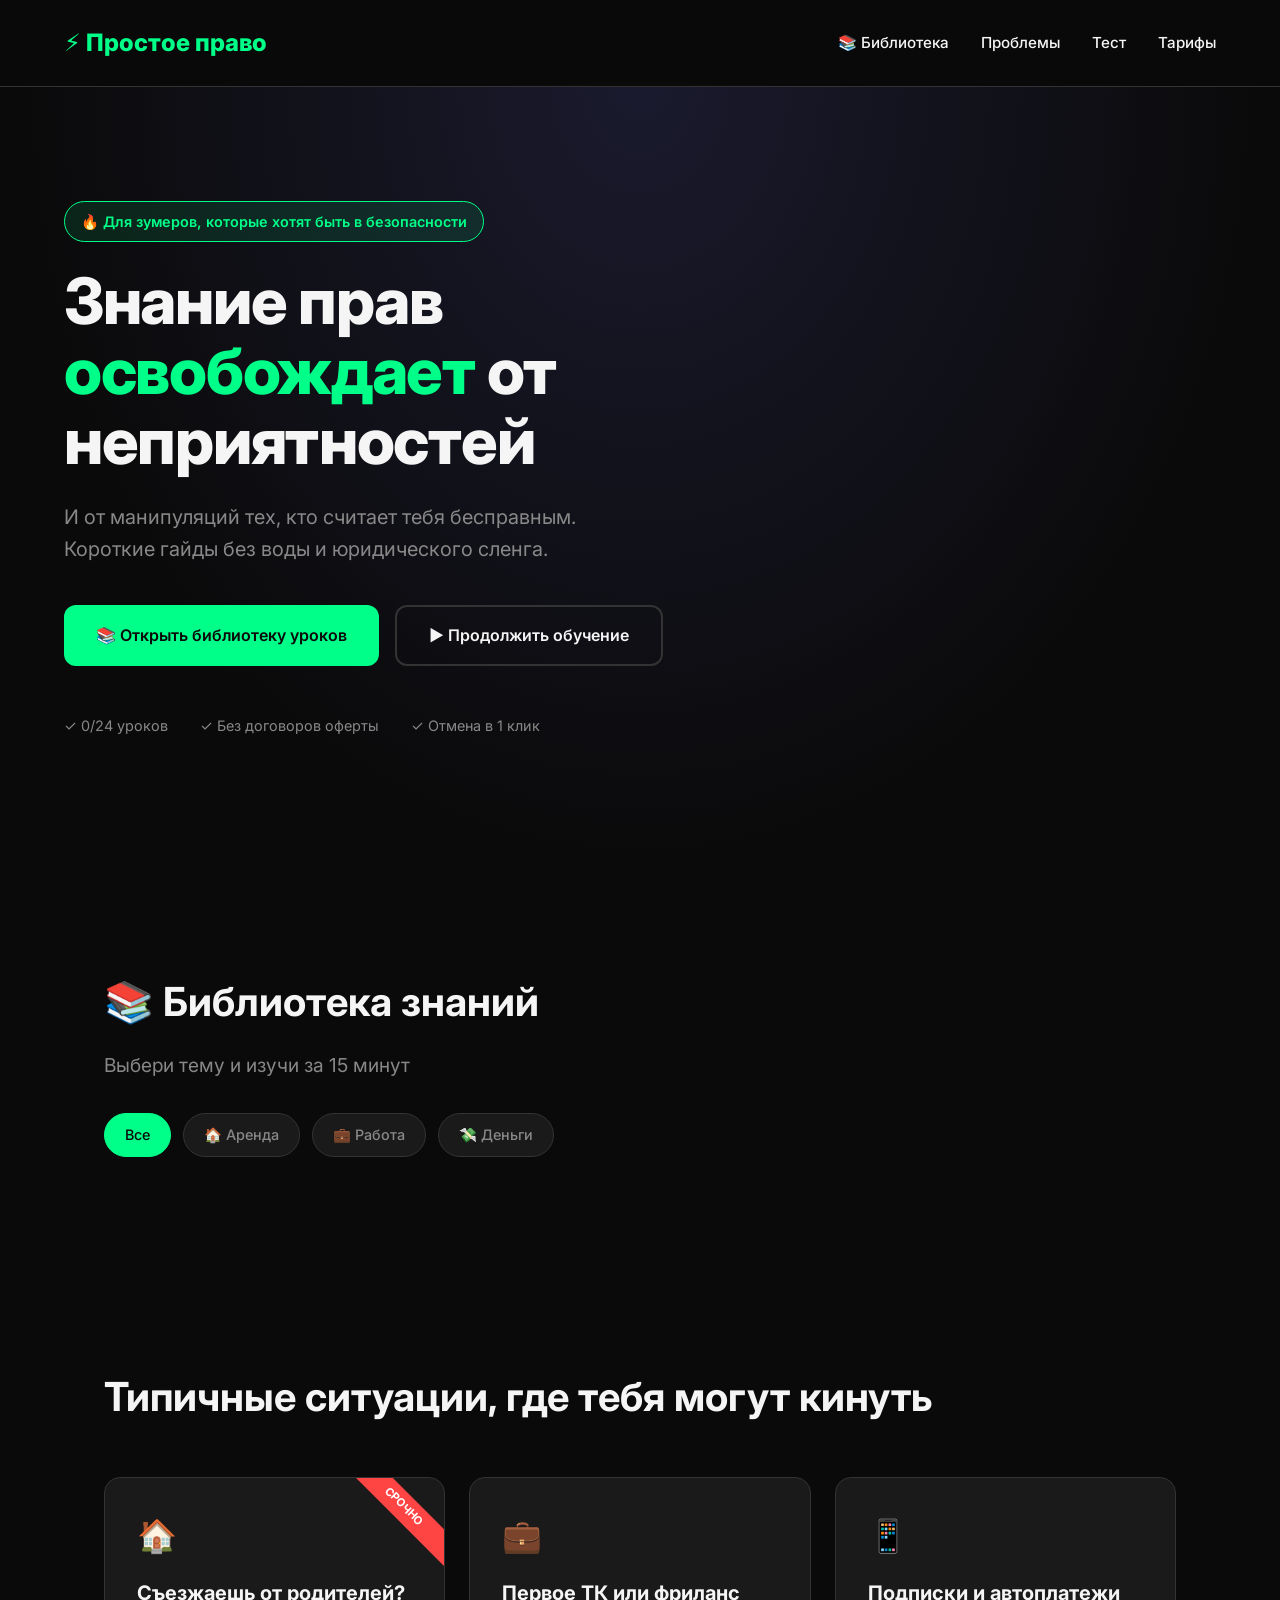
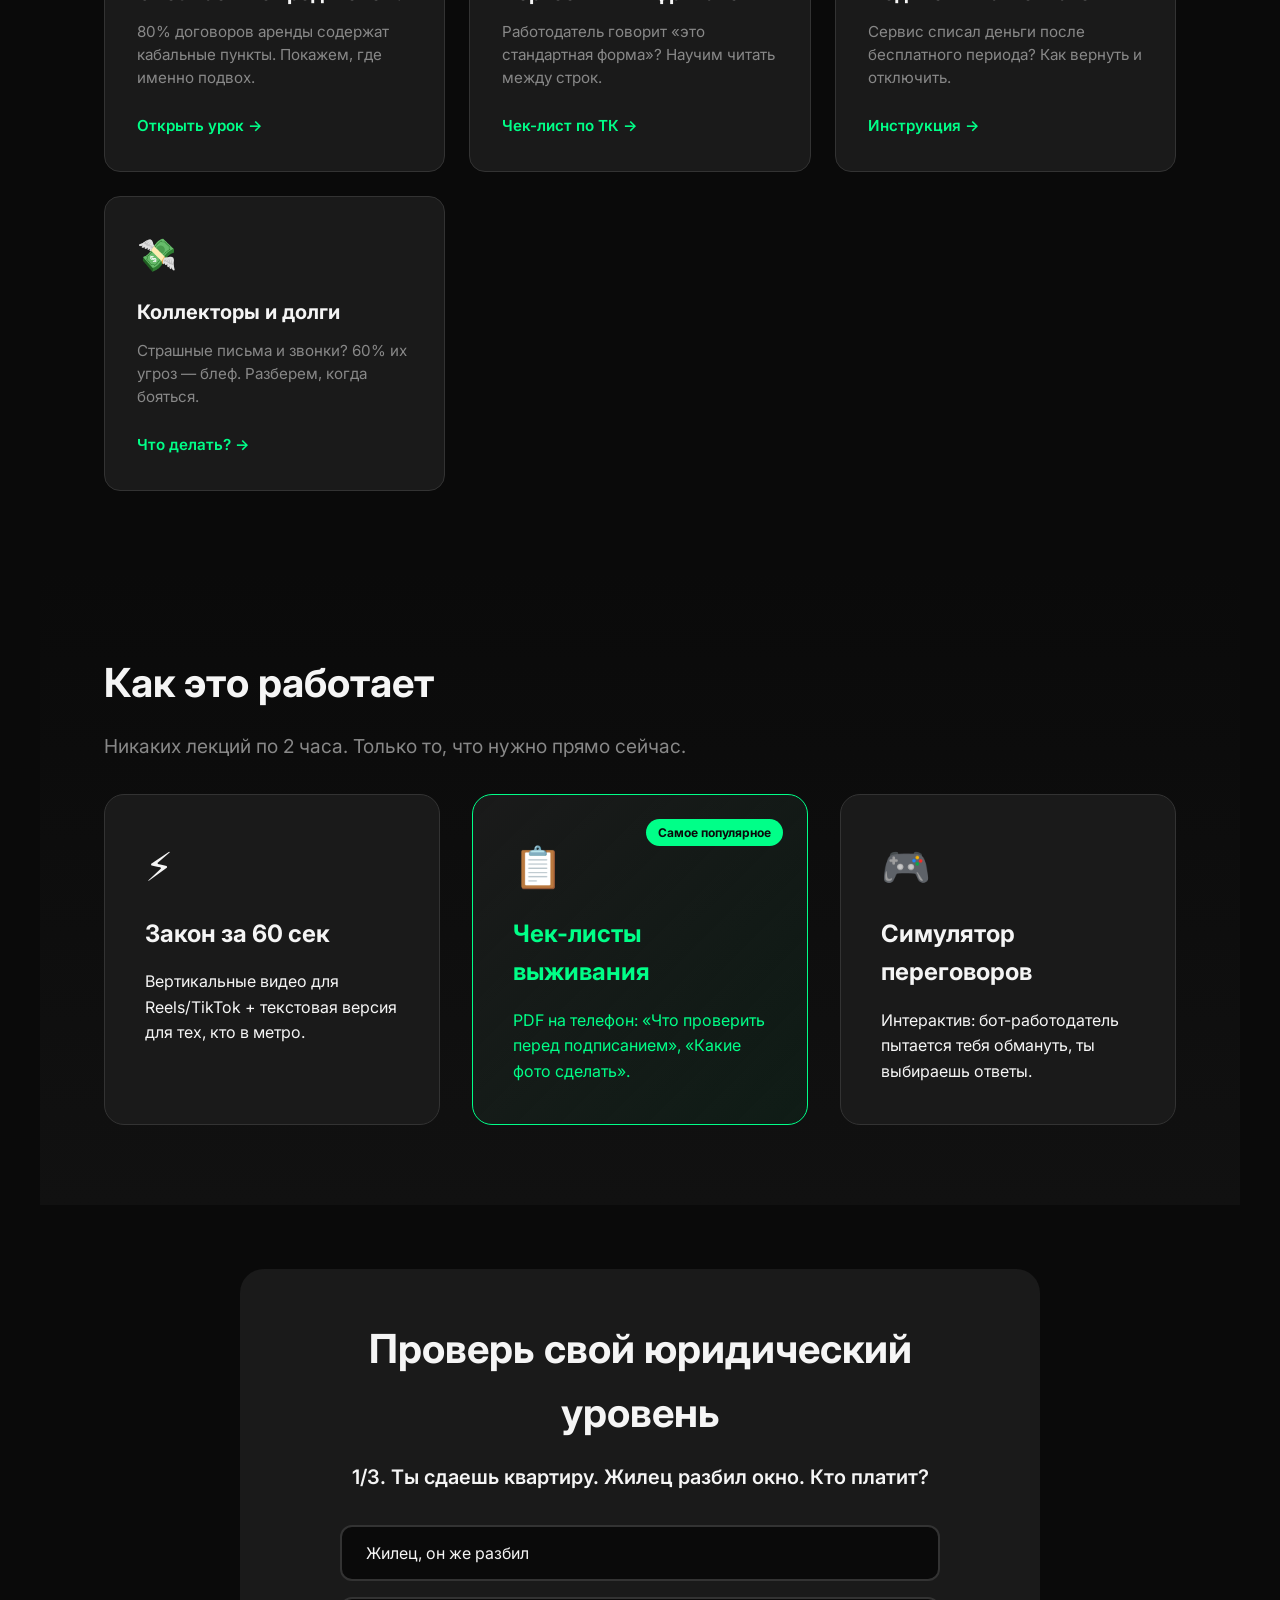
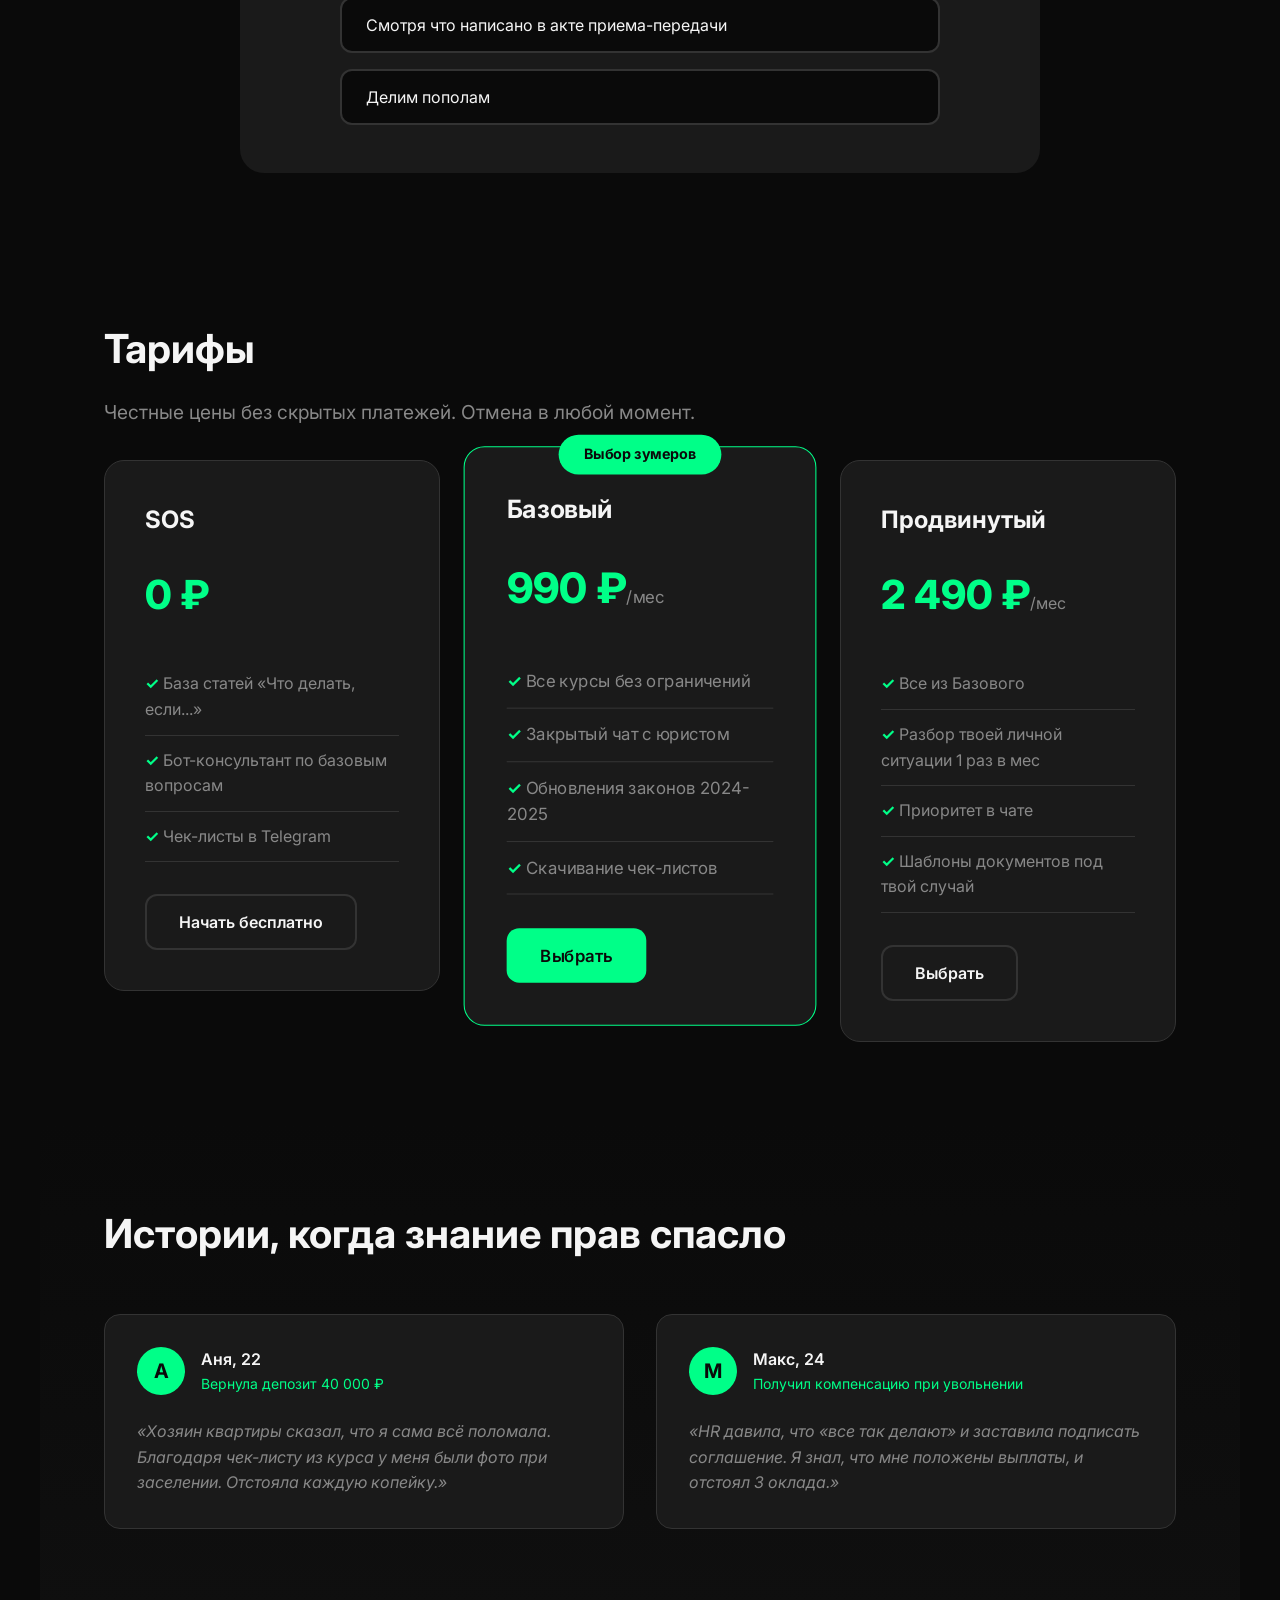
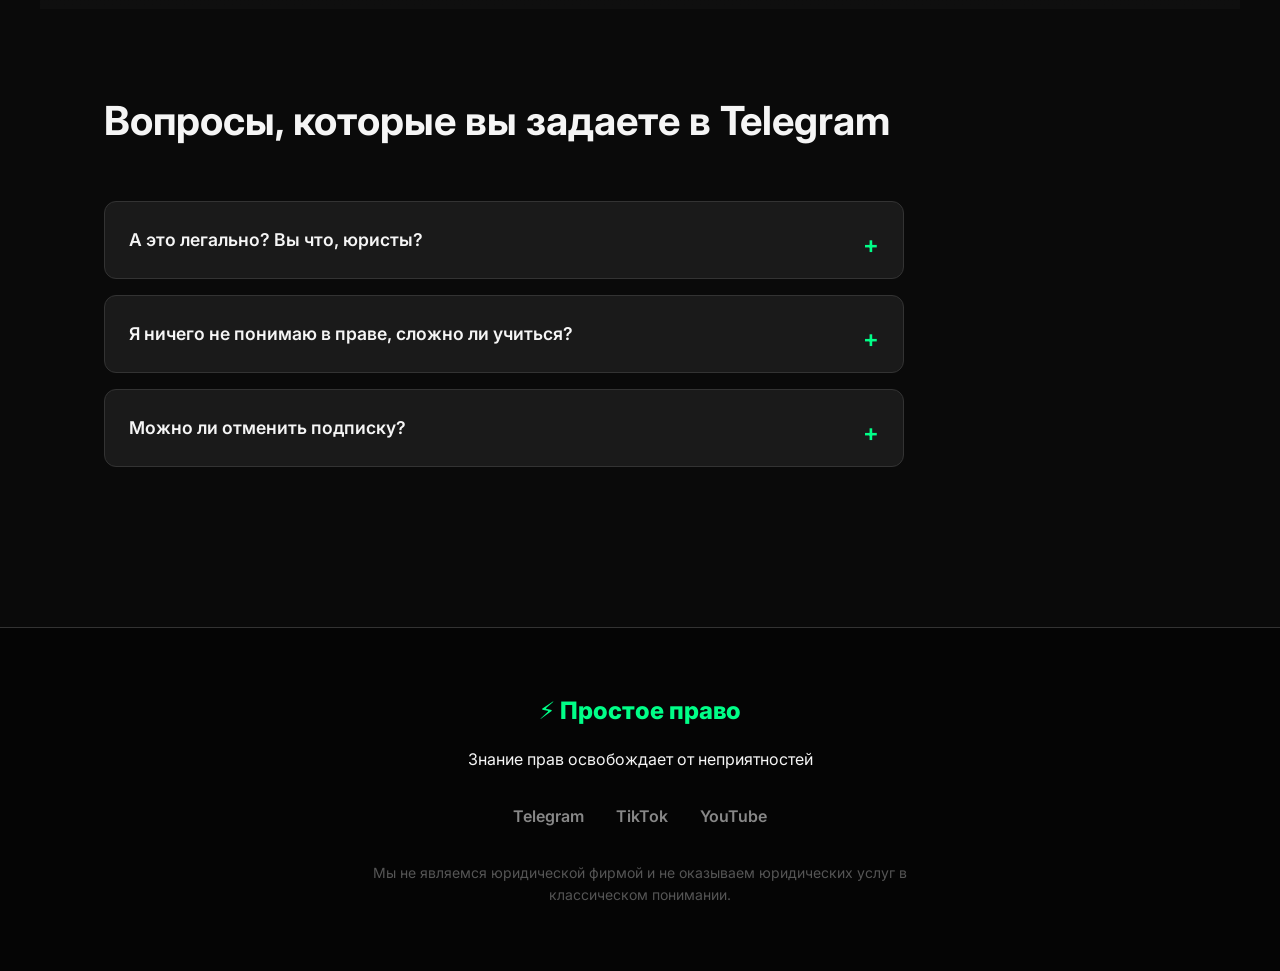
==== index.html @ 7058bc6f "first commit" ====
<!DOCTYPE html>
<html lang="ru">
<head>
    <meta charset="utf-8">
    <meta name="viewport" content="width=device-width, initial-scale=1.0, maximum-scale=1.0, user-scalable=no">
    <title>Простое право — Знание прав освобождает от неприятностей</title>
    <link rel="preconnect" href="https://fonts.googleapis.com">
    <link rel="preconnect" href="https://fonts.gstatic.com" crossorigin>
    <link href="https://fonts.googleapis.com/css2?family=Inter:wght@400;500;600;700;800&display=swap" rel="stylesheet">
    <link rel="stylesheet" href="style.css">
    <script src="https://telegram.org/js/telegram-web-app.js"></script>
    <script>
        // Инициализация TWA
        const tg = window.Telegram.WebApp;
        tg.ready();
        tg.expand();
        tg.setHeaderColor('#0a0a0a');
        tg.setBackgroundColor('#0a0a0a');
    </script>
</head>

<body>
    <!-- Навигация -->
    <nav class="navbar">
        <div class="logo" onclick="showPage('home')">⚡️ Простое право</div>
        <ul class="nav-links">
            <li><a href="#library" onclick="showPage('library'); return false;">📚 Библиотека</a></li>
            <li><a href="#problems">Проблемы</a></li>
            <li><a href="#test">Тест</a></li>
            <li><a href="#pricing">Тарифы</a></li>
        </ul>
        <button class="mobile-menu-btn" onclick="toggleMobileMenu()">☰</button>
    </nav>

    <!-- ГЛАВНАЯ СТРАНИЦА -->
    <div id="page-home">
        <!-- Hero Section -->
        <header class="hero">
            <div class="hero-content">
                <div class="badge">🔥 Для зумеров, которые хотят быть в безопасности</div>
                <h1>Знание прав <span class="highlight">освобождает</span> от неприятностей</h1>
                <p class="subtitle">И от манипуляций тех, кто считает тебя бесправным. Короткие гайды без воды и юридического сленга.</p>
                
                <div class="hero-buttons">
                    <a href="#library" class="btn btn-primary" onclick="showPage('library'); return false;">📚 Открыть библиотеку уроков</a>
                    <a href="#continue" class="btn btn-secondary" onclick="continueLearning(); return false;">▶️ Продолжить обучение</a>
                </div>

                <div class="trust-badges">
                    <span>✓ <span id="completed-counter">0</span>/24 уроков</span>
                    <span>✓ Без договоров оферты</span>
                    <span>✓ Отмена в 1 клик</span>
                </div>
            </div>
        </header>

        <!-- Библиотека (новая секция в стиле проблем) -->
        <section id="library" class="problems">
            <h2>📚 Библиотека знаний</h2>
            <p class="section-subtitle">Выбери тему и изучи за 15 минут</p>
            
            <div class="category-chips">
                <button class="chip active" onclick="filterLibrary('all')">Все</button>
                <button class="chip" onclick="filterLibrary('rent')">🏠 Аренда</button>
                <button class="chip" onclick="filterLibrary('work')">💼 Работа</button>
                <button class="chip" onclick="filterLibrary('money')">💸 Деньги</button>
            </div>

            <div class="problem-grid" id="library-grid">
                <!-- JS заполнит -->
            </div>
        </section>

        <!-- Блок боли (Проблемы) -->
        <section id="problems" class="problems">
            <h2>Типичные ситуации, где тебя могут кинуть</h2>
            <div class="problem-grid">
                <div class="problem-card urgent" onclick="openLesson(1)">
                    <span class="icon">🏠</span>
                    <h3>Съезжаешь от родителей?</h3>
                    <p>80% договоров аренды содержат кабальные пункты. Покажем, где именно подвох.</p>
                    <span class="link-arrow">Открыть урок →</span>
                </div>
                
                <div class="problem-card" onclick="openLesson(2)">
                    <span class="icon">💼</span>
                    <h3>Первое ТК или фриланс</h3>
                    <p>Работодатель говорит «это стандартная форма»? Научим читать между строк.</p>
                    <span class="link-arrow">Чек-лист по ТК →</span>
                </div>
                
                <div class="problem-card" onclick="openLesson(3)">
                    <span class="icon">📱</span>
                    <h3>Подписки и автоплатежи</h3>
                    <p>Сервис списал деньги после бесплатного периода? Как вернуть и отключить.</p>
                    <span class="link-arrow">Инструкция →</span>
                </div>
                
                <div class="problem-card" onclick="openLesson(4)">
                    <span class="icon">💸</span>
                    <h3>Коллекторы и долги</h3>
                    <p>Страшные письма и звонки? 60% их угроз — блеф. Разберем, когда бояться.</p>
                    <span class="link-arrow">Что делать? →</span>
                </div>
            </div>
        </section>

        <!-- Форматы обучения -->
        <section id="formats" class="formats">
            <h2>Как это работает</h2>
            <p class="section-subtitle">Никаких лекций по 2 часа. Только то, что нужно прямо сейчас.</p>
            
            <div class="format-grid">
                <div class="format-card">
                    <div class="format-icon">⚡️</div>
                    <h3>Закон за 60 сек</h3>
                    <p>Вертикальные видео для Reels/TikTok + текстовая версия для тех, кто в метро.</p>
                </div>
                
                <div class="format-card highlight">
                    <div class="format-icon">📋</div>
                    <h3>Чек-листы выживания</h3>
                    <p>PDF на телефон: «Что проверить перед подписанием», «Какие фото сделать».</p>
                    <span class="tag">Самое популярное</span>
                </div>
                
                <div class="format-card">
                    <div class="format-icon">🎮</div>
                    <h3>Симулятор переговоров</h3>
                    <p>Интерактив: бот-работодатель пытается тебя обмануть, ты выбираешь ответы.</p>
                </div>
            </div>
        </section>

        <!-- Интерактивный тест -->
        <section id="test" class="quiz-section">
            <div class="quiz-container">
                <h2>Проверь свой юридический уровень</h2>
                <div id="quiz">
                    <div class="quiz-question active" data-question="1">
                        <p class="question-text">1/3. Ты сдаешь квартиру. Жилец разбил окно. Кто платит?</p>
                        <div class="quiz-options">
                            <button class="quiz-btn" onclick="answer(1, false)">Жилец, он же разбил</button>
                            <button class="quiz-btn" onclick="answer(1, true)">Смотря что написано в акте приема-передачи</button>
                            <button class="quiz-btn" onclick="answer(1, false)">Делим пополам</button>
                        </div>
                    </div>
                    
                    <div class="quiz-question" data-question="2">
                        <p class="question-text">2/3. Тебя уволили «по соглашению сторон» без выплат. Твои действия?</p>
                        <div class="quiz-options">
                            <button class="quiz-btn" onclick="answer(2, false)">Подписать, чтобы не конфликтовать</button>
                            <button class="quiz-btn" onclick="answer(2, true)">Требовать компенсацию или отказаться</button>
                            <button class="quiz-btn" onclick="answer(2, false)">Написать гневный пост в Twitter</button>
                        </div>
                    </div>
                    
                    <div class="quiz-question" data-question="3">
                        <p class="question-text">3/3. Пришло письмо от коллекторов по чужому долгу. Что делать?</p>
                        <div class="quiz-options">
                            <button class="quiz-btn" onclick="answer(3, false)">Игнорировать — раз не мой долг</button>
                            <button class="quiz-btn" onclick="answer(3, false)">Заплатить, чтобы отстали</button>
                            <button class="quiz-btn" onclick="answer(3, true)">Направить заявление о прекращении обработки данных</button>
                        </div>
                    </div>
                    
                    <div class="quiz-result" id="quiz-result">
                        <h3 id="result-title"></h3>
                        <p id="result-text"></p>
                        <a href="#library" class="btn btn-primary" onclick="showPage('library')">Начать учиться</a>
                    </div>
                </div>
            </div>
        </section>

        <!-- Тарифы -->
        <section id="pricing" class="pricing">
            <h2>Тарифы</h2>
            <p class="section-subtitle">Честные цены без скрытых платежей. Отмена в любой момент.</p>
            
            <div class="pricing-grid">
                <div class="pricing-card">
                    <h3>SOS</h3>
                    <div class="price">0 ₽</div>
                    <ul>
                        <li>База статей «Что делать, если...»</li>
                        <li>Бот-консультант по базовым вопросам</li>
                        <li>Чек-листы в Telegram</li>
                    </ul>
                    <button class="btn btn-outline" onclick="showPage('library')">Начать бесплатно</button>
                </div>
                
                <div class="pricing-card popular">
                    <div class="badge-popular">Выбор зумеров</div>
                    <h3>Базовый</h3>
                    <div class="price">990 ₽<span>/мес</span></div>
                    <ul>
                        <li>Все курсы без ограничений</li>
                        <li>Закрытый чат с юристом</li>
                        <li>Обновления законов 2024-2025</li>
                        <li>Скачивание чек-листов</li>
                    </ul>
                    <button class="btn btn-primary" onclick="tg.MainButton.show(); tg.MainButton.setText('Оплатить 990₽');">Выбрать</button>
                </div>
                
                <div class="pricing-card">
                    <h3>Продвинутый</h3>
                    <div class="price">2 490 ₽<span>/мес</span></div>
                    <ul>
                        <li>Все из Базового</li>
                        <li>Разбор твоей личной ситуации 1 раз в мес</li>
                        <li>Приоритет в чате</li>
                        <li>Шаблоны документов под твой случай</li>
                    </ul>
                    <button class="btn btn-outline">Выбрать</button>
                </div>
            </div>
        </section>

        <!-- Отзывы -->
        <section class="testimonials">
            <h2>Истории, когда знание прав спасло</h2>
            <div class="testimonial-grid">
                <div class="testimonial">
                    <div class="testimonial-header">
                        <div class="avatar">А</div>
                        <div>
                            <div class="name">Аня, 22</div>
                            <div class="meta">Вернула депозит 40 000 ₽</div>
                        </div>
                    </div>
                    <p>«Хозяин квартиры сказал, что я сама всё поломала. Благодаря чек-листу из курса у меня были фото при заселении. Отстояла каждую копейку.»</p>
                </div>
                
                <div class="testimonial">
                    <div class="testimonial-header">
                        <div class="avatar">М</div>
                        <div>
                            <div class="name">Макс, 24</div>
                            <div class="meta">Получил компенсацию при увольнении</div>
                        </div>
                    </div>
                    <p>«HR давила, что «все так делают» и заставила подписать соглашение. Я знал, что мне положены выплаты, и отстоял 3 оклада.»</p>
                </div>
            </div>
        </section>

        <!-- FAQ -->
        <section class="faq">
            <h2>Вопросы, которые вы задаете в Telegram</h2>
            <div class="faq-list">
                <details>
                    <summary>А это легально? Вы что, юристы?</summary>
                    <p>Мы не заменяем адвокатов в суде, но научим не платить за то, что не должен. Наша цель — дать тебе базовую правовую грамотность.</p>
                </details>
                <details>
                    <summary>Я ничего не понимаю в праве, сложно ли учиться?</summary>
                    <p>Именно для этого мы и есть. Мы объясняем на «человечьем» языке с мемами и примерами из TikTok.</p>
                </details>
                <details>
                    <summary>Можно ли отменить подписку?</summary>
                    <p>Да, в один клик в личном кабинете. Никаких звонков менеджерам.</p>
                </details>
            </div>
        </section>
    </div>

    <!-- СТРАНИЦА УРОКА (открывается поверх) -->
    <div id="page-lesson" class="page-overlay">
        <div class="lesson-container">
            <button class="back-btn" onclick="closeLesson()">← Назад к библиотеке</button>
            
            <div class="lesson-header">
                <span class="lesson-category" id="lesson-cat">🏠 Аренда</span>
                <button class="favorite-btn" id="fav-btn" onclick="toggleFavorite()">☆</button>
            </div>
            
            <h1 id="lesson-title">Название урока</h1>
            
            <div class="lesson-meta-bar">
                <span id="lesson-type">📄 Статья</span>
                <span id="lesson-time">⏱ 5 мин</span>
                <span class="completed-badge" id="lesson-completed" style="display: none;">✓ Пройдено</span>
            </div>

            <div class="lesson-content-box" id="lesson-content">
                <!-- Контент -->
            </div>

            <div class="lesson-actions">
                <button class="btn btn-outline" onclick="prevLesson()">← Предыдущий</button>
                <button class="btn btn-primary" id="mark-complete-btn" onclick="markComplete()">
                    ✓ Я всё понял
                </button>
                <button class="btn btn-outline" onclick="nextLesson()">Следующий →</button>
            </div>
        </div>
    </div>

    <!-- Футер -->
    <footer>
        <div class="footer-content">
            <div class="footer-logo">⚡️ Простое право</div>
            <p>Знание прав освобождает от неприятностей</p>
            <div class="social-links">
                <a href="#" onclick="tg.openTelegramLink('https://t.me/prostoepravo')">Telegram</a>
                <a href="#">TikTok</a>
                <a href="#">YouTube</a>
            </div>
            <p class="disclaimer">Мы не являемся юридической фирмой и не оказываем юридических услуг в классическом понимании.</p>
        </div>
    </footer>

    <script src="script.js"></script>
</body>
</html>
---- style.css ----
/* style.css — Оригинальный стиль + дополнения для учебника */

:root {
    --bg: #0a0a0a;
    --text: #f5f5f5;
    --accent: #00ff88;
    --accent-hover: #00cc6a;
    --card-bg: #1a1a1a;
    --card-hover: #252525;
    --gray: #888;
    --border: #333;
}

* {
    margin: 0;
    padding: 0;
    box-sizing: border-box;
}

html {
    scroll-behavior: smooth;
}

body {
    font-family: "Inter", system-ui, -apple-system, sans-serif;
    background: var(--bg);
    color: var(--text);
    line-height: 1.6;
    overflow-x: hidden;
}

/* Навигация */
.navbar {
    display: flex;
    justify-content: space-between;
    align-items: center;
    padding: 1.5rem 5%;
    position: fixed;
    width: 100%;
    top: 0;
    z-index: 1000;
    background: rgba(10, 10, 10, 0.95);
    backdrop-filter: blur(10px);
    border-bottom: 1px solid var(--border);
}

.logo {
    font-weight: 800;
    font-size: 1.5rem;
    color: var(--accent);
    cursor: pointer;
}

.nav-links {
    display: flex;
    list-style: none;
    gap: 2rem;
}

.nav-links a {
    color: var(--text);
    text-decoration: none;
    font-weight: 500;
    transition: color 0.3s;
    font-size: 0.95rem;
}

.nav-links a:hover {
    color: var(--accent);
}

.mobile-menu-btn {
    display: none;
    background: none;
    border: none;
    color: var(--text);
    font-size: 1.5rem;
    cursor: pointer;
}

/* Hero Section */
.hero {
    margin-top: 80px;
    padding: 4rem 5% 6rem;
    min-height: 90vh;
    display: flex;
    align-items: center;
    background: radial-gradient(ellipse at top, #1a1a2e 0%, var(--bg) 70%);
}

.hero-content {
    max-width: 800px;
}

.badge {
    display: inline-block;
    padding: 0.5rem 1rem;
    background: rgba(0, 255, 136, 0.1);
    border: 1px solid var(--accent);
    color: var(--accent);
    border-radius: 50px;
    font-size: 0.9rem;
    margin-bottom: 1.5rem;
    font-weight: 600;
}

.hero h1 {
    font-size: clamp(2.5rem, 5vw, 4.5rem);
    margin-bottom: 1.5rem;
    line-height: 1.1;
    font-weight: 800;
    letter-spacing: -0.02em;
}

.highlight {
    color: var(--accent);
    position: relative;
    display: inline-block;
}

.highlight::after {
    content: '';
    position: absolute;
    bottom: 0;
    left: 0;
    width: 100%;
    height: 30%;
    background: rgba(0, 255, 136, 0.2);
    z-index: -1;
    transform: skewX(-10deg);
}

.subtitle {
    color: var(--gray);
    font-size: 1.25rem;
    margin-bottom: 2.5rem;
    max-width: 600px;
    line-height: 1.6;
}

.hero-buttons {
    display: flex;
    gap: 1rem;
    flex-wrap: wrap;
    margin-bottom: 3rem;
}

/* Кнопки */
.btn {
    padding: 1rem 2rem;
    border-radius: 12px;
    font-weight: 600;
    text-decoration: none;
    display: inline-flex;
    align-items: center;
    gap: 0.5rem;
    transition: all 0.3s;
    border: none;
    cursor: pointer;
    font-size: 1rem;
    font-family: inherit;
}

.btn-primary {
    background: var(--accent);
    color: var(--bg);
}

.btn-primary:hover {
    background: var(--accent-hover);
    transform: translateY(-2px);
    box-shadow: 0 10px 30px rgba(0, 255, 136, 0.3);
}

.btn-secondary {
    background: transparent;
    color: var(--text);
    border: 2px solid var(--border);
}

.btn-secondary:hover {
    border-color: var(--accent);
    color: var(--accent);
}

.btn-outline {
    background: transparent;
    border: 2px solid var(--border);
    color: var(--text);
}

.btn-outline:hover {
    border-color: var(--accent);
    color: var(--accent);
}

.trust-badges {
    display: flex;
    gap: 2rem;
    color: var(--gray);
    font-size: 0.9rem;
    flex-wrap: wrap;
}

/* Секции */
section {
    padding: 5rem 5%;
    max-width: 1200px;
    margin: 0 auto;
}

h2 {
    font-size: 2.5rem;
    margin-bottom: 1rem;
    font-weight: 700;
}

.section-subtitle {
    color: var(--gray);
    font-size: 1.2rem;
    margin-bottom: 2rem;
}

/* Чипсы категорий */
.category-chips {
    display: flex;
    gap: 0.75rem;
    margin-bottom: 2rem;
    flex-wrap: wrap;
}

.chip {
    padding: 0.75rem 1.25rem;
    background: var(--card-bg);
    border: 1px solid var(--border);
    color: var(--gray);
    border-radius: 24px;
    cursor: pointer;
    font-weight: 500;
    transition: all 0.3s;
    font-family: inherit;
    font-size: 0.9rem;
}

.chip.active, .chip:hover {
    background: var(--accent);
    color: var(--bg);
    border-color: var(--accent);
}

/* Блок проблем и библиотеки */
.problem-grid {
    display: grid;
    grid-template-columns: repeat(auto-fit, minmax(280px, 1fr));
    gap: 1.5rem;
    margin-top: 3rem;
}

.problem-card {
    background: var(--card-bg);
    padding: 2rem;
    border-radius: 16px;
    border: 1px solid var(--border);
    transition: all 0.3s;
    position: relative;
    overflow: hidden;
    cursor: pointer;
}

.problem-card:hover {
    transform: translateY(-5px);
    border-color: var(--accent);
    background: var(--card-hover);
}

.problem-card.urgent::before {
    content: 'СРОЧНО';
    position: absolute;
    top: 1rem;
    right: -2rem;
    background: #ff4444;
    color: white;
    padding: 0.25rem 3rem;
    font-size: 0.7rem;
    font-weight: 700;
    transform: rotate(45deg);
}

.problem-card.completed {
    border-color: var(--accent);
    opacity: 0.9;
}

.problem-card.completed::after {
    content: '✓';
    position: absolute;
    top: 1rem;
    right: 1rem;
    background: var(--accent);
    color: var(--bg);
    width: 28px;
    height: 28px;
    border-radius: 50%;
    display: flex;
    align-items: center;
    justify-content: center;
    font-weight: bold;
    font-size: 1rem;
}

.problem-card .icon {
    font-size: 2rem;
    margin-bottom: 1rem;
    display: block;
}

.problem-card h3 {
    font-size: 1.25rem;
    margin-bottom: 0.75rem;
    color: var(--text);
}

.problem-card p {
    color: var(--gray);
    font-size: 0.95rem;
    margin-bottom: 1.5rem;
    line-height: 1.5;
}

.link-arrow {
    color: var(--accent);
    font-weight: 600;
    font-size: 0.95rem;
}

/* Форматы */
.formats {
    background: linear-gradient(to bottom, var(--bg), #111);
}

.format-grid {
    display: grid;
    grid-template-columns: repeat(auto-fit, minmax(300px, 1fr));
    gap: 2rem;
}

.format-card {
    background: var(--card-bg);
    padding: 2.5rem;
    border-radius: 20px;
    border: 1px solid var(--border);
    position: relative;
    transition: all 0.3s;
}

.format-card:hover {
    transform: translateY(-5px);
    border-color: var(--accent);
}

.format-card.highlight {
    border-color: var(--accent);
    background: linear-gradient(135deg, var(--card-bg), rgba(0, 255, 136, 0.05));
}

.format-icon {
    font-size: 2.5rem;
    margin-bottom: 1rem;
}

.format-card h3 {
    font-size: 1.5rem;
    margin-bottom: 1rem;
}

.tag {
    position: absolute;
    top: 1.5rem;
    right: 1.5rem;
    background: var(--accent);
    color: var(--bg);
    padding: 0.25rem 0.75rem;
    border-radius: 20px;
    font-size: 0.75rem;
    font-weight: 700;
}

/* Квиз */
.quiz-section {
    background: var(--card-bg);
    margin: 4rem auto;
    border-radius: 24px;
    padding: 3rem;
    max-width: 800px;
}

.quiz-container {
    max-width: 600px;
    margin: 0 auto;
    text-align: center;
}

.quiz-question {
    display: none;
    animation: fadeIn 0.5s;
}

.quiz-question.active {
    display: block;
}

.question-text {
    font-size: 1.25rem;
    margin-bottom: 2rem;
    font-weight: 600;
}

.quiz-options {
    display: flex;
    flex-direction: column;
    gap: 1rem;
}

.quiz-btn {
    padding: 1rem 1.5rem;
    background: var(--bg);
    border: 2px solid var(--border);
    color: var(--text);
    border-radius: 12px;
    cursor: pointer;
    font-size: 1rem;
    transition: all 0.3s;
    text-align: left;
    font-family: inherit;
}

.quiz-btn:hover {
    border-color: var(--accent);
    background: rgba(0, 255, 136, 0.1);
}

.quiz-result {
    display: none;
    padding: 2rem;
    background: var(--bg);
    border-radius: 16px;
    border: 1px solid var(--accent);
}

.quiz-result.show {
    display: block;
    animation: fadeIn 0.5s;
}

/* Тарифы */
.pricing-grid {
    display: grid;
    grid-template-columns: repeat(auto-fit, minmax(300px, 1fr));
    gap: 2rem;
    align-items: start;
}

.pricing-card {
    background: var(--card-bg);
    padding: 2.5rem;
    border-radius: 20px;
    border: 1px solid var(--border);
    position: relative;
    transition: transform 0.3s;
}

.pricing-card:hover {
    transform: translateY(-5px);
}

.pricing-card.popular {
    border-color: var(--accent);
    transform: scale(1.05);
}

.pricing-card.popular:hover {
    transform: scale(1.05) translateY(-5px);
}

.badge-popular {
    position: absolute;
    top: -12px;
    left: 50%;
    transform: translateX(-50%);
    background: var(--accent);
    color: var(--bg);
    padding: 0.5rem 1.5rem;
    border-radius: 20px;
    font-weight: 700;
    font-size: 0.85rem;
}

.pricing-card h3 {
    font-size: 1.5rem;
    margin-bottom: 0.5rem;
}

.price {
    font-size: 2.5rem;
    font-weight: 800;
    color: var(--accent);
    margin: 1.5rem 0;
}

.price span {
    font-size: 1rem;
    color: var(--gray);
    font-weight: 400;
}

.pricing-card ul {
    list-style: none;
    margin: 2rem 0;
    text-align: left;
}

.pricing-card li {
    padding: 0.75rem 0;
    border-bottom: 1px solid var(--border);
    color: var(--gray);
}

.pricing-card li:before {
    content: '✓ ';
    color: var(--accent);
    font-weight: bold;
}

/* Отзывы */
.testimonials {
    background: linear-gradient(to bottom, var(--bg), #0f0f0f);
}

.testimonial-grid {
    display: grid;
    grid-template-columns: repeat(auto-fit, minmax(300px, 1fr));
    gap: 2rem;
    margin-top: 3rem;
}

.testimonial {
    background: var(--card-bg);
    padding: 2rem;
    border-radius: 16px;
    border: 1px solid var(--border);
}

.testimonial-header {
    display: flex;
    align-items: center;
    gap: 1rem;
    margin-bottom: 1.5rem;
}

.avatar {
    width: 48px;
    height: 48px;
    background: var(--accent);
    color: var(--bg);
    border-radius: 50%;
    display: flex;
    align-items: center;
    justify-content: center;
    font-weight: 700;
    font-size: 1.25rem;
}

.name {
    font-weight: 600;
    color: var(--text);
}

.meta {
    font-size: 0.875rem;
    color: var(--accent);
}

.testimonial p {
    color: var(--gray);
    font-style: italic;
    line-height: 1.6;
}

/* FAQ */
.faq-list {
    max-width: 800px;
    margin-top: 3rem;
}

details {
    background: var(--card-bg);
    padding: 1.5rem;
    margin-bottom: 1rem;
    border-radius: 12px;
    border: 1px solid var(--border);
    cursor: pointer;
}

summary {
    font-weight: 600;
    font-size: 1.1rem;
    list-style: none;
    position: relative;
    padding-right: 2rem;
}

summary::after {
    content: '+';
    position: absolute;
    right: 0;
    color: var(--accent);
    font-size: 1.5rem;
    transition: transform 0.3s;
}

details[open] summary::after {
    transform: rotate(45deg);
}

details p {
    margin-top: 1rem;
    color: var(--gray);
    padding-top: 1rem;
    border-top: 1px solid var(--border);
}

/* Футер */
footer {
    background: #050505;
    padding: 4rem 5%;
    text-align: center;
    border-top: 1px solid var(--border);
    margin-top: 4rem;
}

.footer-logo {
    font-size: 1.5rem;
    font-weight: 800;
    color: var(--accent);
    margin-bottom: 1rem;
}

.social-links {
    display: flex;
    justify-content: center;
    gap: 2rem;
    margin: 2rem 0;
}

.social-links a {
    color: var(--gray);
    text-decoration: none;
    font-weight: 600;
    transition: color 0.3s;
}

.social-links a:hover {
    color: var(--accent);
}

.disclaimer {
    font-size: 0.875rem;
    color: #555;
    max-width: 600px;
    margin: 2rem auto 0;
}

/* СТРАНИЦА УРОКА (Оверлей) */
.page-overlay {
    display: none;
    position: fixed;
    top: 0;
    left: 0;
    right: 0;
    bottom: 0;
    background: var(--bg);
    z-index: 2000;
    overflow-y: auto;
    animation: slideUp 0.3s;
}

.page-overlay.active {
    display: block;
}

@keyframes slideUp {
    from { transform: translateY(100%); }
    to { transform: translateY(0); }
}

.lesson-container {
    max-width: 800px;
    margin: 0 auto;
    padding: 6rem 5% 4rem;
}

.back-btn {
    background: none;
    border: none;
    color: var(--accent);
    font-size: 1rem;
    cursor: pointer;
    margin-bottom: 2rem;
    display: flex;
    align-items: center;
    gap: 0.5rem;
    font-family: inherit;
}

.lesson-header {
    display: flex;
    justify-content: space-between;
    align-items: center;
    margin-bottom: 1rem;
}

.lesson-category {
    color: var(--accent);
    font-weight: 600;
    font-size: 0.9rem;
    text-transform: uppercase;
    letter-spacing: 0.05em;
}

.favorite-btn {
    background: none;
    border: none;
    color: var(--gray);
    font-size: 1.5rem;
    cursor: pointer;
    transition: color 0.3s;
}

.favorite-btn.active {
    color: #ff4444;
}

.lesson-container h1 {
    font-size: 2.5rem;
    margin-bottom: 1.5rem;
    line-height: 1.2;
}

.lesson-meta-bar {
    display: flex;
    gap: 2rem;
    color: var(--gray);
    margin-bottom: 3rem;
    padding-bottom: 2rem;
    border-bottom: 1px solid var(--border);
}

.completed-badge {
    color: var(--accent);
    font-weight: 600;
}

.lesson-content-box {
    background: var(--card-bg);
    padding: 2.5rem;
    border-radius: 20px;
    border: 1px solid var(--border);
    margin-bottom: 3rem;
    line-height: 1.8;
    color: var(--gray);
}

.lesson-content-box h2 {
    color: var(--text);
    font-size: 1.5rem;
    margin: 2rem 0 1rem;
}

.lesson-content-box h2:first-child {
    margin-top: 0;
}

.lesson-content-box ul {
    margin: 1rem 0;
    padding-left: 1.5rem;
}

.lesson-content-box li {
    margin-bottom: 0.5rem;
}

.lesson-actions {
    display: flex;
    justify-content: space-between;
    gap: 1rem;
    flex-wrap: wrap;
}

/* Анимации */
@keyframes fadeIn {
    from { opacity: 0; transform: translateY(10px); }
    to { opacity: 1; transform: translateY(0); }
}

/* Мобильная адаптация */
@media (max-width: 768px) {
    .nav-links {
        display: none;
    }
    
    .mobile-menu-btn {
        display: block;
    }
    
    .hero {
        padding-top: 6rem;
    }
    
    .hero h1 {
        font-size: 2rem;
    }
    
    .pricing-card.popular {
        transform: none;
    }
    
    .pricing-card.popular:hover {
        transform: translateY(-5px);
    }
    
    .quiz-section {
        padding: 2rem 1.5rem;
        margin: 2rem 1rem;
    }
    
    .lesson-container h1 {
        font-size: 1.75rem;
    }
    
    .lesson-content-box {
        padding: 1.5rem;
    }
    
    .lesson-actions {
        flex-direction: column;
    }
    
    .lesson-actions .btn {
        width: 100%;
        justify-content: center;
    }
}
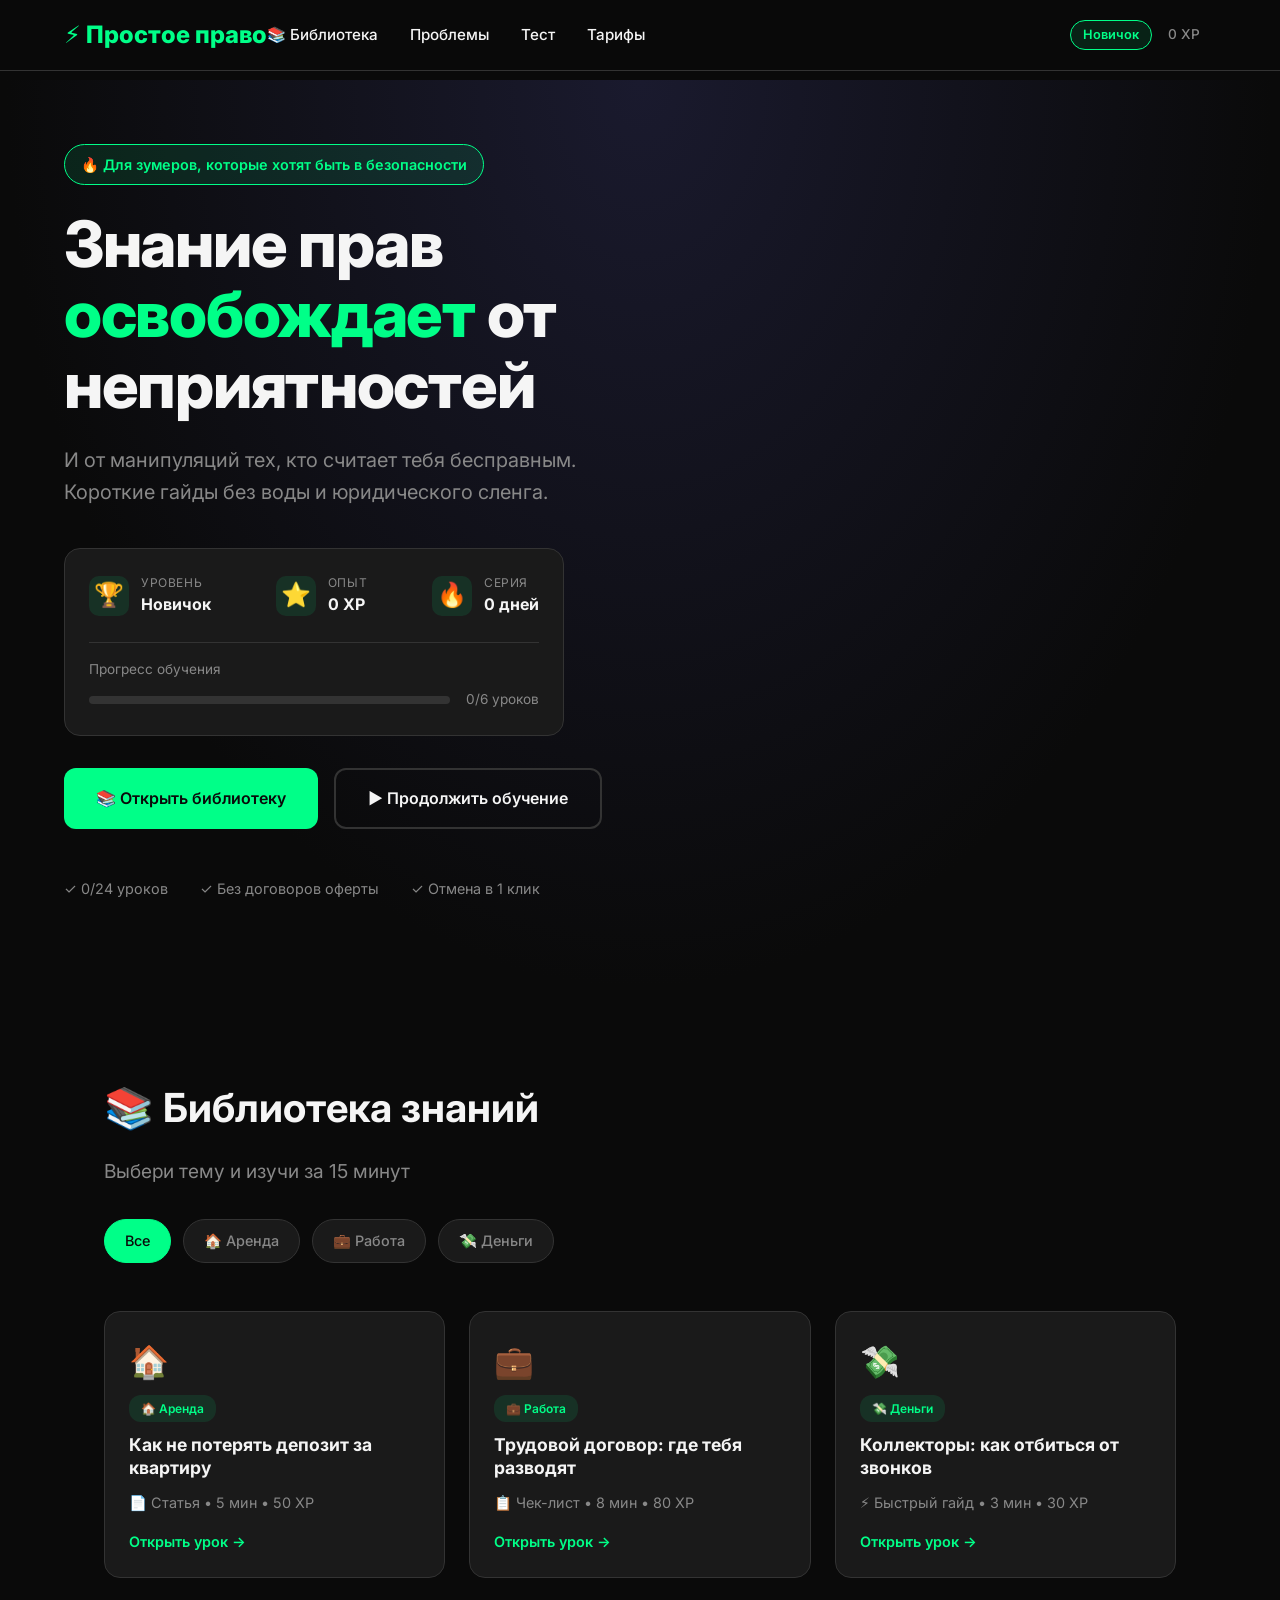
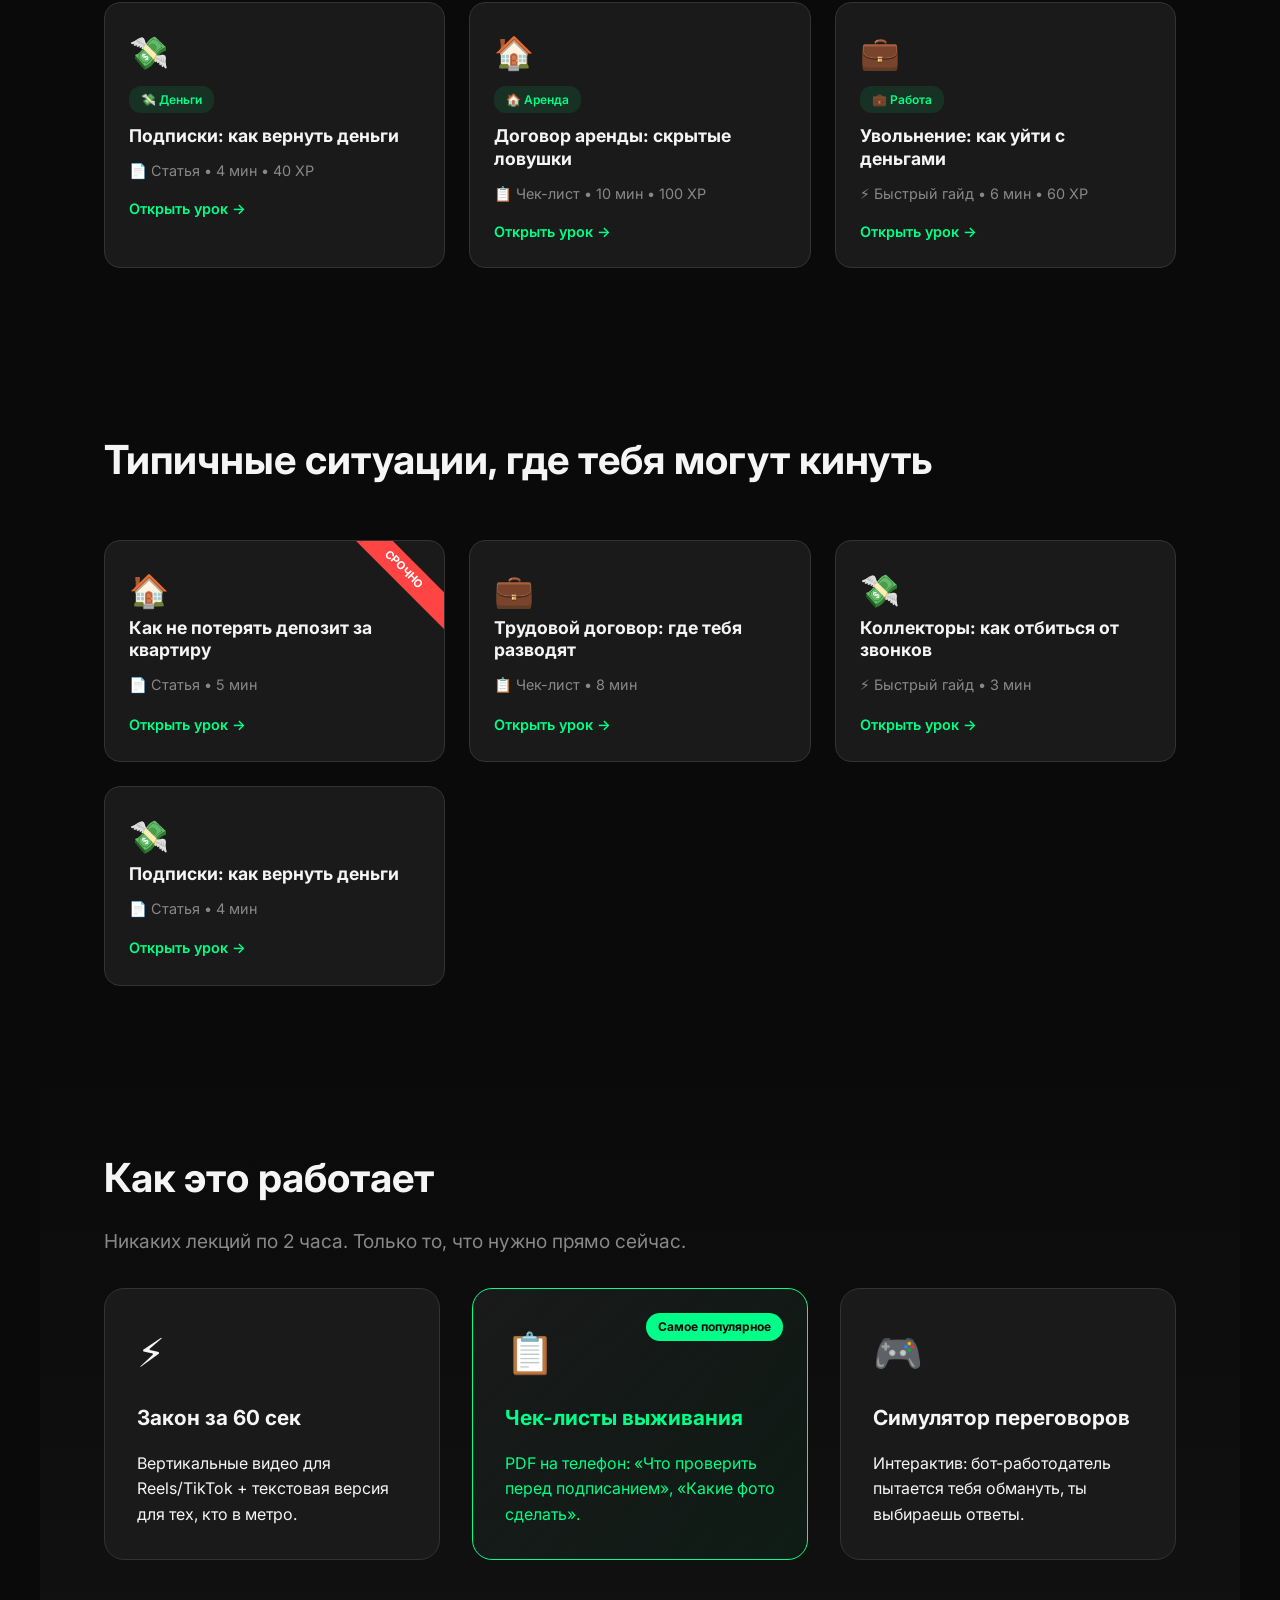
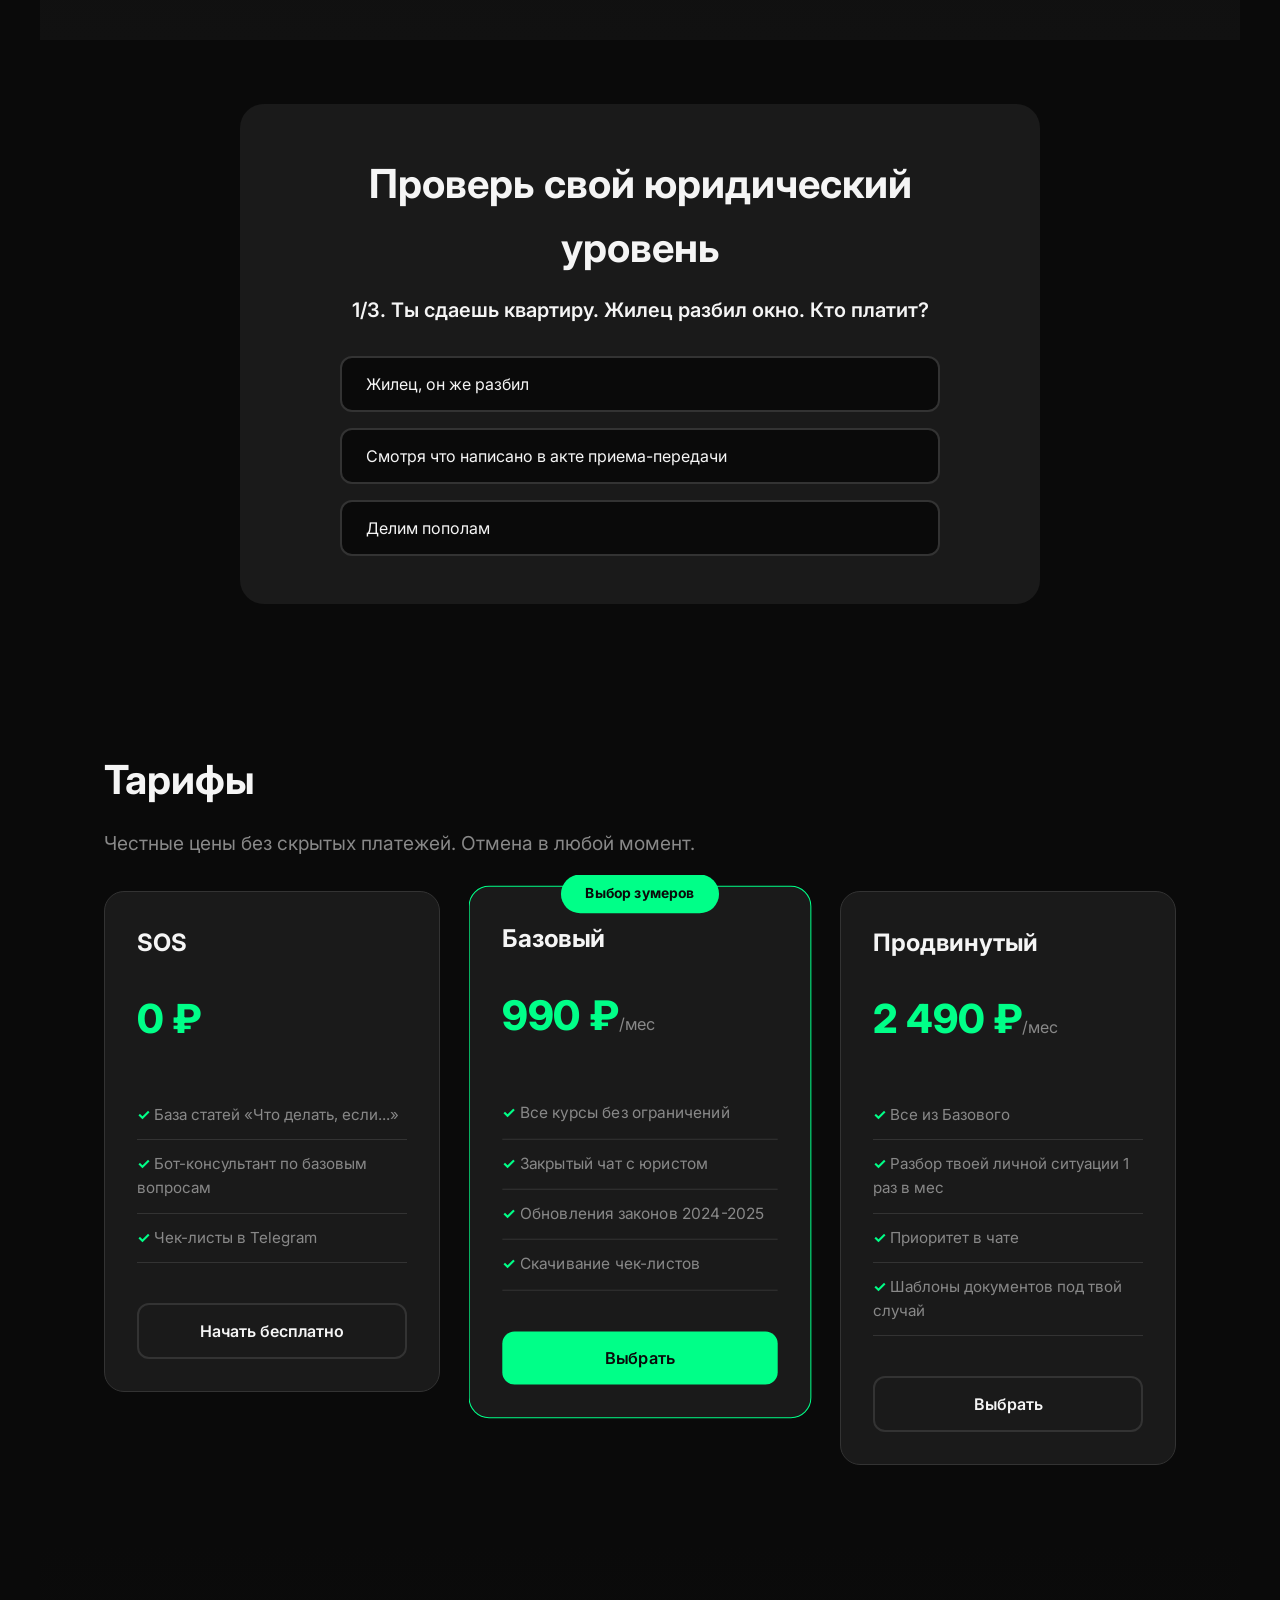
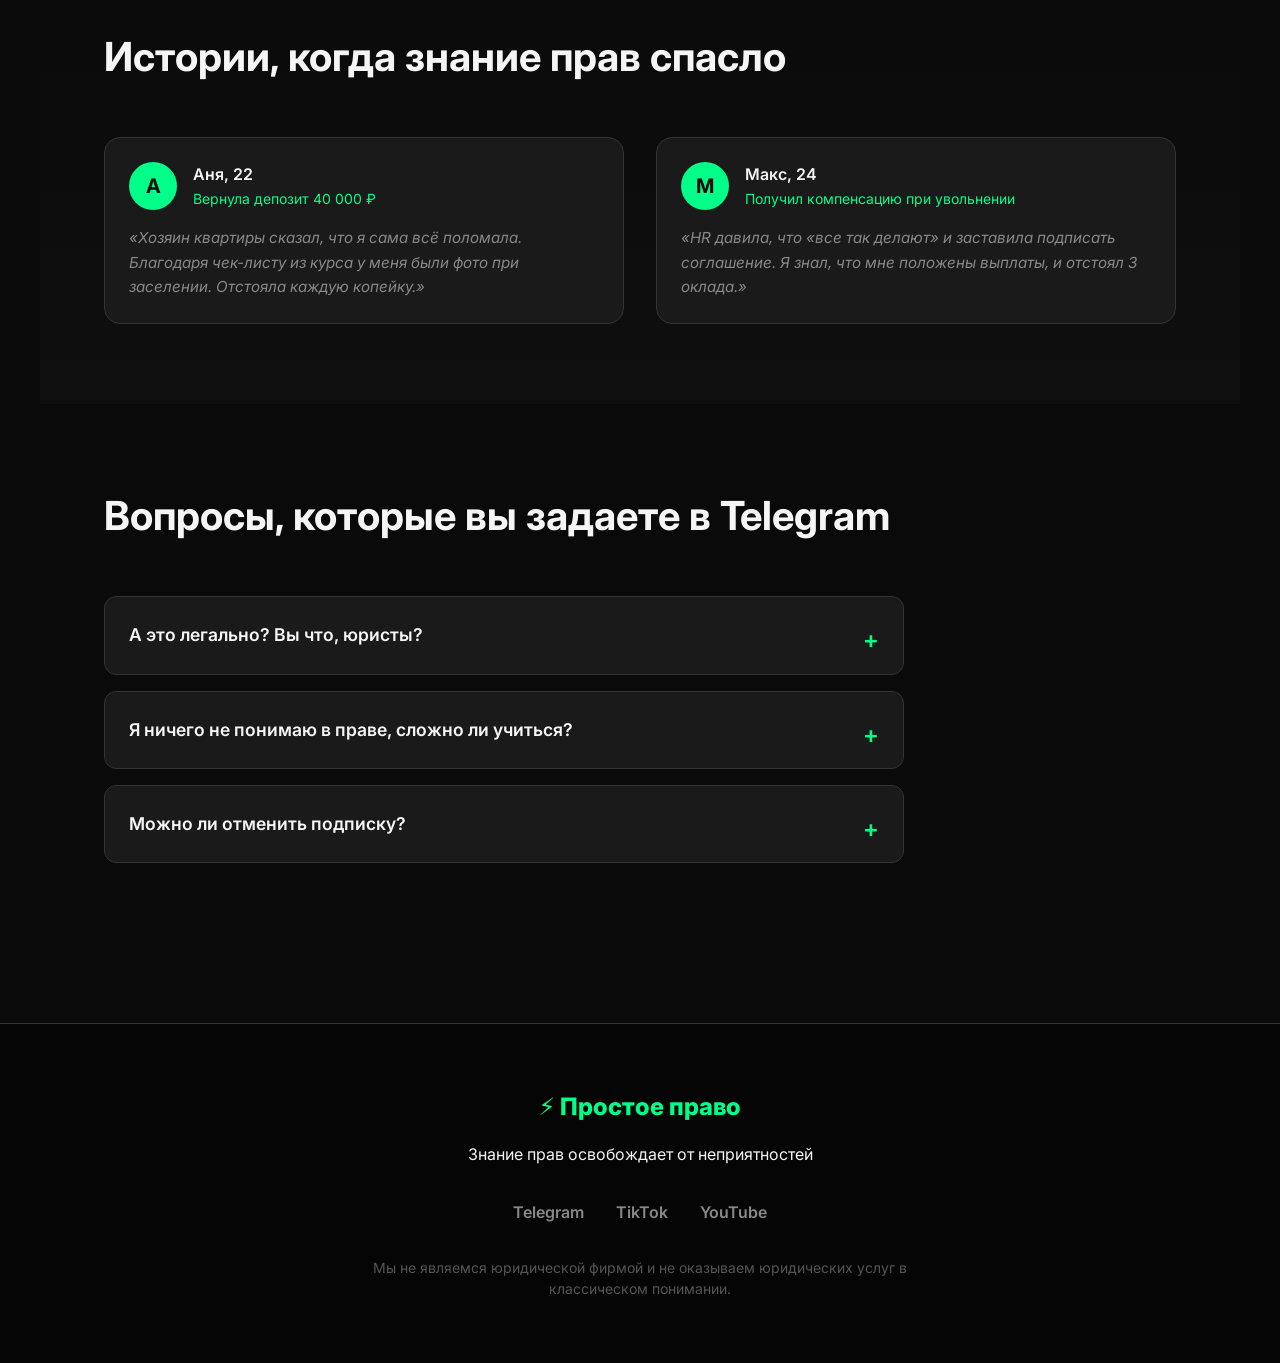
==== commit f016669d: "update architecture" ====
--- a/index.html
+++ b/index.html
@@ -7,30 +7,64 @@
     <link rel="preconnect" href="https://fonts.googleapis.com">
     <link rel="preconnect" href="https://fonts.gstatic.com" crossorigin>
     <link href="https://fonts.googleapis.com/css2?family=Inter:wght@400;500;600;700;800&display=swap" rel="stylesheet">
-    <link rel="stylesheet" href="style.css">
+    <link rel="stylesheet" href="css/main.css">
+    <link rel="stylesheet" href="css/components.css">
+    <link rel="stylesheet" href="css/animations.css">
     <script src="https://telegram.org/js/telegram-web-app.js"></script>
-    <script>
-        // Инициализация TWA
-        const tg = window.Telegram.WebApp;
-        tg.ready();
-        tg.expand();
-        tg.setHeaderColor('#0a0a0a');
-        tg.setBackgroundColor('#0a0a0a');
-    </script>
 </head>
 
 <body>
+    <!-- Прогресс-бар чтения урока -->
+    <div class="reading-progress-container">
+        <div class="reading-progress-bar" id="reading-progress"></div>
+    </div>
+
     <!-- Навигация -->
     <nav class="navbar">
-        <div class="logo" onclick="showPage('home')">⚡️ Простое право</div>
-        <ul class="nav-links">
-            <li><a href="#library" onclick="showPage('library'); return false;">📚 Библиотека</a></li>
-            <li><a href="#problems">Проблемы</a></li>
-            <li><a href="#test">Тест</a></li>
-            <li><a href="#pricing">Тарифы</a></li>
+        <div class="logo" onclick="App.navigate('home')">⚡️ Простое право</div>
+        
+        <!-- Десктопное меню -->
+        <ul class="nav-links" id="desktop-nav">
+            <li><a href="#library" onclick="App.navigate('library'); return false;">📚 Библиотека</a></li>
+            <li><a href="#problems" onclick="App.navigate('problems'); return false;">Проблемы</a></li>
+            <li><a href="#test" onclick="App.navigate('test'); return false;">Тест</a></li>
+            <li><a href="#pricing" onclick="App.navigate('pricing'); return false;">Тарифы</a></li>
         </ul>
-        <button class="mobile-menu-btn" onclick="toggleMobileMenu()">☰</button>
+
+        <!-- Статистика пользователя (видна всегда) -->
+        <div class="user-mini-stats" id="user-mini-stats">
+            <span class="level-badge" id="mini-level">Новичок</span>
+            <span class="xp-badge" id="mini-xp">0 XP</span>
+        </div>
+
+        <!-- Мобильное меню -->
+        <button class="mobile-menu-btn" onclick="App.toggleMobileMenu()" aria-label="Меню">☰</button>
     </nav>
+
+    <!-- Мобильное меню (оверлей) -->
+    <div class="mobile-menu" id="mobile-menu">
+        <button class="mobile-menu-close" onclick="App.toggleMobileMenu()">✕</button>
+        <ul>
+            <li><a href="#library" onclick="App.navigate('library'); App.toggleMobileMenu(); return false;">📚 Библиотека</a></li>
+            <li><a href="#problems" onclick="App.navigate('problems'); App.toggleMobileMenu(); return false;">Проблемы</a></li>
+            <li><a href="#test" onclick="App.navigate('test'); App.toggleMobileMenu(); return false;">Тест</a></li>
+            <li><a href="#pricing" onclick="App.navigate('pricing'); App.toggleMobileMenu(); return false;">Тарифы</a></li>
+        </ul>
+        <div class="mobile-user-stats">
+            <div class="stat-item">
+                <span class="stat-label">Уровень</span>
+                <span class="stat-value" id="mobile-level">Новичок</span>
+            </div>
+            <div class="stat-item">
+                <span class="stat-label">XP</span>
+                <span class="stat-value" id="mobile-xp">0</span>
+            </div>
+            <div class="stat-item">
+                <span class="stat-label">Серия</span>
+                <span class="stat-value" id="mobile-streak">🔥 0</span>
+            </div>
+        </div>
+    </div>
 
     <!-- ГЛАВНАЯ СТРАНИЦА -->
     <div id="page-home">
@@ -41,9 +75,49 @@
                 <h1>Знание прав <span class="highlight">освобождает</span> от неприятностей</h1>
                 <p class="subtitle">И от манипуляций тех, кто считает тебя бесправным. Короткие гайды без воды и юридического сленга.</p>
                 
+                <!-- Полная статистика пользователя -->
+                <div class="user-stats-card" id="user-stats-card">
+                    <div class="stat-row">
+                        <div class="stat-block">
+                            <div class="stat-icon">🏆</div>
+                            <div class="stat-info">
+                                <div class="stat-label">Уровень</div>
+                                <div class="stat-value" id="main-level">Новичок</div>
+                            </div>
+                        </div>
+                        <div class="stat-block">
+                            <div class="stat-icon">⭐</div>
+                            <div class="stat-info">
+                                <div class="stat-label">Опыт</div>
+                                <div class="stat-value"><span id="main-xp">0</span> XP</div>
+                            </div>
+                        </div>
+                        <div class="stat-block">
+                            <div class="stat-icon">🔥</div>
+                            <div class="stat-info">
+                                <div class="stat-label">Серия</div>
+                                <div class="stat-value"><span id="main-streak">0</span> дней</div>
+                            </div>
+                        </div>
+                    </div>
+                    <div class="progress-section">
+                        <div class="progress-label">Прогресс обучения</div>
+                        <div class="progress-bar-container">
+                            <div class="progress-bar" id="main-progress">
+                                <div class="progress-fill" id="main-progress-fill"></div>
+                            </div>
+                            <span class="progress-text" id="main-progress-text">0/6 уроков</span>
+                        </div>
+                    </div>
+                </div>
+
                 <div class="hero-buttons">
-                    <a href="#library" class="btn btn-primary" onclick="showPage('library'); return false;">📚 Открыть библиотеку уроков</a>
-                    <a href="#continue" class="btn btn-secondary" onclick="continueLearning(); return false;">▶️ Продолжить обучение</a>
+                    <a href="#library" class="btn btn-primary" onclick="App.navigate('library'); return false;">
+                        📚 Открыть библиотеку
+                    </a>
+                    <a href="#continue" class="btn btn-secondary" onclick="Lessons.continueLearning(); return false;">
+                        ▶️ Продолжить обучение
+                    </a>
                 </div>
 
                 <div class="trust-badges">
@@ -54,16 +128,16 @@
             </div>
         </header>
 
-        <!-- Библиотека (новая секция в стиле проблем) -->
+        <!-- Библиотека -->
         <section id="library" class="problems">
             <h2>📚 Библиотека знаний</h2>
             <p class="section-subtitle">Выбери тему и изучи за 15 минут</p>
             
             <div class="category-chips">
-                <button class="chip active" onclick="filterLibrary('all')">Все</button>
-                <button class="chip" onclick="filterLibrary('rent')">🏠 Аренда</button>
-                <button class="chip" onclick="filterLibrary('work')">💼 Работа</button>
-                <button class="chip" onclick="filterLibrary('money')">💸 Деньги</button>
+                <button class="chip active" onclick="UI.filterLibrary('all')">Все</button>
+                <button class="chip" onclick="UI.filterLibrary('rent')">🏠 Аренда</button>
+                <button class="chip" onclick="UI.filterLibrary('work')">💼 Работа</button>
+                <button class="chip" onclick="UI.filterLibrary('money')">💸 Деньги</button>
             </div>
 
             <div class="problem-grid" id="library-grid">
@@ -71,41 +145,15 @@
             </div>
         </section>
 
-        <!-- Блок боли (Проблемы) -->
+        <!-- Проблемы -->
         <section id="problems" class="problems">
             <h2>Типичные ситуации, где тебя могут кинуть</h2>
-            <div class="problem-grid">
-                <div class="problem-card urgent" onclick="openLesson(1)">
-                    <span class="icon">🏠</span>
-                    <h3>Съезжаешь от родителей?</h3>
-                    <p>80% договоров аренды содержат кабальные пункты. Покажем, где именно подвох.</p>
-                    <span class="link-arrow">Открыть урок →</span>
-                </div>
-                
-                <div class="problem-card" onclick="openLesson(2)">
-                    <span class="icon">💼</span>
-                    <h3>Первое ТК или фриланс</h3>
-                    <p>Работодатель говорит «это стандартная форма»? Научим читать между строк.</p>
-                    <span class="link-arrow">Чек-лист по ТК →</span>
-                </div>
-                
-                <div class="problem-card" onclick="openLesson(3)">
-                    <span class="icon">📱</span>
-                    <h3>Подписки и автоплатежи</h3>
-                    <p>Сервис списал деньги после бесплатного периода? Как вернуть и отключить.</p>
-                    <span class="link-arrow">Инструкция →</span>
-                </div>
-                
-                <div class="problem-card" onclick="openLesson(4)">
-                    <span class="icon">💸</span>
-                    <h3>Коллекторы и долги</h3>
-                    <p>Страшные письма и звонки? 60% их угроз — блеф. Разберем, когда бояться.</p>
-                    <span class="link-arrow">Что делать? →</span>
-                </div>
-            </div>
-        </section>
-
-        <!-- Форматы обучения -->
+            <div class="problem-grid" id="problems-grid">
+                <!-- JS заполнит -->
+            </div>
+        </section>
+
+        <!-- Форматы -->
         <section id="formats" class="formats">
             <h2>Как это работает</h2>
             <p class="section-subtitle">Никаких лекций по 2 часа. Только то, что нужно прямо сейчас.</p>
@@ -132,7 +180,7 @@
             </div>
         </section>
 
-        <!-- Интерактивный тест -->
+        <!-- Квиз -->
         <section id="test" class="quiz-section">
             <div class="quiz-container">
                 <h2>Проверь свой юридический уровень</h2>
@@ -140,34 +188,34 @@
                     <div class="quiz-question active" data-question="1">
                         <p class="question-text">1/3. Ты сдаешь квартиру. Жилец разбил окно. Кто платит?</p>
                         <div class="quiz-options">
-                            <button class="quiz-btn" onclick="answer(1, false)">Жилец, он же разбил</button>
-                            <button class="quiz-btn" onclick="answer(1, true)">Смотря что написано в акте приема-передачи</button>
-                            <button class="quiz-btn" onclick="answer(1, false)">Делим пополам</button>
+                            <button class="quiz-btn" onclick="Quiz.answer(1, false)">Жилец, он же разбил</button>
+                            <button class="quiz-btn" onclick="Quiz.answer(1, true)">Смотря что написано в акте приема-передачи</button>
+                            <button class="quiz-btn" onclick="Quiz.answer(1, false)">Делим пополам</button>
                         </div>
                     </div>
                     
                     <div class="quiz-question" data-question="2">
                         <p class="question-text">2/3. Тебя уволили «по соглашению сторон» без выплат. Твои действия?</p>
                         <div class="quiz-options">
-                            <button class="quiz-btn" onclick="answer(2, false)">Подписать, чтобы не конфликтовать</button>
-                            <button class="quiz-btn" onclick="answer(2, true)">Требовать компенсацию или отказаться</button>
-                            <button class="quiz-btn" onclick="answer(2, false)">Написать гневный пост в Twitter</button>
+                            <button class="quiz-btn" onclick="Quiz.answer(2, false)">Подписать, чтобы не конфликтовать</button>
+                            <button class="quiz-btn" onclick="Quiz.answer(2, true)">Требовать компенсацию или отказаться</button>
+                            <button class="quiz-btn" onclick="Quiz.answer(2, false)">Написать гневный пост в Twitter</button>
                         </div>
                     </div>
                     
                     <div class="quiz-question" data-question="3">
                         <p class="question-text">3/3. Пришло письмо от коллекторов по чужому долгу. Что делать?</p>
                         <div class="quiz-options">
-                            <button class="quiz-btn" onclick="answer(3, false)">Игнорировать — раз не мой долг</button>
-                            <button class="quiz-btn" onclick="answer(3, false)">Заплатить, чтобы отстали</button>
-                            <button class="quiz-btn" onclick="answer(3, true)">Направить заявление о прекращении обработки данных</button>
+                            <button class="quiz-btn" onclick="Quiz.answer(3, false)">Игнорировать — раз не мой долг</button>
+                            <button class="quiz-btn" onclick="Quiz.answer(3, false)">Заплатить, чтобы отстали</button>
+                            <button class="quiz-btn" onclick="Quiz.answer(3, true)">Направить заявление о прекращении обработки данных</button>
                         </div>
                     </div>
                     
                     <div class="quiz-result" id="quiz-result">
                         <h3 id="result-title"></h3>
                         <p id="result-text"></p>
-                        <a href="#library" class="btn btn-primary" onclick="showPage('library')">Начать учиться</a>
+                        <div id="result-actions"></div>
                     </div>
                 </div>
             </div>
@@ -187,7 +235,7 @@
                         <li>Бот-консультант по базовым вопросам</li>
                         <li>Чек-листы в Telegram</li>
                     </ul>
-                    <button class="btn btn-outline" onclick="showPage('library')">Начать бесплатно</button>
+                    <button class="btn btn-outline" onclick="App.navigate('library')">Начать бесплатно</button>
                 </div>
                 
                 <div class="pricing-card popular">
@@ -200,7 +248,7 @@
                         <li>Обновления законов 2024-2025</li>
                         <li>Скачивание чек-листов</li>
                     </ul>
-                    <button class="btn btn-primary" onclick="tg.MainButton.show(); tg.MainButton.setText('Оплатить 990₽');">Выбрать</button>
+                    <button class="btn btn-primary" onclick="Payments.init(990, 'basic')">Выбрать</button>
                 </div>
                 
                 <div class="pricing-card">
@@ -212,7 +260,7 @@
                         <li>Приоритет в чате</li>
                         <li>Шаблоны документов под твой случай</li>
                     </ul>
-                    <button class="btn btn-outline">Выбрать</button>
+                    <button class="btn btn-outline" onclick="Payments.init(2490, 'pro')">Выбрать</button>
                 </div>
             </div>
         </section>
@@ -265,14 +313,20 @@
         </section>
     </div>
 
-    <!-- СТРАНИЦА УРОКА (открывается поверх) -->
+    <!-- СТРАНИЦА УРОКА (оверлей) -->
     <div id="page-lesson" class="page-overlay">
         <div class="lesson-container">
-            <button class="back-btn" onclick="closeLesson()">← Назад к библиотеке</button>
+            <button class="back-btn" onclick="Lessons.close()">
+                <span class="back-icon">←</span>
+                <span class="back-text">Назад к библиотеке</span>
+            </button>
             
             <div class="lesson-header">
                 <span class="lesson-category" id="lesson-cat">🏠 Аренда</span>
-                <button class="favorite-btn" id="fav-btn" onclick="toggleFavorite()">☆</button>
+                <div class="lesson-actions-header">
+                    <button class="favorite-btn" id="fav-btn" onclick="Lessons.toggleFavorite()" title="В избранное">☆</button>
+                    <button class="share-btn" onclick="Lessons.share()" title="Поделиться">↗</button>
+                </div>
             </div>
             
             <h1 id="lesson-title">Название урока</h1>
@@ -280,22 +334,43 @@
             <div class="lesson-meta-bar">
                 <span id="lesson-type">📄 Статья</span>
                 <span id="lesson-time">⏱ 5 мин</span>
+                <span id="lesson-xp" class="xp-badge">+50 XP</span>
                 <span class="completed-badge" id="lesson-completed" style="display: none;">✓ Пройдено</span>
             </div>
 
-            <div class="lesson-content-box" id="lesson-content">
-                <!-- Контент -->
+            <div class="lesson-content-wrapper">
+                <div class="lesson-content-box" id="lesson-content">
+                    <!-- Контент -->
+                </div>
+                
+                <!-- Навигация по уроку -->
+                <div class="lesson-navigation-hint">
+                    <span class="swipe-hint">← Свайп влево/вправо для переключения →</span>
+                    <span class="scroll-hint">↓ Скролл для чтения ↓</span>
+                </div>
             </div>
 
             <div class="lesson-actions">
-                <button class="btn btn-outline" onclick="prevLesson()">← Предыдущий</button>
-                <button class="btn btn-primary" id="mark-complete-btn" onclick="markComplete()">
-                    ✓ Я всё понял
+                <button class="btn btn-outline btn-nav" onclick="Lessons.prev()">
+                    <span class="nav-arrow">←</span>
+                    <span class="nav-text">Предыдущий</span>
                 </button>
-                <button class="btn btn-outline" onclick="nextLesson()">Следующий →</button>
+                
+                <button class="btn btn-primary btn-complete" id="mark-complete-btn" onclick="Lessons.markComplete()">
+                    <span class="complete-icon">✓</span>
+                    <span class="complete-text">Я всё понял</span>
+                </button>
+                
+                <button class="btn btn-outline btn-nav" onclick="Lessons.next()">
+                    <span class="nav-text">Следующий</span>
+                    <span class="nav-arrow">→</span>
+                </button>
             </div>
         </div>
     </div>
+
+    <!-- Toast уведомления -->
+    <div class="toast-container" id="toast-container"></div>
 
     <!-- Футер -->
     <footer>
@@ -303,7 +378,7 @@
             <div class="footer-logo">⚡️ Простое право</div>
             <p>Знание прав освобождает от неприятностей</p>
             <div class="social-links">
-                <a href="#" onclick="tg.openTelegramLink('https://t.me/prostoepravo')">Telegram</a>
+                <a href="#" onclick="App.openTelegram()">Telegram</a>
                 <a href="#">TikTok</a>
                 <a href="#">YouTube</a>
             </div>
@@ -311,6 +386,16 @@
         </div>
     </footer>
 
-    <script src="script.js"></script>
+    <!-- Модули JS -->
+    <script src="js/config.js"></script>
+    <script src="js/utils.js"></script>
+    <script src="js/storage.js"></script>
+    <script src="js/state.js"></script>
+    <script src="js/gamification.js"></script>
+    <script src="js/ui.js"></script>
+    <script src="js/lessons.js"></script>
+    <script src="js/quiz.js"></script>
+    <script src="js/payments.js"></script>
+    <script src="js/app.js"></script>
 </body>
 </html>
--- a/css/main.css
+++ b/css/main.css
@@ -0,0 +1,1383 @@
+/* ============================================
+   ПЕРЕМЕННЫЕ И БАЗОВЫЕ СТИЛИ
+   ============================================ */
+
+:root {
+    --bg: #0a0a0a;
+    --text: #f5f5f5;
+    --accent: #00ff88;
+    --accent-hover: #00cc6a;
+    --accent-rgb: 0, 255, 136;
+    --card-bg: #1a1a1a;
+    --card-hover: #252525;
+    --gray: #888;
+    --border: #333;
+    --danger: #ff4444;
+    --warning: #ffaa00;
+    
+    /* TWA переменные */
+    --tg-viewport-height: 100vh;
+    --tg-theme-bg-color: #0a0a0a;
+    --tg-theme-text-color: #f5f5f5;
+    --tg-theme-button-color: #00ff88;
+    --tg-theme-button-text-color: #0a0a0a;
+}
+
+* {
+    margin: 0;
+    padding: 0;
+    box-sizing: border-box;
+}
+
+html {
+    scroll-behavior: smooth;
+    font-size: 16px;
+}
+
+body {
+    font-family: "Inter", system-ui, -apple-system, sans-serif;
+    background: var(--bg);
+    color: var(--text);
+    line-height: 1.6;
+    overflow-x: hidden;
+    min-height: 100vh;
+}
+
+/* ============================================
+   НАВИГАЦИЯ
+   ============================================ */
+
+.navbar {
+    display: flex;
+    justify-content: space-between;
+    align-items: center;
+    padding: 1rem 5%;
+    position: fixed;
+    width: 100%;
+    top: 0;
+    z-index: 1000;
+    background: rgba(10, 10, 10, 0.95);
+    backdrop-filter: blur(10px);
+    border-bottom: 1px solid var(--border);
+}
+
+.logo {
+    font-weight: 800;
+    font-size: 1.5rem;
+    color: var(--accent);
+    cursor: pointer;
+    transition: opacity 0.3s;
+}
+
+.logo:hover {
+    opacity: 0.8;
+}
+
+.nav-links {
+    display: flex;
+    list-style: none;
+    gap: 2rem;
+}
+
+.nav-links a {
+    color: var(--text);
+    text-decoration: none;
+    font-weight: 500;
+    transition: color 0.3s;
+    font-size: 0.95rem;
+    position: relative;
+}
+
+.nav-links a::after {
+    content: '';
+    position: absolute;
+    bottom: -4px;
+    left: 0;
+    width: 0;
+    height: 2px;
+    background: var(--accent);
+    transition: width 0.3s;
+}
+
+.nav-links a:hover {
+    color: var(--accent);
+}
+
+.nav-links a:hover::after {
+    width: 100%;
+}
+
+/* Мини-статистика в навбаре */
+.user-mini-stats {
+    display: flex;
+    gap: 1rem;
+    align-items: center;
+    margin-left: auto;
+    margin-right: 1rem;
+}
+
+.level-badge {
+    background: rgba(var(--accent-rgb), 0.1);
+    color: var(--accent);
+    padding: 0.25rem 0.75rem;
+    border-radius: 20px;
+    font-size: 0.8rem;
+    font-weight: 600;
+    border: 1px solid var(--accent);
+}
+
+.xp-badge {
+    color: var(--gray);
+    font-size: 0.85rem;
+    font-weight: 500;
+}
+
+.mobile-menu-btn {
+    display: none;
+    background: none;
+    border: none;
+    color: var(--text);
+    font-size: 1.5rem;
+    cursor: pointer;
+    padding: 0.5rem;
+    border-radius: 8px;
+    transition: background 0.3s;
+}
+
+.mobile-menu-btn:hover {
+    background: var(--card-bg);
+}
+
+/* Мобильное меню */
+.mobile-menu {
+    display: none;
+    position: fixed;
+    top: 0;
+    left: 0;
+    right: 0;
+    bottom: 0;
+    background: rgba(10, 10, 10, 0.98);
+    z-index: 2000;
+    padding: 2rem;
+    flex-direction: column;
+    justify-content: center;
+    align-items: center;
+}
+
+.mobile-menu.active {
+    display: flex;
+    animation: fadeIn 0.3s;
+}
+
+.mobile-menu-close {
+    position: absolute;
+    top: 1.5rem;
+    right: 1.5rem;
+    background: none;
+    border: none;
+    color: var(--text);
+    font-size: 1.5rem;
+    cursor: pointer;
+    width: 40px;
+    height: 40px;
+    display: flex;
+    align-items: center;
+    justify-content: center;
+    border-radius: 50%;
+    transition: background 0.3s;
+}
+
+.mobile-menu-close:hover {
+    background: var(--card-bg);
+}
+
+.mobile-menu ul {
+    list-style: none;
+    text-align: center;
+    margin-bottom: 3rem;
+}
+
+.mobile-menu li {
+    margin: 1.5rem 0;
+}
+
+.mobile-menu a {
+    color: var(--text);
+    text-decoration: none;
+    font-size: 1.5rem;
+    font-weight: 600;
+    transition: color 0.3s;
+}
+
+.mobile-menu a:hover {
+    color: var(--accent);
+}
+
+.mobile-user-stats {
+    display: flex;
+    gap: 2rem;
+    padding-top: 2rem;
+    border-top: 1px solid var(--border);
+}
+
+.mobile-user-stats .stat-item {
+    text-align: center;
+}
+
+.mobile-user-stats .stat-label {
+    display: block;
+    font-size: 0.8rem;
+    color: var(--gray);
+    margin-bottom: 0.25rem;
+}
+
+.mobile-user-stats .stat-value {
+    font-size: 1.25rem;
+    font-weight: 700;
+    color: var(--accent);
+}
+
+/* ============================================
+   HERO SECTION
+   ============================================ */
+
+.hero {
+    margin-top: 80px;
+    padding: 4rem 5% 6rem;
+    min-height: 90vh;
+    display: flex;
+    align-items: center;
+    background: radial-gradient(ellipse at top, #1a1a2e 0%, var(--bg) 70%);
+}
+
+.hero-content {
+    max-width: 800px;
+    width: 100%;
+}
+
+.badge {
+    display: inline-block;
+    padding: 0.5rem 1rem;
+    background: rgba(var(--accent-rgb), 0.1);
+    border: 1px solid var(--accent);
+    color: var(--accent);
+    border-radius: 50px;
+    font-size: 0.9rem;
+    margin-bottom: 1.5rem;
+    font-weight: 600;
+}
+
+.hero h1 {
+    font-size: clamp(2.5rem, 5vw, 4.5rem);
+    margin-bottom: 1.5rem;
+    line-height: 1.1;
+    font-weight: 800;
+    letter-spacing: -0.02em;
+}
+
+.highlight {
+    color: var(--accent);
+    position: relative;
+    display: inline-block;
+}
+
+.highlight::after {
+    content: '';
+    position: absolute;
+    bottom: 0;
+    left: 0;
+    width: 100%;
+    height: 30%;
+    background: rgba(var(--accent-rgb), 0.2);
+    z-index: -1;
+    transform: skewX(-10deg);
+}
+
+.subtitle {
+    color: var(--gray);
+    font-size: 1.25rem;
+    margin-bottom: 2.5rem;
+    max-width: 600px;
+    line-height: 1.6;
+}
+
+/* Карточка статистики пользователя */
+.user-stats-card {
+    background: var(--card-bg);
+    border: 1px solid var(--border);
+    border-radius: 16px;
+    padding: 1.5rem;
+    margin-bottom: 2rem;
+    max-width: 500px;
+}
+
+.stat-row {
+    display: flex;
+    justify-content: space-between;
+    gap: 1rem;
+    margin-bottom: 1.5rem;
+}
+
+.stat-block {
+    display: flex;
+    align-items: center;
+    gap: 0.75rem;
+}
+
+.stat-icon {
+    font-size: 1.5rem;
+    width: 40px;
+    height: 40px;
+    display: flex;
+    align-items: center;
+    justify-content: center;
+    background: rgba(var(--accent-rgb), 0.1);
+    border-radius: 10px;
+}
+
+.stat-info .stat-label {
+    font-size: 0.75rem;
+    color: var(--gray);
+    text-transform: uppercase;
+    letter-spacing: 0.05em;
+}
+
+.stat-info .stat-value {
+    font-size: 1rem;
+    font-weight: 700;
+    color: var(--text);
+}
+
+.progress-section {
+    border-top: 1px solid var(--border);
+    padding-top: 1rem;
+}
+
+.progress-label {
+    font-size: 0.85rem;
+    color: var(--gray);
+    margin-bottom: 0.5rem;
+}
+
+.progress-bar-container {
+    display: flex;
+    align-items: center;
+    gap: 1rem;
+}
+
+.progress-bar {
+    flex: 1;
+    height: 8px;
+    background: var(--border);
+    border-radius: 4px;
+    overflow: hidden;
+}
+
+.progress-fill {
+    height: 100%;
+    background: var(--accent);
+    border-radius: 4px;
+    transition: width 0.5s ease;
+    width: 0%;
+}
+
+.progress-text {
+    font-size: 0.85rem;
+    color: var(--gray);
+    white-space: nowrap;
+}
+
+.hero-buttons {
+    display: flex;
+    gap: 1rem;
+    flex-wrap: wrap;
+    margin-bottom: 3rem;
+}
+
+.trust-badges {
+    display: flex;
+    gap: 2rem;
+    color: var(--gray);
+    font-size: 0.9rem;
+    flex-wrap: wrap;
+}
+
+/* ============================================
+   КНОПКИ
+   ============================================ */
+
+.btn {
+    padding: 1rem 2rem;
+    border-radius: 12px;
+    font-weight: 600;
+    text-decoration: none;
+    display: inline-flex;
+    align-items: center;
+    justify-content: center;
+    gap: 0.5rem;
+    transition: all 0.3s;
+    border: none;
+    cursor: pointer;
+    font-size: 1rem;
+    font-family: inherit;
+    position: relative;
+    overflow: hidden;
+}
+
+.btn:disabled {
+    opacity: 0.5;
+    cursor: not-allowed;
+}
+
+.btn-primary {
+    background: var(--accent);
+    color: var(--bg);
+}
+
+.btn-primary:hover:not(:disabled) {
+    background: var(--accent-hover);
+    transform: translateY(-2px);
+    box-shadow: 0 10px 30px rgba(var(--accent-rgb), 0.3);
+}
+
+.btn-secondary {
+    background: transparent;
+    color: var(--text);
+    border: 2px solid var(--border);
+}
+
+.btn-secondary:hover {
+    border-color: var(--accent);
+    color: var(--accent);
+}
+
+.btn-outline {
+    background: transparent;
+    border: 2px solid var(--border);
+    color: var(--text);
+}
+
+.btn-outline:hover {
+    border-color: var(--accent);
+    color: var(--accent);
+}
+
+/* ============================================
+   СЕКЦИИ
+   ============================================ */
+
+section {
+    padding: 5rem 5%;
+    max-width: 1200px;
+    margin: 0 auto;
+}
+
+h2 {
+    font-size: 2.5rem;
+    margin-bottom: 1rem;
+    font-weight: 700;
+}
+
+.section-subtitle {
+    color: var(--gray);
+    font-size: 1.2rem;
+    margin-bottom: 2rem;
+}
+
+/* ============================================
+   ЧИПСЫ КАТЕГОРИЙ
+   ============================================ */
+
+.category-chips {
+    display: flex;
+    gap: 0.75rem;
+    margin-bottom: 2rem;
+    flex-wrap: wrap;
+}
+
+.chip {
+    padding: 0.75rem 1.25rem;
+    background: var(--card-bg);
+    border: 1px solid var(--border);
+    color: var(--gray);
+    border-radius: 24px;
+    cursor: pointer;
+    font-weight: 500;
+    transition: all 0.3s;
+    font-family: inherit;
+    font-size: 0.9rem;
+}
+
+.chip.active, .chip:hover {
+    background: var(--accent);
+    color: var(--bg);
+    border-color: var(--accent);
+}
+
+/* ============================================
+   СЕТКА КАРТОЧЕК
+   ============================================ */
+
+.problem-grid {
+    display: grid;
+    grid-template-columns: repeat(auto-fit, minmax(280px, 1fr));
+    gap: 1.5rem;
+    margin-top: 3rem;
+}
+
+.problem-card {
+    background: var(--card-bg);
+    padding: 1.5rem;
+    border-radius: 16px;
+    border: 1px solid var(--border);
+    transition: all 0.3s;
+    position: relative;
+    overflow: hidden;
+    cursor: pointer;
+}
+
+.problem-card:hover {
+    transform: translateY(-5px);
+    border-color: var(--accent);
+    background: var(--card-hover);
+    box-shadow: 0 10px 40px rgba(0, 0, 0, 0.3);
+}
+
+.problem-card.urgent::before {
+    content: 'СРОЧНО';
+    position: absolute;
+    top: 1rem;
+    right: -2rem;
+    background: var(--danger);
+    color: white;
+    padding: 0.25rem 3rem;
+    font-size: 0.7rem;
+    font-weight: 700;
+    transform: rotate(45deg);
+}
+
+.problem-card.completed {
+    border-color: var(--accent);
+}
+
+.problem-card.completed::after {
+    content: '✓';
+    position: absolute;
+    top: 1rem;
+    right: 1rem;
+    background: var(--accent);
+    color: var(--bg);
+    width: 28px;
+    height: 28px;
+    border-radius: 50%;
+    display: flex;
+    align-items: center;
+    justify-content: center;
+    font-weight: bold;
+    font-size: 1rem;
+}
+
+.card-header {
+    display: flex;
+    justify-content: space-between;
+    align-items: center;
+    margin-bottom: 0.5rem;
+}
+
+.problem-card .icon {
+    font-size: 2rem;
+    display: block;
+}
+
+.fav-icon {
+    color: var(--danger);
+    font-size: 1.2rem;
+}
+
+.lesson-category-tag {
+    display: inline-block;
+    font-size: 0.75rem;
+    color: var(--accent);
+    background: rgba(var(--accent-rgb), 0.1);
+    padding: 0.25rem 0.75rem;
+    border-radius: 12px;
+    margin-bottom: 0.75rem;
+    font-weight: 600;
+}
+
+.problem-card h3 {
+    font-size: 1.1rem;
+    margin-bottom: 0.75rem;
+    color: var(--text);
+    line-height: 1.3;
+}
+
+.problem-card p {
+    color: var(--gray);
+    font-size: 0.9rem;
+    margin-bottom: 1rem;
+    line-height: 1.5;
+}
+
+.card-footer {
+    display: flex;
+    justify-content: space-between;
+    align-items: center;
+    margin-top: auto;
+}
+
+.link-arrow {
+    color: var(--accent);
+    font-weight: 600;
+    font-size: 0.9rem;
+}
+
+.completed-check {
+    background: var(--accent);
+    color: var(--bg);
+    width: 24px;
+    height: 24px;
+    border-radius: 50%;
+    display: flex;
+    align-items: center;
+    justify-content: center;
+    font-size: 0.8rem;
+}
+
+/* ============================================
+   ФОРМАТЫ
+   ============================================ */
+
+.formats {
+    background: linear-gradient(to bottom, var(--bg), #111);
+}
+
+.format-grid {
+    display: grid;
+    grid-template-columns: repeat(auto-fit, minmax(300px, 1fr));
+    gap: 2rem;
+}
+
+.format-card {
+    background: var(--card-bg);
+    padding: 2rem;
+    border-radius: 20px;
+    border: 1px solid var(--border);
+    position: relative;
+    transition: all 0.3s;
+}
+
+.format-card:hover {
+    transform: translateY(-5px);
+    border-color: var(--accent);
+}
+
+.format-card.highlight {
+    border-color: var(--accent);
+    background: linear-gradient(135deg, var(--card-bg), rgba(var(--accent-rgb), 0.05));
+}
+
+.format-icon {
+    font-size: 2.5rem;
+    margin-bottom: 1rem;
+}
+
+.format-card h3 {
+    font-size: 1.3rem;
+    margin-bottom: 1rem;
+}
+
+.tag {
+    position: absolute;
+    top: 1.5rem;
+    right: 1.5rem;
+    background: var(--accent);
+    color: var(--bg);
+    padding: 0.25rem 0.75rem;
+    border-radius: 20px;
+    font-size: 0.75rem;
+    font-weight: 700;
+}
+
+/* ============================================
+   КВИЗ
+   ============================================ */
+
+.quiz-section {
+    background: var(--card-bg);
+    margin: 4rem auto;
+    border-radius: 24px;
+    padding: 3rem;
+    max-width: 800px;
+}
+
+.quiz-container {
+    max-width: 600px;
+    margin: 0 auto;
+    text-align: center;
+}
+
+.quiz-question {
+    display: none;
+    animation: fadeIn 0.5s;
+}
+
+.quiz-question.active {
+    display: block;
+}
+
+.question-text {
+    font-size: 1.25rem;
+    margin-bottom: 2rem;
+    font-weight: 600;
+    line-height: 1.4;
+}
+
+.quiz-options {
+    display: flex;
+    flex-direction: column;
+    gap: 1rem;
+}
+
+.quiz-btn {
+    padding: 1rem 1.5rem;
+    background: var(--bg);
+    border: 2px solid var(--border);
+    color: var(--text);
+    border-radius: 12px;
+    cursor: pointer;
+    font-size: 1rem;
+    transition: all 0.3s;
+    text-align: left;
+    font-family: inherit;
+}
+
+.quiz-btn:hover {
+    border-color: var(--accent);
+    background: rgba(var(--accent-rgb), 0.1);
+}
+
+.quiz-result {
+    display: none;
+    padding: 2rem;
+    background: var(--bg);
+    border-radius: 16px;
+    border: 1px solid var(--accent);
+}
+
+.quiz-result.show {
+    display: block;
+    animation: fadeIn 0.5s;
+}
+
+/* ============================================
+   ТАРИФЫ
+   ============================================ */
+
+.pricing-grid {
+    display: grid;
+    grid-template-columns: repeat(auto-fit, minmax(280px, 1fr));
+    gap: 2rem;
+    align-items: start;
+}
+
+.pricing-card {
+    background: var(--card-bg);
+    padding: 2rem;
+    border-radius: 20px;
+    border: 1px solid var(--border);
+    position: relative;
+    transition: transform 0.3s;
+    display: flex;
+    flex-direction: column;
+}
+
+.pricing-card:hover {
+    transform: translateY(-5px);
+}
+
+.pricing-card.popular {
+    border-color: var(--accent);
+    transform: scale(1.02);
+}
+
+.pricing-card.popular:hover {
+    transform: scale(1.02) translateY(-5px);
+}
+
+.badge-popular {
+    position: absolute;
+    top: -12px;
+    left: 50%;
+    transform: translateX(-50%);
+    background: var(--accent);
+    color: var(--bg);
+    padding: 0.5rem 1.5rem;
+    border-radius: 20px;
+    font-weight: 700;
+    font-size: 0.85rem;
+    white-space: nowrap;
+}
+
+.pricing-card h3 {
+    font-size: 1.5rem;
+    margin-bottom: 0.5rem;
+}
+
+.price {
+    font-size: 2.5rem;
+    font-weight: 800;
+    color: var(--accent);
+    margin: 1rem 0;
+}
+
+.price span {
+    font-size: 1rem;
+    color: var(--gray);
+    font-weight: 400;
+}
+
+.pricing-card ul {
+    list-style: none;
+    margin: 1.5rem 0;
+    flex: 1;
+}
+
+.pricing-card li {
+    padding: 0.75rem 0;
+    border-bottom: 1px solid var(--border);
+    color: var(--gray);
+    font-size: 0.95rem;
+}
+
+.pricing-card li:before {
+    content: '✓ ';
+    color: var(--accent);
+    font-weight: bold;
+}
+
+.pricing-card .btn {
+    width: 100%;
+    margin-top: 1rem;
+}
+
+/* ============================================
+   ОТЗЫВЫ
+   ============================================ */
+
+.testimonials {
+    background: linear-gradient(to bottom, var(--bg), #0f0f0f);
+}
+
+.testimonial-grid {
+    display: grid;
+    grid-template-columns: repeat(auto-fit, minmax(300px, 1fr));
+    gap: 2rem;
+    margin-top: 3rem;
+}
+
+.testimonial {
+    background: var(--card-bg);
+    padding: 1.5rem;
+    border-radius: 16px;
+    border: 1px solid var(--border);
+}
+
+.testimonial-header {
+    display: flex;
+    align-items: center;
+    gap: 1rem;
+    margin-bottom: 1rem;
+}
+
+.avatar {
+    width: 48px;
+    height: 48px;
+    background: var(--accent);
+    color: var(--bg);
+    border-radius: 50%;
+    display: flex;
+    align-items: center;
+    justify-content: center;
+    font-weight: 700;
+    font-size: 1.25rem;
+}
+
+.name {
+    font-weight: 600;
+    color: var(--text);
+}
+
+.meta {
+    font-size: 0.875rem;
+    color: var(--accent);
+}
+
+.testimonial p {
+    color: var(--gray);
+    font-style: italic;
+    line-height: 1.6;
+    font-size: 0.95rem;
+}
+
+/* ============================================
+   FAQ
+   ============================================ */
+
+.faq-list {
+    max-width: 800px;
+    margin-top: 3rem;
+}
+
+details {
+    background: var(--card-bg);
+    padding: 1.5rem;
+    margin-bottom: 1rem;
+    border-radius: 12px;
+    border: 1px solid var(--border);
+    cursor: pointer;
+    transition: border-color 0.3s;
+}
+
+details:hover {
+    border-color: var(--accent);
+}
+
+summary {
+    font-weight: 600;
+    font-size: 1.1rem;
+    list-style: none;
+    position: relative;
+    padding-right: 2rem;
+}
+
+summary::after {
+    content: '+';
+    position: absolute;
+    right: 0;
+    color: var(--accent);
+    font-size: 1.5rem;
+    transition: transform 0.3s;
+}
+
+details[open] summary::after {
+    transform: rotate(45deg);
+}
+
+details p {
+    margin-top: 1rem;
+    color: var(--gray);
+    padding-top: 1rem;
+    border-top: 1px solid var(--border);
+    line-height: 1.6;
+}
+
+/* ============================================
+   ФУТЕР
+   ============================================ */
+
+footer {
+    background: #050505;
+    padding: 4rem 5%;
+    text-align: center;
+    border-top: 1px solid var(--border);
+    margin-top: 4rem;
+}
+
+.footer-logo {
+    font-size: 1.5rem;
+    font-weight: 800;
+    color: var(--accent);
+    margin-bottom: 1rem;
+}
+
+.social-links {
+    display: flex;
+    justify-content: center;
+    gap: 2rem;
+    margin: 2rem 0;
+}
+
+.social-links a {
+    color: var(--gray);
+    text-decoration: none;
+    font-weight: 600;
+    transition: color 0.3s;
+}
+
+.social-links a:hover {
+    color: var(--accent);
+}
+
+.disclaimer {
+    font-size: 0.875rem;
+    color: #555;
+    max-width: 600px;
+    margin: 2rem auto 0;
+    line-height: 1.5;
+}
+
+/* ============================================
+   СТРАНИЦА УРОКА (ОВЕРЛЕЙ)
+   ============================================ */
+
+.page-overlay {
+    display: none;
+    position: fixed;
+    top: 0;
+    left: 0;
+    right: 0;
+    bottom: 0;
+    background: var(--bg);
+    z-index: 2000;
+    overflow-y: auto;
+    animation: slideUp 0.3s;
+}
+
+.page-overlay.active {
+    display: block;
+}
+
+.lesson-container {
+    max-width: 800px;
+    margin: 0 auto;
+    padding: 6rem 5% 4rem;
+}
+
+.back-btn {
+    background: none;
+    border: none;
+    color: var(--accent);
+    font-size: 1rem;
+    cursor: pointer;
+    margin-bottom: 2rem;
+    display: inline-flex;
+    align-items: center;
+    gap: 0.5rem;
+    font-family: inherit;
+    padding: 0.5rem;
+    margin-left: -0.5rem;
+    border-radius: 8px;
+    transition: background 0.3s;
+}
+
+.back-btn:hover {
+    background: rgba(var(--accent-rgb), 0.1);
+}
+
+.lesson-header {
+    display: flex;
+    justify-content: space-between;
+    align-items: center;
+    margin-bottom: 1rem;
+    flex-wrap: wrap;
+    gap: 1rem;
+}
+
+.lesson-category {
+    color: var(--accent);
+    font-weight: 600;
+    font-size: 0.9rem;
+    text-transform: uppercase;
+    letter-spacing: 0.05em;
+}
+
+.lesson-actions-header {
+    display: flex;
+    gap: 0.5rem;
+}
+
+.favorite-btn, .share-btn {
+    background: none;
+    border: none;
+    color: var(--gray);
+    font-size: 1.5rem;
+    cursor: pointer;
+    width: 40px;
+    height: 40px;
+    display: flex;
+    align-items: center;
+    justify-content: center;
+    border-radius: 8px;
+    transition: all 0.3s;
+}
+
+.favorite-btn:hover, .share-btn:hover {
+    background: var(--card-bg);
+    color: var(--text);
+}
+
+.favorite-btn.active {
+    color: var(--danger);
+}
+
+.lesson-container h1 {
+    font-size: clamp(1.75rem, 4vw, 2.5rem);
+    margin-bottom: 1.5rem;
+    line-height: 1.2;
+}
+
+.lesson-meta-bar {
+    display: flex;
+    gap: 1.5rem;
+    color: var(--gray);
+    margin-bottom: 2rem;
+    padding-bottom: 1.5rem;
+    border-bottom: 1px solid var(--border);
+    flex-wrap: wrap;
+}
+
+.lesson-meta-bar .xp-badge {
+    color: var(--accent);
+    font-weight: 600;
+}
+
+.completed-badge {
+    color: var(--accent);
+    font-weight: 600;
+}
+
+.lesson-content-wrapper {
+    position: relative;
+}
+
+.lesson-content-box {
+    background: var(--card-bg);
+    padding: 2rem;
+    border-radius: 20px;
+    border: 1px solid var(--border);
+    margin-bottom: 2rem;
+    line-height: 1.8;
+    color: var(--gray);
+    max-height: 60vh;
+    overflow-y: auto;
+}
+
+.lesson-content-box h2 {
+    color: var(--text);
+    font-size: 1.3rem;
+    margin: 1.5rem 0 1rem;
+}
+
+.lesson-content-box h2:first-child {
+    margin-top: 0;
+}
+
+.lesson-content-box ul, .lesson-content-box ol {
+    margin: 1rem 0;
+    padding-left: 1.5rem;
+}
+
+.lesson-content-box li {
+    margin-bottom: 0.5rem;
+}
+
+.lesson-navigation-hint {
+    text-align: center;
+    color: var(--gray);
+    font-size: 0.85rem;
+    margin-bottom: 2rem;
+    display: flex;
+    justify-content: space-between;
+    padding: 0 1rem;
+}
+
+.swipe-hint {
+    display: none;
+}
+
+.scroll-hint {
+    display: block;
+}
+
+.lesson-actions {
+    display: flex;
+    justify-content: space-between;
+    gap: 1rem;
+    flex-wrap: wrap;
+    position: sticky;
+    bottom: 0;
+    background: var(--bg);
+    padding: 1rem 0;
+}
+
+.btn-nav {
+    flex: 1;
+    min-width: 120px;
+}
+
+.btn-complete {
+    flex: 2;
+    min-width: 200px;
+}
+
+/* ============================================
+   ПРОГРЕСС ЧТЕНИЯ
+   ============================================ */
+
+.reading-progress-container {
+    position: fixed;
+    top: 0;
+    left: 0;
+    right: 0;
+    height: 3px;
+    background: transparent;
+    z-index: 3000;
+    pointer-events: none;
+}
+
+.reading-progress-bar {
+    height: 100%;
+    background: var(--accent);
+    width: 0%;
+    transition: width 0.1s;
+    box-shadow: 0 0 10px var(--accent);
+}
+
+/* ============================================
+   TOAST УВЕДОМЛЕНИЯ
+   ============================================ */
+
+.toast-container {
+    position: fixed;
+    bottom: 2rem;
+    left: 50%;
+    transform: translateX(-50%);
+    z-index: 4000;
+    display: flex;
+    flex-direction: column;
+    gap: 0.5rem;
+    pointer-events: none;
+}
+
+.toast {
+    background: var(--card-bg);
+    color: var(--text);
+    padding: 1rem 1.5rem;
+    border-radius: 12px;
+    border: 1px solid var(--accent);
+    box-shadow: 0 10px 40px rgba(0, 0, 0, 0.5);
+    animation: slideUp 0.3s, fadeOut 0.3s 2.7s;
+    pointer-events: auto;
+    max-width: 90vw;
+}
+
+/* ============================================
+   АДАПТИВНОСТЬ
+   ============================================ */
+
+@media (max-width: 768px) {
+    .nav-links, .user-mini-stats {
+        display: none;
+    }
+    
+    .mobile-menu-btn {
+        display: block;
+    }
+    
+    .hero {
+        padding-top: 5rem;
+        min-height: auto;
+    }
+    
+    .hero h1 {
+        font-size: 2rem;
+    }
+    
+    .user-stats-card {
+        max-width: 100%;
+    }
+    
+    .stat-row {
+        flex-direction: column;
+        gap: 1rem;
+    }
+    
+    .hero-buttons {
+        flex-direction: column;
+    }
+    
+    .hero-buttons .btn {
+        width: 100%;
+    }
+    
+    .pricing-card.popular {
+        transform: none;
+    }
+    
+    .pricing-card.popular:hover {
+        transform: translateY(-5px);
+    }
+    
+    .quiz-section {
+        padding: 2rem 1.5rem;
+        margin: 2rem 1rem;
+    }
+    
+    .lesson-container {
+        padding-top: 5rem;
+    }
+    
+    .lesson-container h1 {
+        font-size: 1.5rem;
+    }
+    
+    .lesson-content-box {
+        padding: 1.25rem;
+        max-height: 50vh;
+    }
+    
+    .lesson-actions {
+        flex-direction: column;
+    }
+    
+    .lesson-actions .btn {
+        width: 100%;
+    }
+    
+    .btn-nav {
+        order: 2;
+    }
+    
+    .btn-complete {
+        order: 1;
+    }
+    
+    .swipe-hint {
+        display: block;
+    }
+    
+    .scroll-hint {
+        display: none;
+    }
+    
+    section {
+        padding: 3rem 5%;
+    }
+    
+    h2 {
+        font-size: 1.75rem;
+    }
+}
+
+/* Для очень маленьких экранов */
+@media (max-width: 360px) {
+    html {
+        font-size: 14px;
+    }
+    
+    .problem-grid {
+        grid-template-columns: 1fr;
+    }
+}
+
+/* Для больших экранов */
+@media (min-width: 1400px) {
+    section {
+        max-width: 1400px;
+    }
+    
+    .problem-grid {
+        grid-template-columns: repeat(3, 1fr);
+    }
+}
--- a/css/components.css
+++ b/css/components.css
@@ -0,0 +1,275 @@
+/* ============================================
+   ДОПОЛНИТЕЛЬНЫЕ КОМПОНЕНТЫ
+   ============================================ */
+
+/* Tip boxes */
+.tip-box, .warning-box, .info-box {
+    padding: 1rem 1.25rem;
+    border-radius: 12px;
+    margin: 1.5rem 0;
+    border-left: 4px solid;
+}
+
+.tip-box {
+    border-left-color: var(--accent);
+    background: rgba(var(--accent-rgb), 0.05);
+}
+
+.warning-box {
+    border-left-color: var(--danger);
+    background: rgba(255, 68, 68, 0.05);
+}
+
+.info-box {
+    border-left-color: #4488ff;
+    background: rgba(68, 136, 255, 0.05);
+}
+
+.tip-box strong, .warning-box strong, .info-box strong {
+    color: var(--text);
+    display: block;
+    margin-bottom: 0.25rem;
+}
+
+/* Стили для контента урока */
+.lesson-content-box strong {
+    color: var(--text);
+}
+
+.lesson-content-box a {
+    color: var(--accent);
+    text-decoration: none;
+    border-bottom: 1px dotted var(--accent);
+}
+
+.lesson-content-box a:hover {
+    border-bottom-style: solid;
+}
+
+.lesson-content-box code {
+    background: var(--bg);
+    padding: 0.2rem 0.4rem;
+    border-radius: 4px;
+    font-family: 'Courier New', monospace;
+    font-size: 0.9em;
+}
+
+.lesson-content-box blockquote {
+    border-left: 3px solid var(--accent);
+    padding-left: 1rem;
+    margin: 1rem 0;
+    font-style: italic;
+    color: var(--gray);
+}
+
+/* Ачивки */
+.achievement {
+    display: flex;
+    align-items: center;
+    gap: 1rem;
+    background: var(--card-bg);
+    padding: 1rem;
+    border-radius: 12px;
+    border: 1px solid var(--border);
+    margin-bottom: 1rem;
+}
+
+.achievement.unlocked {
+    border-color: var(--accent);
+    background: linear-gradient(135deg, var(--card-bg), rgba(var(--accent-rgb), 0.05));
+}
+
+.achievement-icon {
+    font-size: 2rem;
+    width: 50px;
+    height: 50px;
+    display: flex;
+    align-items: center;
+    justify-content: center;
+    background: var(--bg);
+    border-radius: 12px;
+}
+
+.achievement-info h4 {
+    color: var(--text);
+    margin-bottom: 0.25rem;
+}
+
+.achievement-info p {
+    color: var(--gray);
+    font-size: 0.85rem;
+}
+
+.achievement.locked {
+    opacity: 0.5;
+}
+
+.achievement.locked .achievement-icon {
+    filter: grayscale(1);
+}
+
+/* Модальное окно */
+.modal-overlay {
+    position: fixed;
+    top: 0;
+    left: 0;
+    right: 0;
+    bottom: 0;
+    background: rgba(0, 0, 0, 0.8);
+    z-index: 5000;
+    display: none;
+    align-items: center;
+    justify-content: center;
+    padding: 2rem;
+}
+
+.modal-overlay.active {
+    display: flex;
+    animation: fadeIn 0.3s;
+}
+
+.modal {
+    background: var(--card-bg);
+    border-radius: 20px;
+    padding: 2rem;
+    max-width: 500px;
+    width: 100%;
+    border: 1px solid var(--border);
+    position: relative;
+}
+
+.modal-close {
+    position: absolute;
+    top: 1rem;
+    right: 1rem;
+    background: none;
+    border: none;
+    color: var(--gray);
+    font-size: 1.5rem;
+    cursor: pointer;
+    width: 36px;
+    height: 36px;
+    display: flex;
+    align-items: center;
+    justify-content: center;
+    border-radius: 50%;
+    transition: all 0.3s;
+}
+
+.modal-close:hover {
+    background: var(--bg);
+    color: var(--text);
+}
+
+.modal h3 {
+    margin-bottom: 1rem;
+    font-size: 1.5rem;
+}
+
+.modal p {
+    color: var(--gray);
+    margin-bottom: 1.5rem;
+    line-height: 1.6;
+}
+
+/* Скелетон загрузки */
+.skeleton {
+    background: linear-gradient(90deg, var(--card-bg) 25%, var(--card-hover) 50%, var(--card-bg) 75%);
+    background-size: 200% 100%;
+    animation: shimmer 1.5s infinite;
+    border-radius: 8px;
+}
+
+@keyframes shimmer {
+    0% { background-position: 200% 0; }
+    100% { background-position: -200% 0; }
+}
+
+/* Пустое состояние */
+.empty-state {
+    text-align: center;
+    padding: 3rem;
+    color: var(--gray);
+}
+
+.empty-state-icon {
+    font-size: 3rem;
+    margin-bottom: 1rem;
+    opacity: 0.5;
+}
+
+.empty-state h3 {
+    color: var(--text);
+    margin-bottom: 0.5rem;
+}
+
+/* Переключатель */
+.toggle {
+    display: flex;
+    align-items: center;
+    gap: 0.75rem;
+    cursor: pointer;
+}
+
+.toggle-switch {
+    width: 48px;
+    height: 24px;
+    background: var(--border);
+    border-radius: 12px;
+    position: relative;
+    transition: background 0.3s;
+}
+
+.toggle-switch::after {
+    content: '';
+    position: absolute;
+    top: 2px;
+    left: 2px;
+    width: 20px;
+    height: 20px;
+    background: var(--text);
+    border-radius: 50%;
+    transition: transform 0.3s;
+}
+
+.toggle input:checked + .toggle-switch {
+    background: var(--accent);
+}
+
+.toggle input:checked + .toggle-switch::after {
+    transform: translateX(24px);
+    background: var(--bg);
+}
+
+.toggle input {
+    display: none;
+}
+
+/* Тултип */
+.tooltip {
+    position: relative;
+}
+
+.tooltip::after {
+    content: attr(data-tooltip);
+    position: absolute;
+    bottom: 100%;
+    left: 50%;
+    transform: translateX(-50%);
+    padding: 0.5rem 1rem;
+    background: var(--card-bg);
+    color: var(--text);
+    font-size: 0.85rem;
+    border-radius: 8px;
+    white-space: nowrap;
+    opacity: 0;
+    visibility: hidden;
+    transition: all 0.3s;
+    border: 1px solid var(--border);
+    margin-bottom: 0.5rem;
+}
+
+.tooltip:hover::after {
+    opacity: 1;
+    visibility: visible;
+}
--- a/css/animations.css
+++ b/css/animations.css
@@ -0,0 +1,212 @@
+/* ============================================
+АНИМАЦИИ
+============================================ */
+
+@keyframes fadeIn {
+    from { 
+        opacity: 0; 
+        transform: translateY(10px); 
+    }
+    to { 
+        opacity: 1; 
+        transform: translateY(0); 
+    }
+}
+
+@keyframes fadeOut {
+    from { opacity: 1; }
+    to { opacity: 0; }
+}
+
+@keyframes slideUp {
+    from { 
+        transform: translateY(100%); 
+        opacity: 0;
+    }
+    to { 
+        transform: translateY(0); 
+        opacity: 1;
+    }
+}
+
+@keyframes slideDown {
+    from { 
+        transform: translateY(-100%); 
+        opacity: 0;
+    }
+    to { 
+        transform: translateY(0); 
+        opacity: 1;
+    }
+}
+
+@keyframes slideLeft {
+    from { 
+        transform: translateX(100%); 
+        opacity: 0;
+    }
+    to { 
+        transform: translateX(0); 
+        opacity: 1;
+    }
+}
+
+@keyframes slideRight {
+    from { 
+        transform: translateX(-100%); 
+        opacity: 0;
+    }
+    to { 
+        transform: translateX(0); 
+        opacity: 1;
+    }
+}
+
+@keyframes pulse {
+    0%, 100% { 
+        transform: scale(1); 
+        box-shadow: 0 0 0 0 rgba(var(--accent-rgb), 0.4);
+    }
+    50% { 
+        transform: scale(1.02); 
+        box-shadow: 0 0 20px 10px rgba(var(--accent-rgb), 0);
+    }
+}
+
+@keyframes shake {
+    0%, 100% { transform: translateX(0); }
+    10%, 30%, 50%, 70%, 90% { transform: translateX(-5px); }
+    20%, 40%, 60%, 80% { transform: translateX(5px); }
+}
+
+@keyframes bounce {
+    0%, 100% { transform: translateY(0); }
+    50% { transform: translateY(-10px); }
+}
+
+@keyframes rotate {
+    from { transform: rotate(0deg); }
+    to { transform: rotate(360deg); }
+}
+
+@keyframes shimmer {
+    0% { background-position: -200% 0; }
+    100% { background-position: 200% 0; }
+}
+
+@keyframes glow {
+    0%, 100% { 
+        box-shadow: 0 0 5px var(--accent), 0 0 10px var(--accent);
+    }
+    50% { 
+        box-shadow: 0 0 20px var(--accent), 0 0 30px var(--accent);
+    }
+}
+
+/* Классы анимаций */
+.animate-fade-in {
+    animation: fadeIn 0.5s ease;
+}
+
+.animate-slide-up {
+    animation: slideUp 0.3s ease;
+}
+
+.animate-slide-down {
+    animation: slideDown 0.3s ease;
+}
+
+.animate-pulse {
+    animation: pulse 2s infinite;
+}
+
+.animate-shake {
+    animation: shake 0.5s;
+}
+
+.animate-bounce {
+    animation: bounce 1s infinite;
+}
+
+.animate-rotate {
+    animation: rotate 2s linear infinite;
+}
+
+.animate-glow {
+    animation: glow 2s infinite;
+}
+
+/* Задержки */
+.delay-100 { animation-delay: 0.1s; }
+.delay-200 { animation-delay: 0.2s; }
+.delay-300 { animation-delay: 0.3s; }
+.delay-400 { animation-delay: 0.4s; }
+.delay-500 { animation-delay: 0.5s; }
+
+/* Hover эффекты */
+.hover-lift {
+    transition: transform 0.3s, box-shadow 0.3s;
+}
+
+.hover-lift:hover {
+    transform: translateY(-5px);
+    box-shadow: 0 10px 30px rgba(0, 0, 0, 0.3);
+}
+
+.hover-glow {
+    transition: box-shadow 0.3s;
+}
+
+.hover-glow:hover {
+    box-shadow: 0 0 20px rgba(var(--accent-rgb), 0.5);
+}
+
+/* Прогресс анимация */
+.progress-animate {
+    transition: width 0.5s cubic-bezier(0.4, 0, 0.2, 1);
+}
+
+/* Страница урока - анимация появления */
+.page-overlay.active .lesson-container {
+    animation: slideUp 0.4s cubic-bezier(0.16, 1, 0.3, 1);
+}
+
+/* Кнопка завершения урока - успех */
+.btn-complete.success {
+    background: var(--accent) !important;
+    color: var(--bg) !important;
+    animation: pulse 0.5s;
+}
+
+/* Карточка урока - появление */
+.problem-card {
+    opacity: 0;
+    animation: fadeIn 0.5s ease forwards;
+}
+
+.problem-card:nth-child(1) { animation-delay: 0.1s; }
+.problem-card:nth-child(2) { animation-delay: 0.2s; }
+.problem-card:nth-child(3) { animation-delay: 0.3s; }
+.problem-card:nth-child(4) { animation-delay: 0.4s; }
+.problem-card:nth-child(5) { animation-delay: 0.5s; }
+.problem-card:nth-child(6) { animation-delay: 0.6s; }
+
+/* Чипсы - stagger анимация */
+.chip {
+    opacity: 0;
+    animation: fadeIn 0.3s ease forwards;
+}
+
+.chip:nth-child(1) { animation-delay: 0.05s; }
+.chip:nth-child(2) { animation-delay: 0.1s; }
+.chip:nth-child(3) { animation-delay: 0.15s; }
+.chip:nth-child(4) { animation-delay: 0.2s; }
+
+/* Медиа-запросы для анимаций */
+@media (prefers-reduced-motion: reduce) {
+    * {
+        animation-duration: 0.01ms !important;
+        animation-iteration-count: 1 !important;
+        transition-duration: 0.01ms !important;
+    }
+}
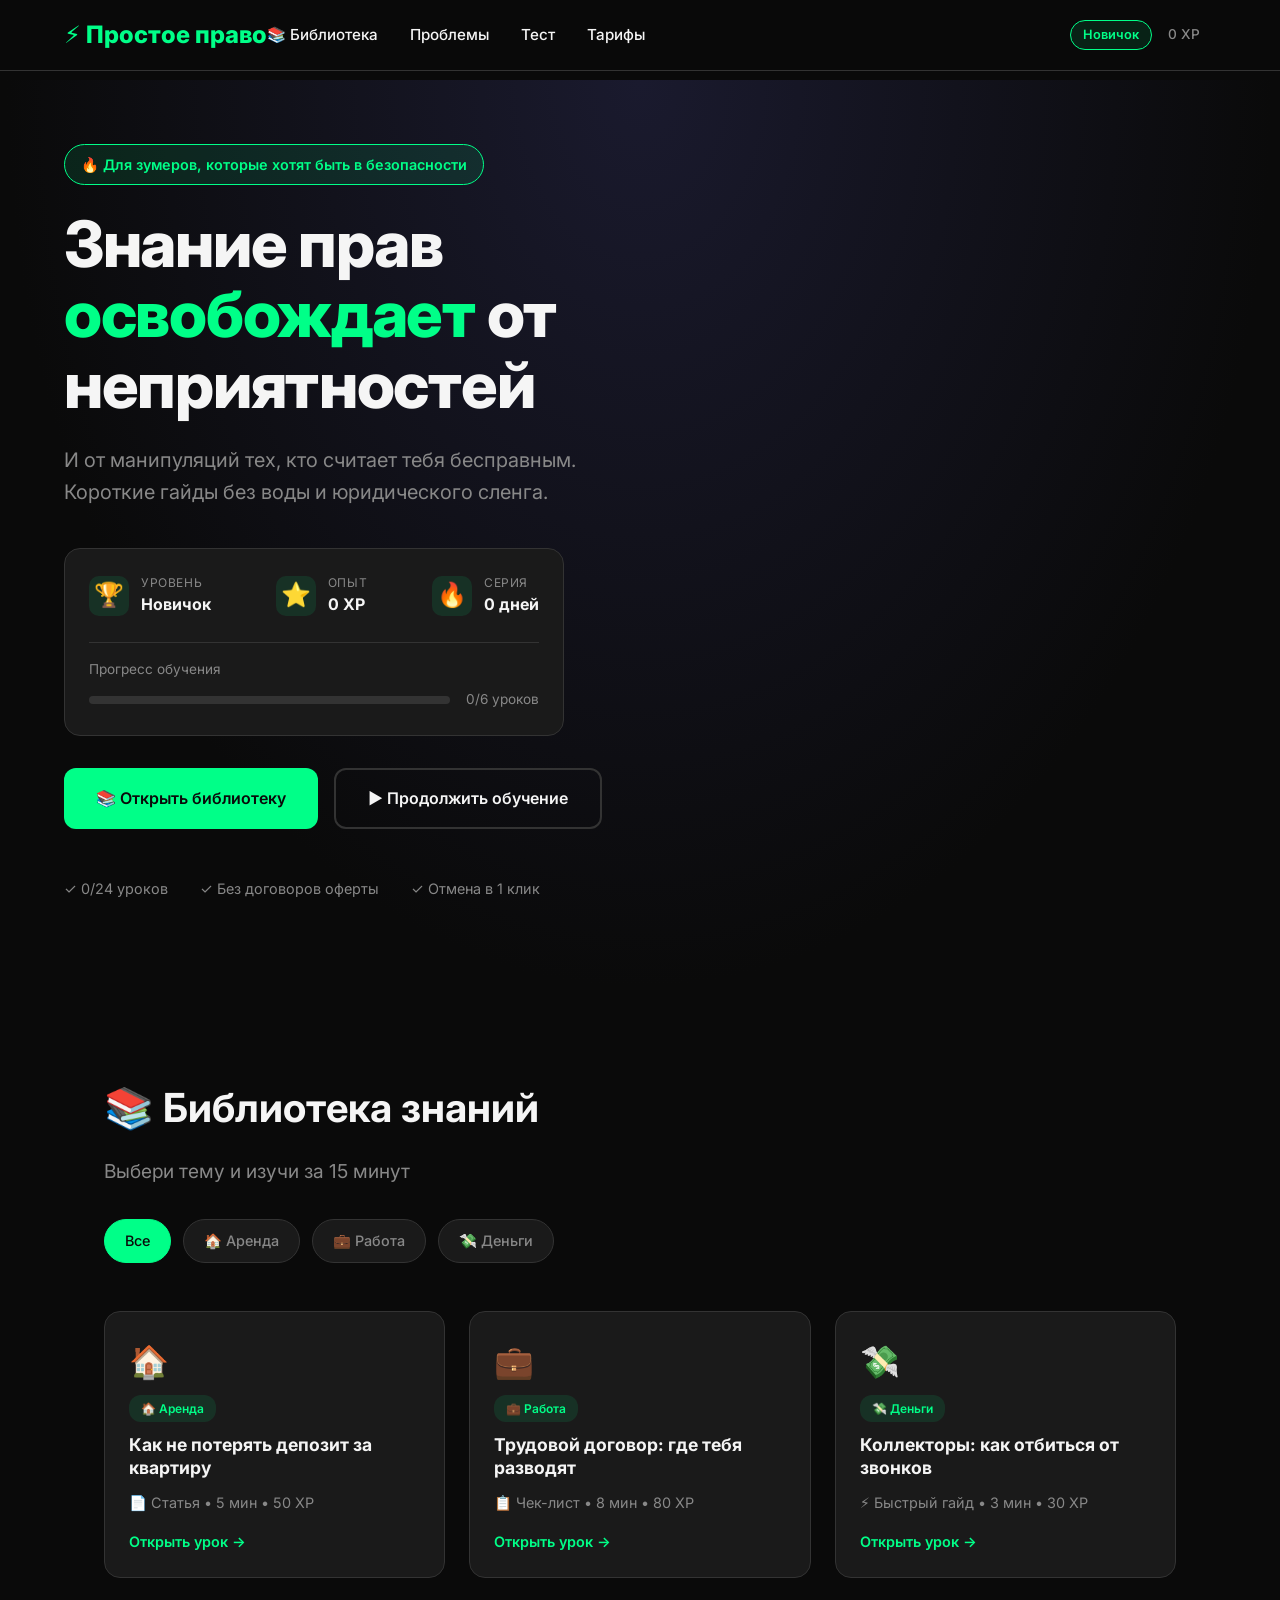
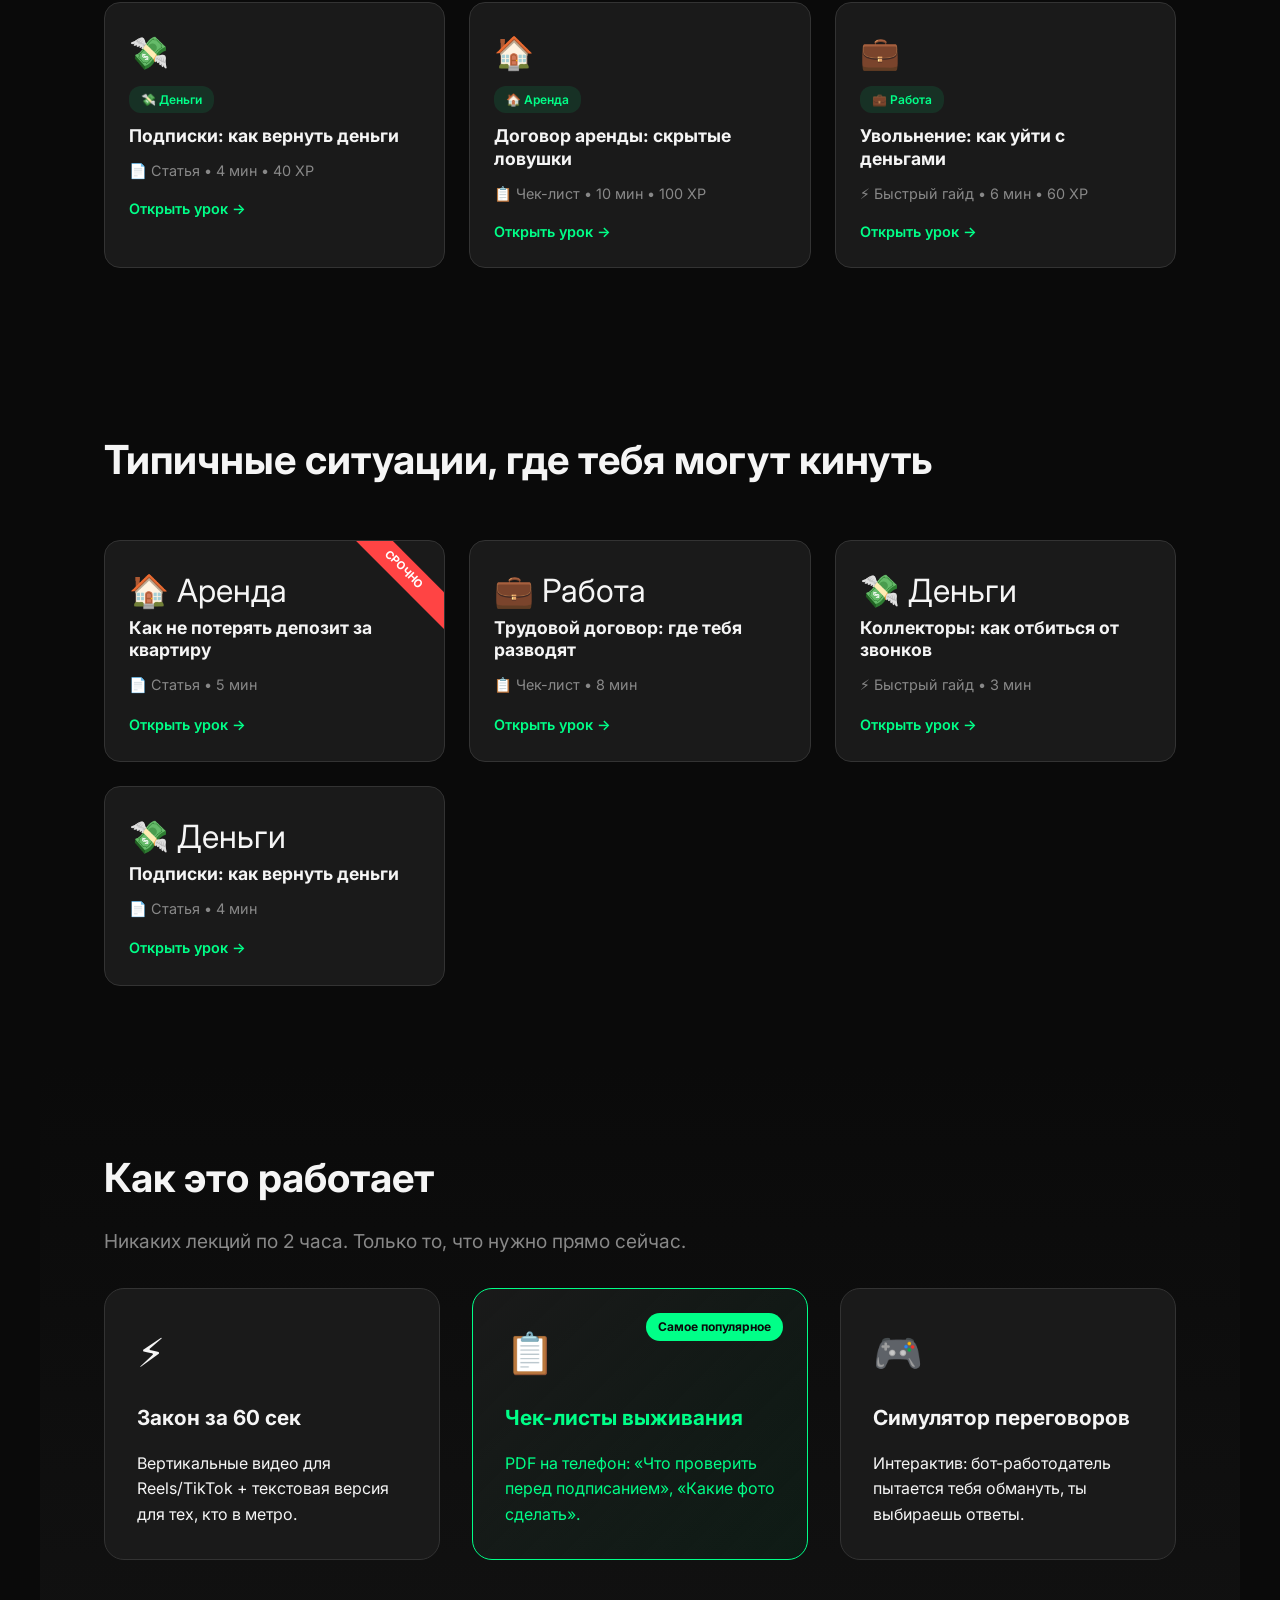
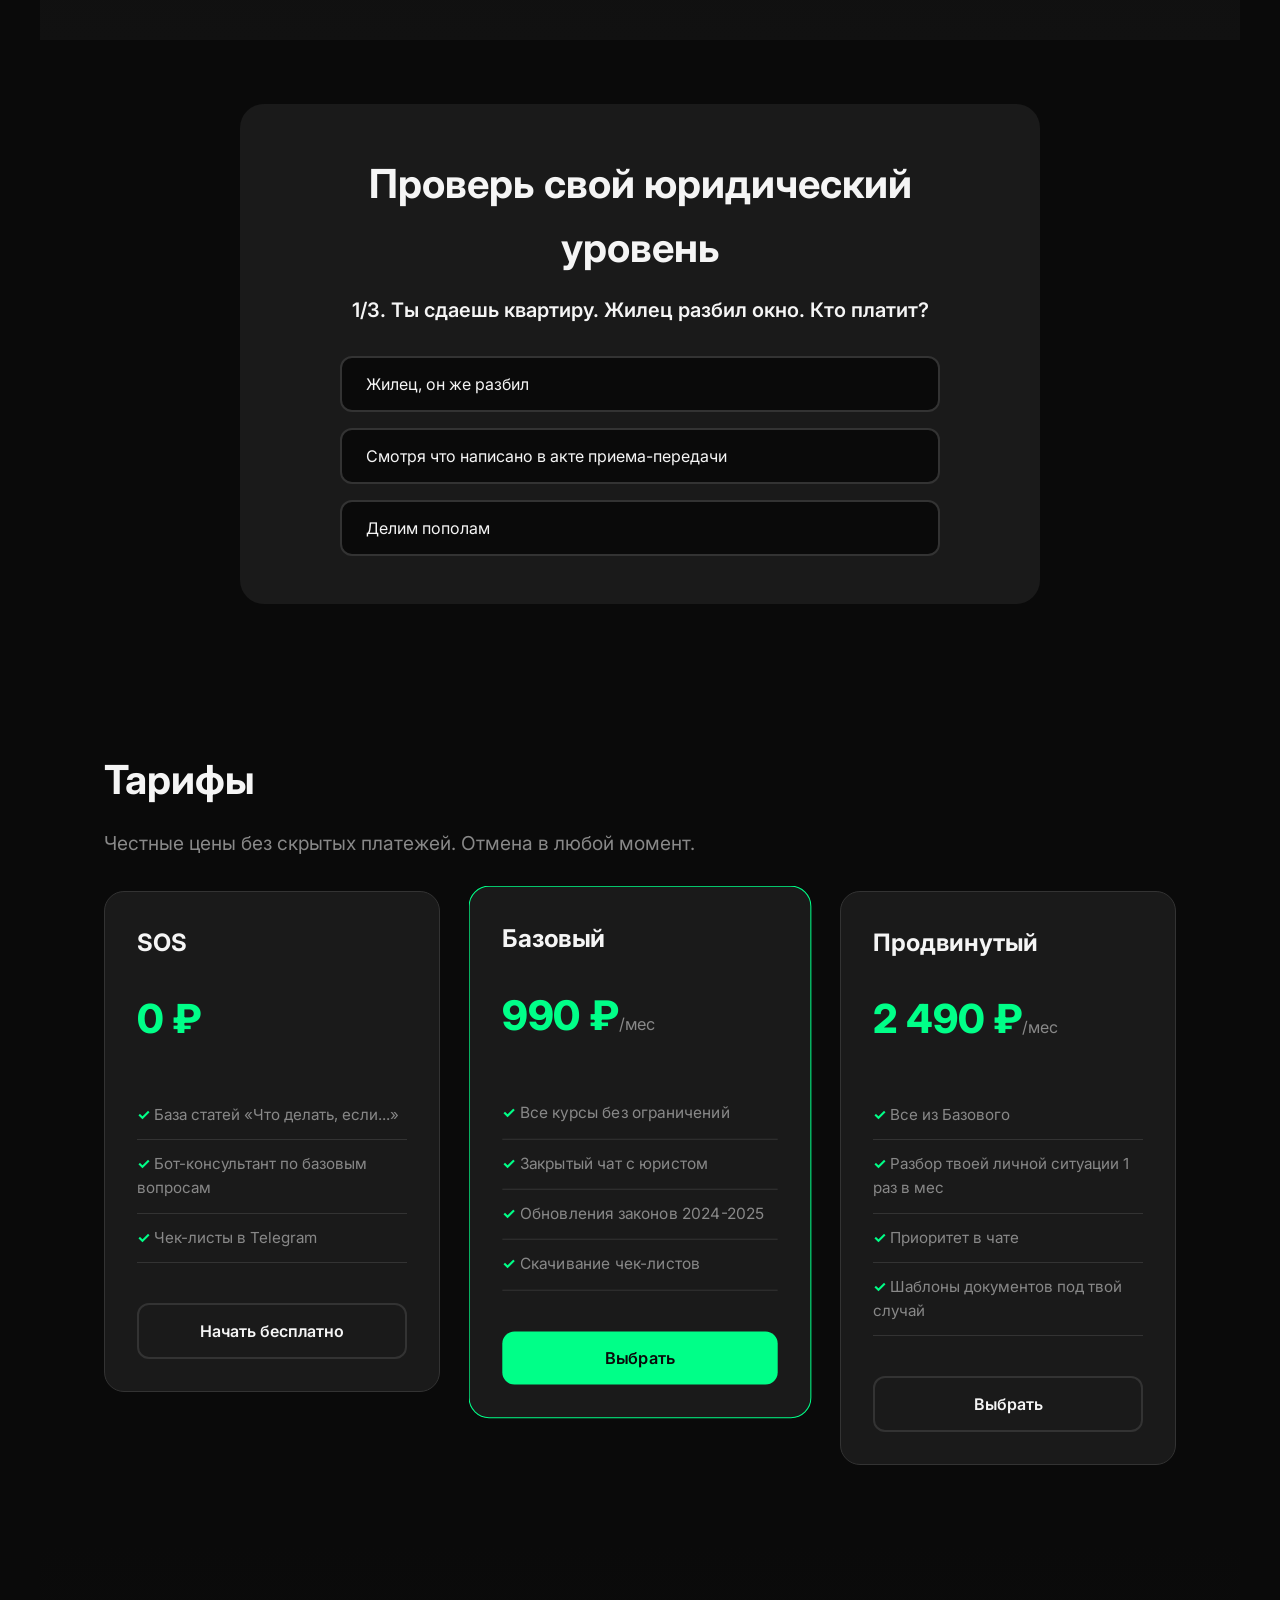
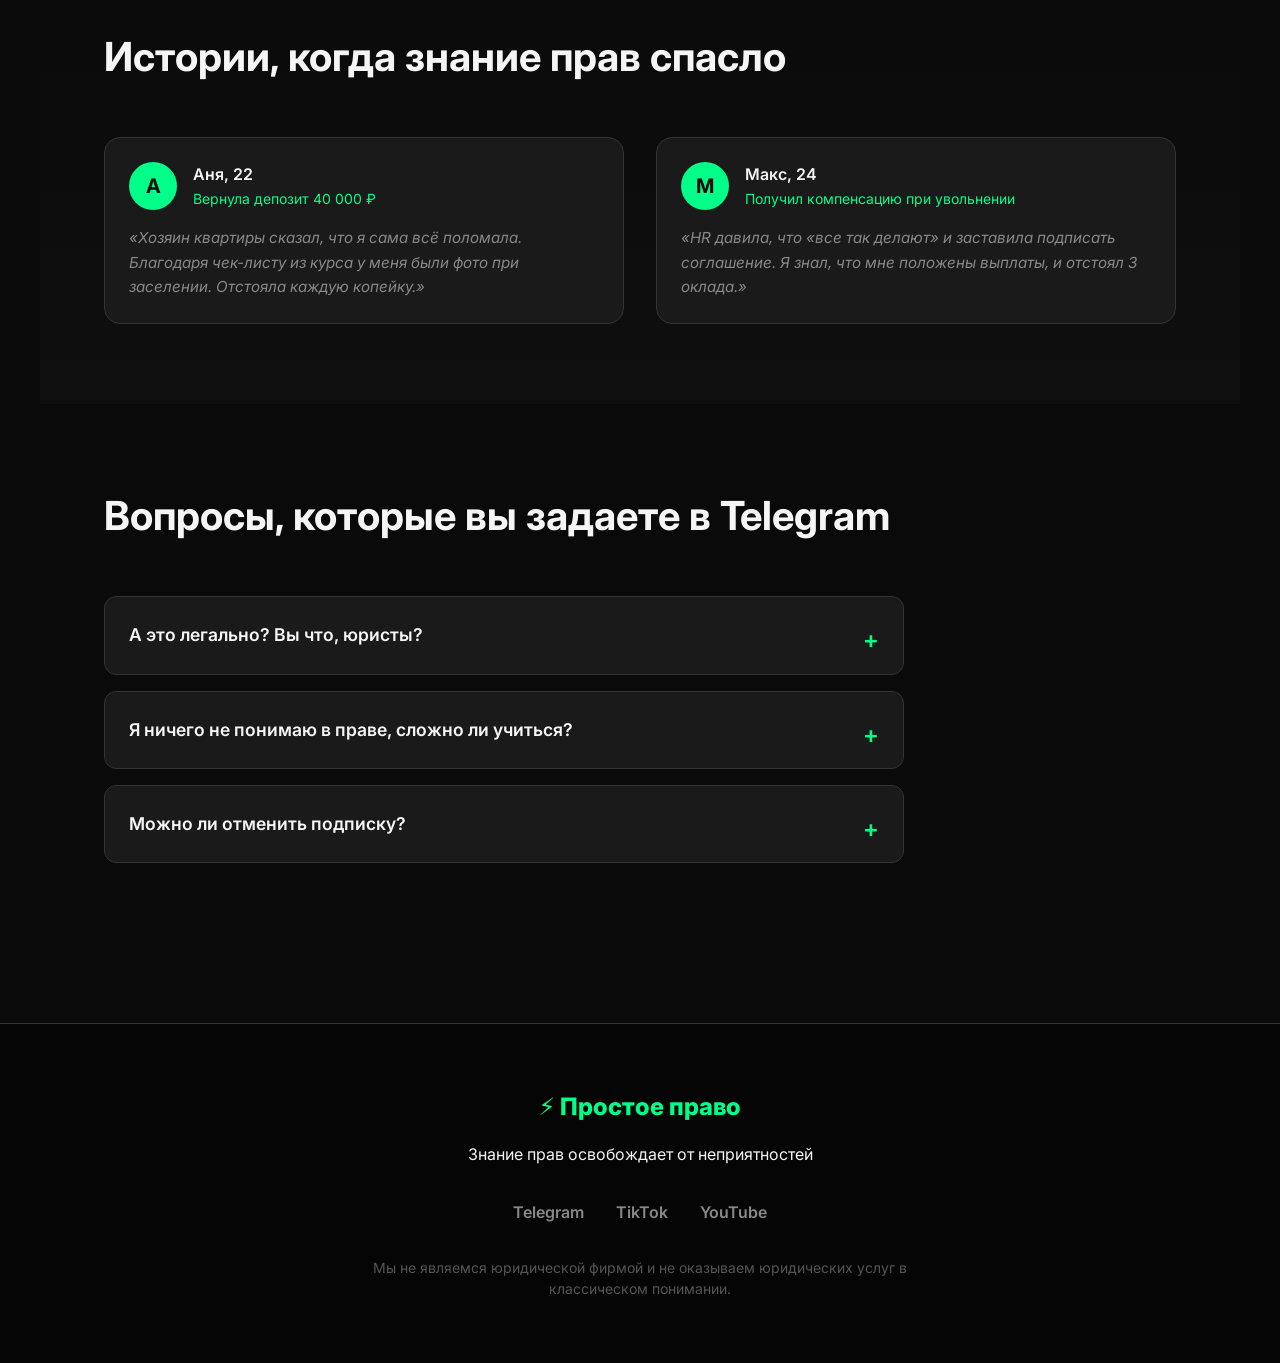
==== commit 12aeca7a: "fix bugs" ====
--- a/index.html
+++ b/index.html
@@ -134,10 +134,10 @@
             <p class="section-subtitle">Выбери тему и изучи за 15 минут</p>
             
             <div class="category-chips">
-                <button class="chip active" onclick="UI.filterLibrary('all')">Все</button>
-                <button class="chip" onclick="UI.filterLibrary('rent')">🏠 Аренда</button>
-                <button class="chip" onclick="UI.filterLibrary('work')">💼 Работа</button>
-                <button class="chip" onclick="UI.filterLibrary('money')">💸 Деньги</button>
+                <button class="chip active" onclick="UI.filterLibrary('all', event)">Все</button>
+                <button class="chip" onclick="UI.filterLibrary('rent', event)">🏠 Аренда</button>
+                <button class="chip" onclick="UI.filterLibrary('work', event)">💼 Работа</button>
+                <button class="chip" onclick="UI.filterLibrary('money', event)">💸 Деньги</button>
             </div>
 
             <div class="problem-grid" id="library-grid">
@@ -239,7 +239,6 @@
                 </div>
                 
                 <div class="pricing-card popular">
-                    <div class="badge-popular">Выбор зумеров</div>
                     <h3>Базовый</h3>
                     <div class="price">990 ₽<span>/мес</span></div>
                     <ul>
--- a/css/components.css
+++ b/css/components.css
@@ -180,11 +180,6 @@
     border-radius: 8px;
 }
 
-@keyframes shimmer {
-    0% { background-position: 200% 0; }
-    100% { background-position: -200% 0; }
-}
-
 /* Пустое состояние */
 .empty-state {
     text-align: center;
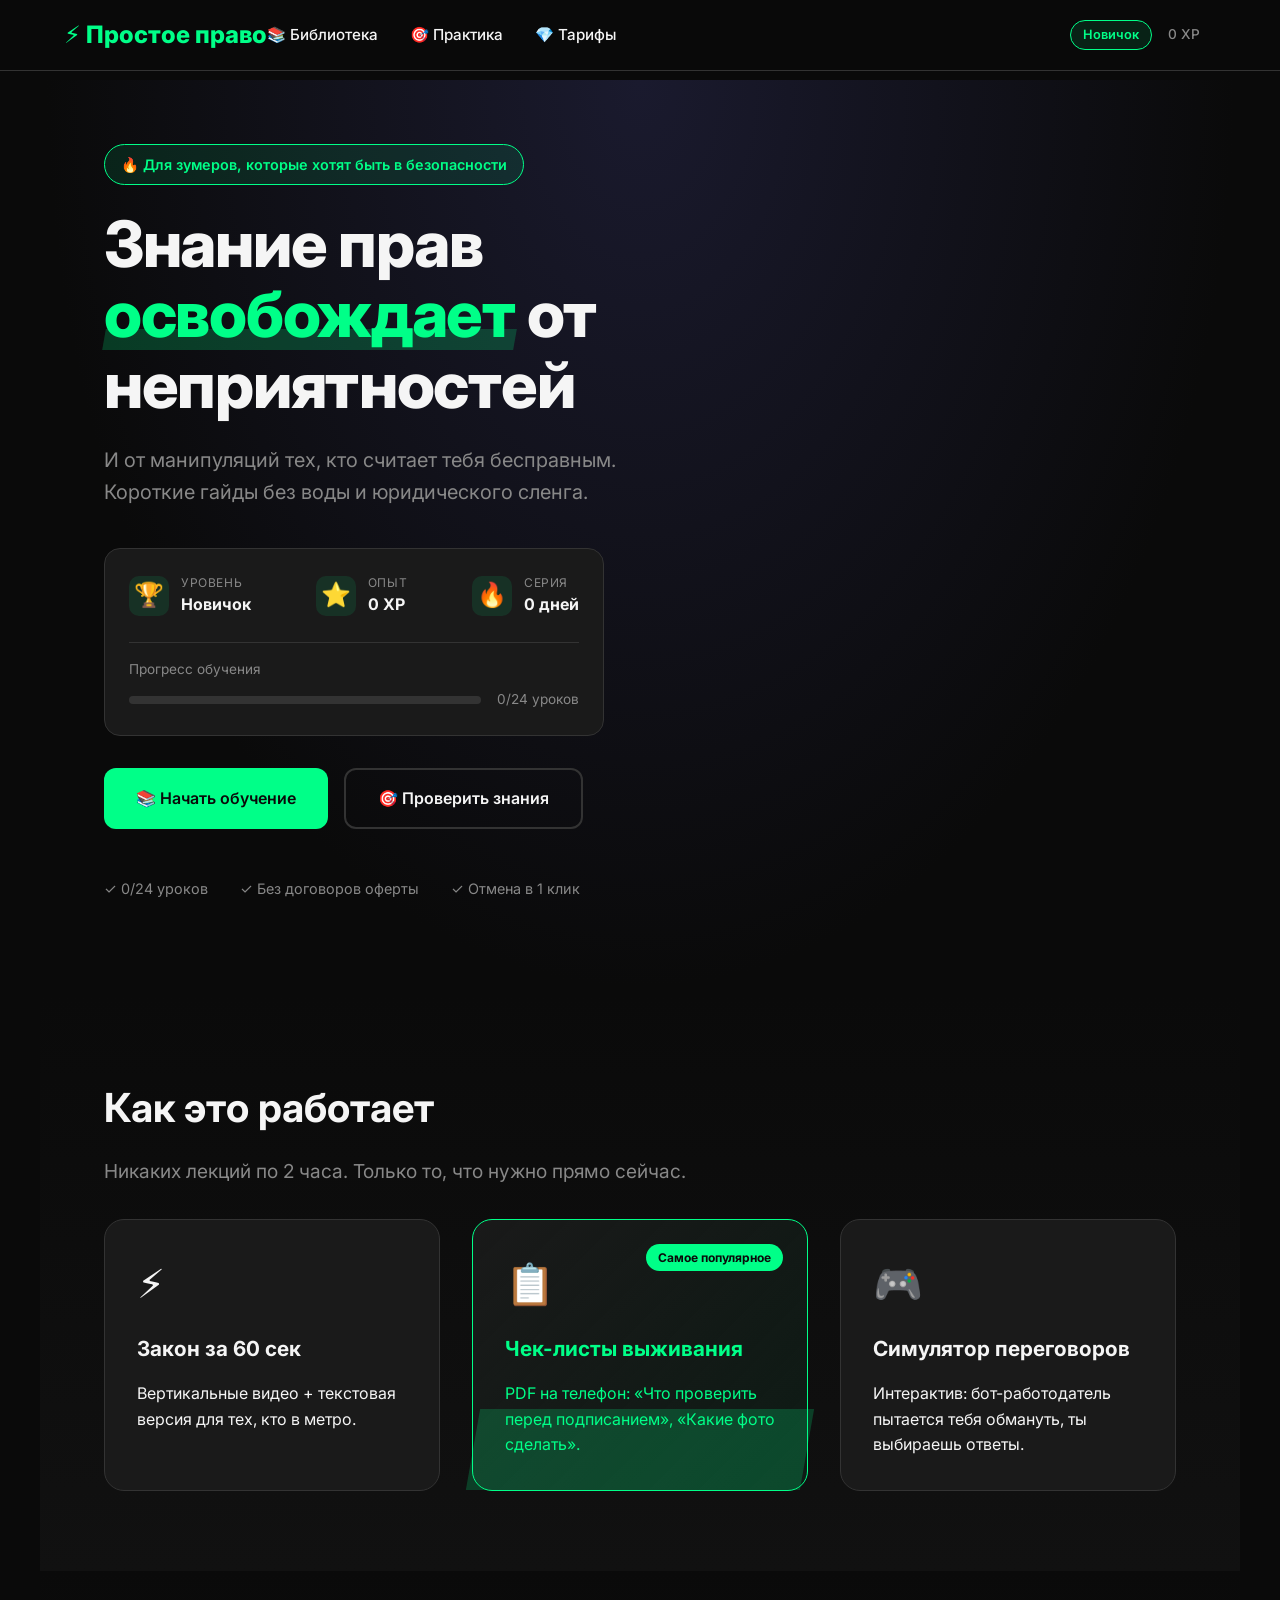
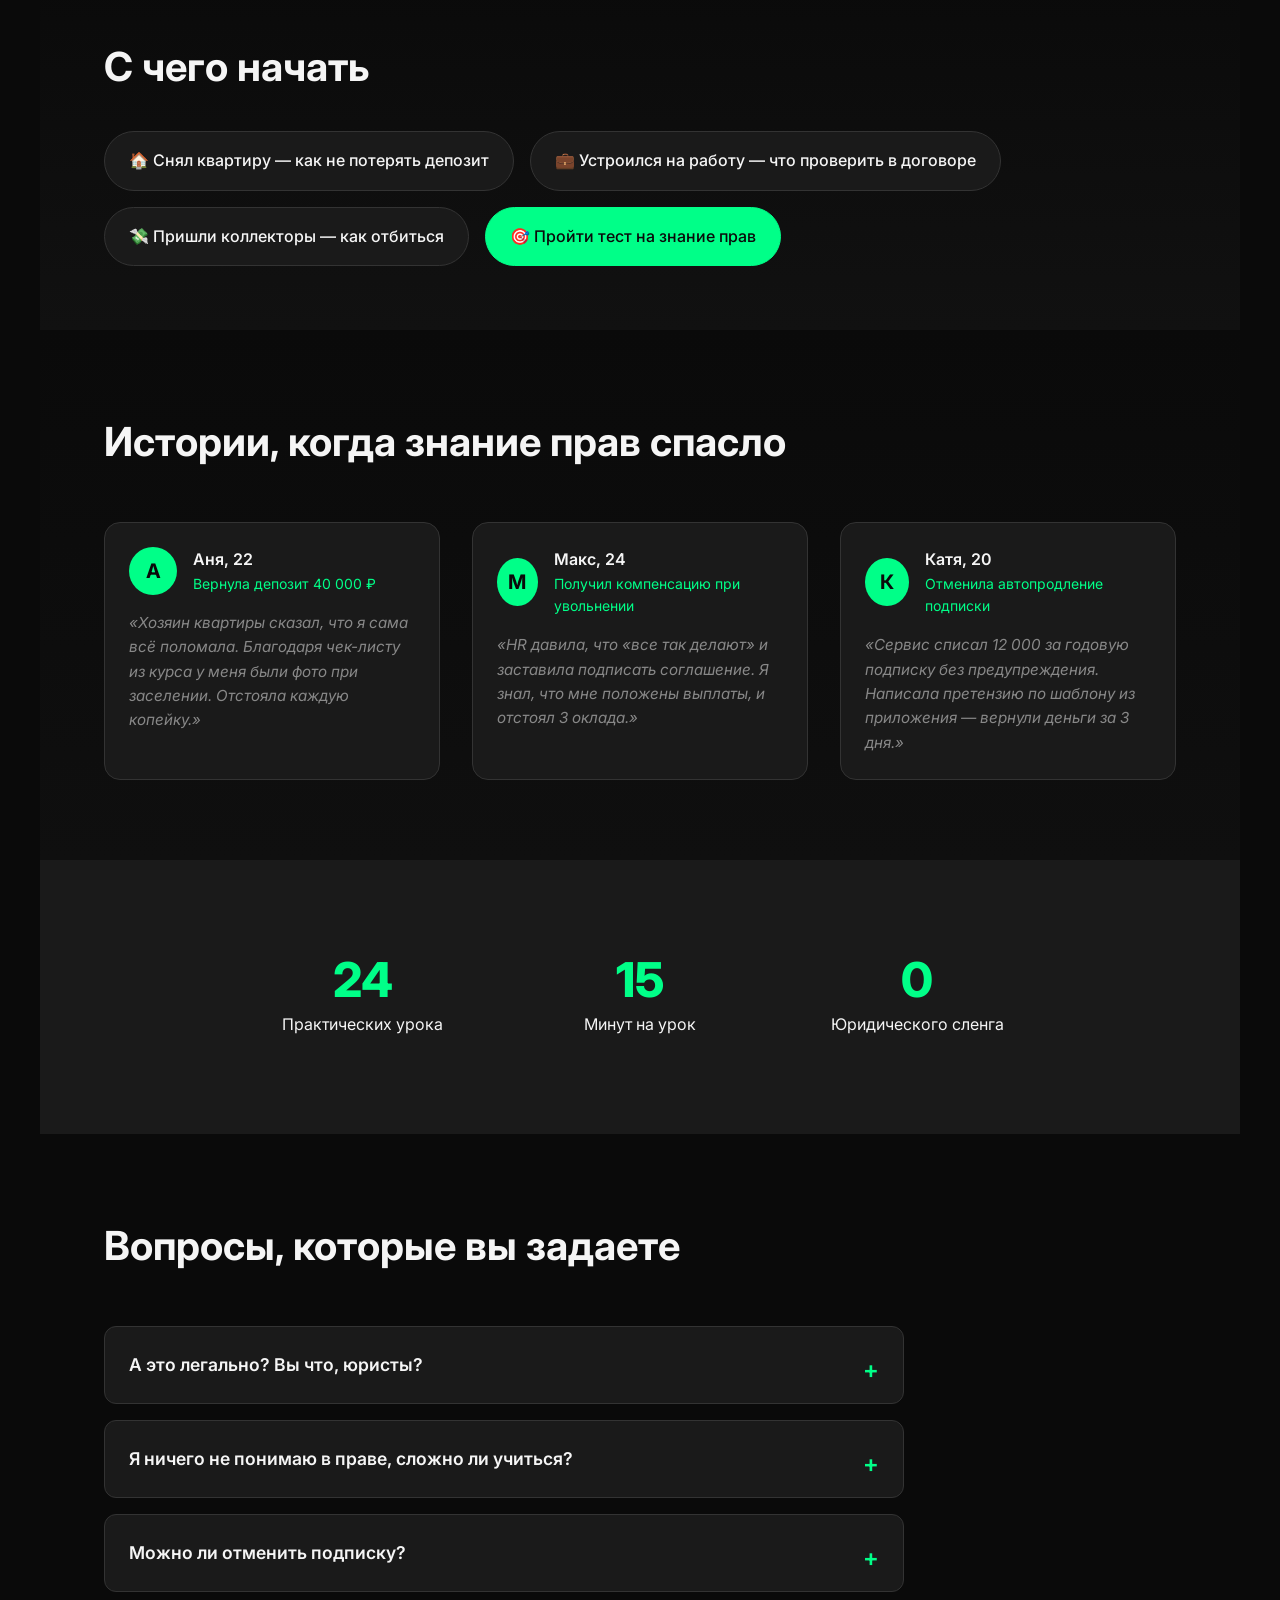
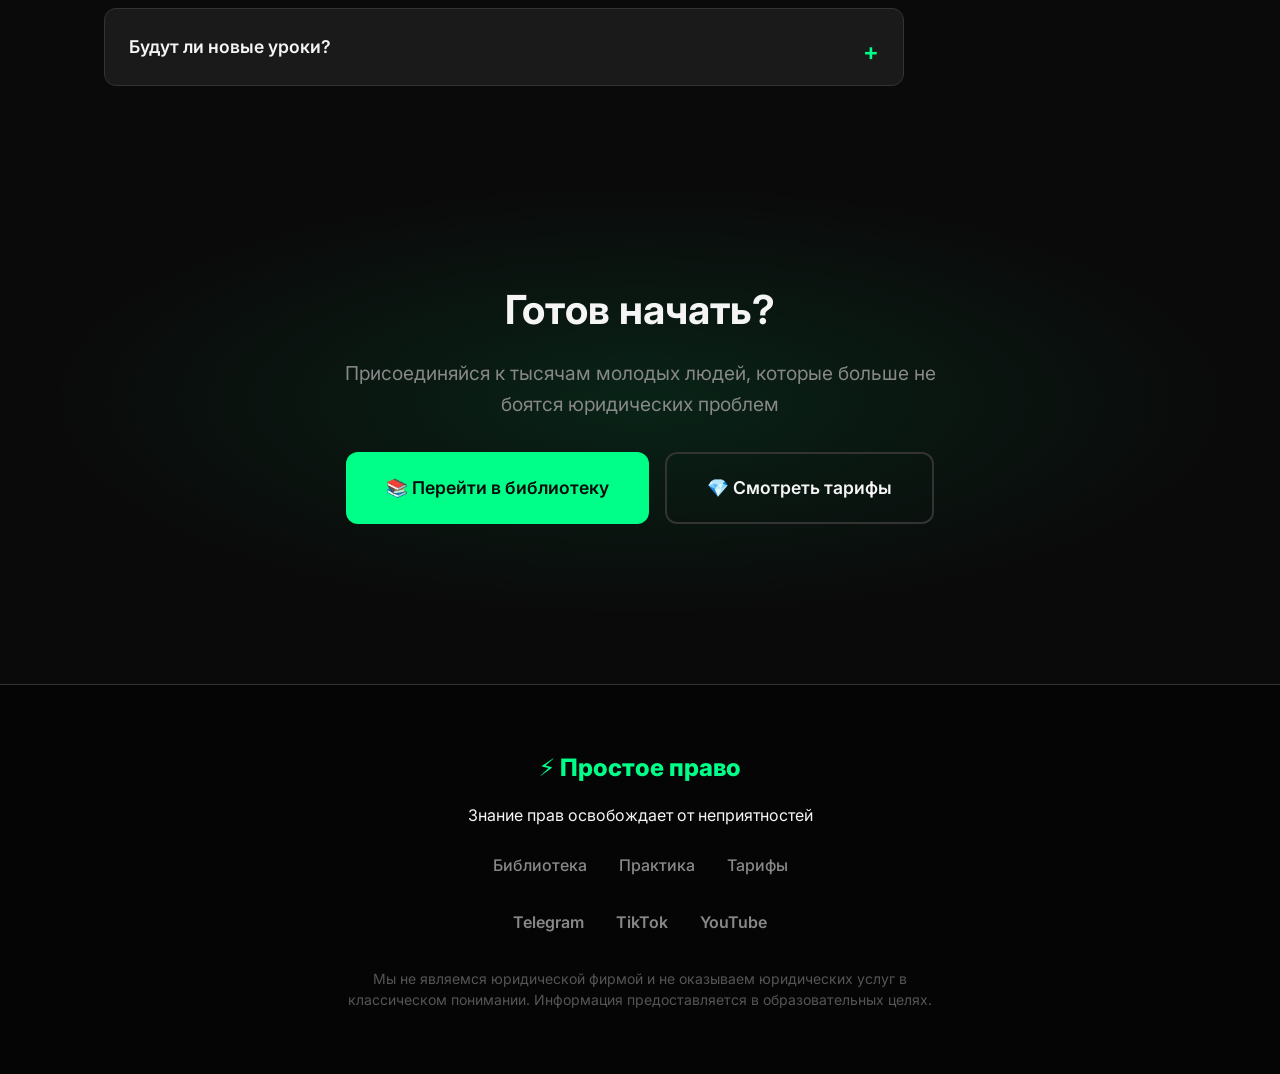
==== commit ffaf53a2: "improved structure" ====
--- a/index.html
+++ b/index.html
@@ -3,166 +3,132 @@
 <head>
     <meta charset="utf-8">
     <meta name="viewport" content="width=device-width, initial-scale=1.0, maximum-scale=1.0, user-scalable=no">
+    <meta name="description" content="Простое право — короткие гайды по правовой грамотности для зумеров. Без воды и сложных терминов.">
+    <meta name="theme-color" content="#0a0a0a">
     <title>Простое право — Знание прав освобождает от неприятностей</title>
+    
     <link rel="preconnect" href="https://fonts.googleapis.com">
     <link rel="preconnect" href="https://fonts.gstatic.com" crossorigin>
     <link href="https://fonts.googleapis.com/css2?family=Inter:wght@400;500;600;700;800&display=swap" rel="stylesheet">
+    
     <link rel="stylesheet" href="css/main.css">
     <link rel="stylesheet" href="css/components.css">
     <link rel="stylesheet" href="css/animations.css">
+    
     <script src="https://telegram.org/js/telegram-web-app.js"></script>
 </head>
 
 <body>
-    <!-- Прогресс-бар чтения урока -->
-    <div class="reading-progress-container">
-        <div class="reading-progress-bar" id="reading-progress"></div>
-    </div>
-
     <!-- Навигация -->
-    <nav class="navbar">
-        <div class="logo" onclick="App.navigate('home')">⚡️ Простое право</div>
+    <nav class="navbar" role="navigation" aria-label="Главная навигация">
+        <div class="logo" data-action="navigate-home">⚡️ Простое право</div>
         
-        <!-- Десктопное меню -->
         <ul class="nav-links" id="desktop-nav">
-            <li><a href="#library" onclick="App.navigate('library'); return false;">📚 Библиотека</a></li>
-            <li><a href="#problems" onclick="App.navigate('problems'); return false;">Проблемы</a></li>
-            <li><a href="#test" onclick="App.navigate('test'); return false;">Тест</a></li>
-            <li><a href="#pricing" onclick="App.navigate('pricing'); return false;">Тарифы</a></li>
+            <li><a href="library.html">📚 Библиотека</a></li>
+            <li><a href="practice.html">🎯 Практика</a></li>
+            <li><a href="pricing.html">💎 Тарифы</a></li>
         </ul>
 
-        <!-- Статистика пользователя (видна всегда) -->
-        <div class="user-mini-stats" id="user-mini-stats">
-            <span class="level-badge" id="mini-level">Новичок</span>
-            <span class="xp-badge" id="mini-xp">0 XP</span>
+        <div class="user-mini-stats">
+            <span class="level-badge" data-bind="level">Новичок</span>
+            <span class="xp-badge"><span data-bind="xp">0</span> XP</span>
         </div>
 
-        <!-- Мобильное меню -->
-        <button class="mobile-menu-btn" onclick="App.toggleMobileMenu()" aria-label="Меню">☰</button>
+        <button class="mobile-menu-btn" data-action="toggle-menu" aria-label="Открыть меню">☰</button>
     </nav>
 
-    <!-- Мобильное меню (оверлей) -->
-    <div class="mobile-menu" id="mobile-menu">
-        <button class="mobile-menu-close" onclick="App.toggleMobileMenu()">✕</button>
-        <ul>
-            <li><a href="#library" onclick="App.navigate('library'); App.toggleMobileMenu(); return false;">📚 Библиотека</a></li>
-            <li><a href="#problems" onclick="App.navigate('problems'); App.toggleMobileMenu(); return false;">Проблемы</a></li>
-            <li><a href="#test" onclick="App.navigate('test'); App.toggleMobileMenu(); return false;">Тест</a></li>
-            <li><a href="#pricing" onclick="App.navigate('pricing'); App.toggleMobileMenu(); return false;">Тарифы</a></li>
+    <!-- Мобильное меню -->
+    <div class="mobile-menu" id="mobile-menu" aria-hidden="true">
+        <button class="mobile-menu-close" data-action="toggle-menu" aria-label="Закрыть меню">✕</button>
+        <ul class="mobile-nav-links">
+            <li><a href="index.html">🏠 Главная</a></li>
+            <li><a href="library.html">📚 Библиотека</a></li>
+            <li><a href="practice.html">🎯 Практика</a></li>
+            <li><a href="pricing.html">💎 Тарифы</a></li>
         </ul>
         <div class="mobile-user-stats">
             <div class="stat-item">
                 <span class="stat-label">Уровень</span>
-                <span class="stat-value" id="mobile-level">Новичок</span>
+                <span class="stat-value" data-bind="level">Новичок</span>
             </div>
             <div class="stat-item">
                 <span class="stat-label">XP</span>
-                <span class="stat-value" id="mobile-xp">0</span>
+                <span class="stat-value" data-bind="xp">0</span>
             </div>
             <div class="stat-item">
                 <span class="stat-label">Серия</span>
-                <span class="stat-value" id="mobile-streak">🔥 0</span>
+                <span class="stat-value" data-bind="streak">🔥 0</span>
             </div>
         </div>
     </div>
 
-    <!-- ГЛАВНАЯ СТРАНИЦА -->
-    <div id="page-home">
+    <main>
         <!-- Hero Section -->
-        <header class="hero">
+        <section class="hero" aria-labelledby="hero-title">
             <div class="hero-content">
                 <div class="badge">🔥 Для зумеров, которые хотят быть в безопасности</div>
-                <h1>Знание прав <span class="highlight">освобождает</span> от неприятностей</h1>
+                <h1 id="hero-title">Знание прав <span class="highlight">освобождает</span> от неприятностей</h1>
                 <p class="subtitle">И от манипуляций тех, кто считает тебя бесправным. Короткие гайды без воды и юридического сленга.</p>
                 
-                <!-- Полная статистика пользователя -->
+                <!-- Персональная статистика -->
                 <div class="user-stats-card" id="user-stats-card">
                     <div class="stat-row">
                         <div class="stat-block">
                             <div class="stat-icon">🏆</div>
                             <div class="stat-info">
                                 <div class="stat-label">Уровень</div>
-                                <div class="stat-value" id="main-level">Новичок</div>
+                                <div class="stat-value" data-bind="level">Новичок</div>
                             </div>
                         </div>
                         <div class="stat-block">
                             <div class="stat-icon">⭐</div>
                             <div class="stat-info">
                                 <div class="stat-label">Опыт</div>
-                                <div class="stat-value"><span id="main-xp">0</span> XP</div>
+                                <div class="stat-value"><span data-bind="xp">0</span> XP</div>
                             </div>
                         </div>
                         <div class="stat-block">
                             <div class="stat-icon">🔥</div>
                             <div class="stat-info">
                                 <div class="stat-label">Серия</div>
-                                <div class="stat-value"><span id="main-streak">0</span> дней</div>
+                                <div class="stat-value"><span data-bind="streak">0</span> дней</div>
                             </div>
                         </div>
                     </div>
                     <div class="progress-section">
                         <div class="progress-label">Прогресс обучения</div>
                         <div class="progress-bar-container">
-                            <div class="progress-bar" id="main-progress">
-                                <div class="progress-fill" id="main-progress-fill"></div>
-                            </div>
-                            <span class="progress-text" id="main-progress-text">0/6 уроков</span>
+                            <div class="progress-bar">
+                                <div class="progress-fill" data-bind="progress-percent" style="width: 0%"></div>
+                            </div>
+                            <span class="progress-text"><span data-bind="completed-count">0</span>/24 уроков</span>
                         </div>
                     </div>
                 </div>
 
                 <div class="hero-buttons">
-                    <a href="#library" class="btn btn-primary" onclick="App.navigate('library'); return false;">
-                        📚 Открыть библиотеку
-                    </a>
-                    <a href="#continue" class="btn btn-secondary" onclick="Lessons.continueLearning(); return false;">
-                        ▶️ Продолжить обучение
-                    </a>
+                    <a href="library.html" class="btn btn-primary">📚 Начать обучение</a>
+                    <a href="practice.html" class="btn btn-secondary">🎯 Проверить знания</a>
                 </div>
 
                 <div class="trust-badges">
-                    <span>✓ <span id="completed-counter">0</span>/24 уроков</span>
+                    <span>✓ <span data-bind="completed-count">0</span>/24 уроков</span>
                     <span>✓ Без договоров оферты</span>
                     <span>✓ Отмена в 1 клик</span>
                 </div>
             </div>
-        </header>
-
-        <!-- Библиотека -->
-        <section id="library" class="problems">
-            <h2>📚 Библиотека знаний</h2>
-            <p class="section-subtitle">Выбери тему и изучи за 15 минут</p>
-            
-            <div class="category-chips">
-                <button class="chip active" onclick="UI.filterLibrary('all', event)">Все</button>
-                <button class="chip" onclick="UI.filterLibrary('rent', event)">🏠 Аренда</button>
-                <button class="chip" onclick="UI.filterLibrary('work', event)">💼 Работа</button>
-                <button class="chip" onclick="UI.filterLibrary('money', event)">💸 Деньги</button>
-            </div>
-
-            <div class="problem-grid" id="library-grid">
-                <!-- JS заполнит -->
-            </div>
-        </section>
-
-        <!-- Проблемы -->
-        <section id="problems" class="problems">
-            <h2>Типичные ситуации, где тебя могут кинуть</h2>
-            <div class="problem-grid" id="problems-grid">
-                <!-- JS заполнит -->
-            </div>
-        </section>
-
-        <!-- Форматы -->
-        <section id="formats" class="formats">
-            <h2>Как это работает</h2>
+        </section>
+
+        <!-- Как это работает -->
+        <section class="formats" id="formats" aria-labelledby="formats-title">
+            <h2 id="formats-title">Как это работает</h2>
             <p class="section-subtitle">Никаких лекций по 2 часа. Только то, что нужно прямо сейчас.</p>
             
             <div class="format-grid">
                 <div class="format-card">
                     <div class="format-icon">⚡️</div>
                     <h3>Закон за 60 сек</h3>
-                    <p>Вертикальные видео для Reels/TikTok + текстовая версия для тех, кто в метро.</p>
+                    <p>Вертикальные видео + текстовая версия для тех, кто в метро.</p>
                 </div>
                 
                 <div class="format-card highlight">
@@ -180,93 +146,20 @@
             </div>
         </section>
 
-        <!-- Квиз -->
-        <section id="test" class="quiz-section">
-            <div class="quiz-container">
-                <h2>Проверь свой юридический уровень</h2>
-                <div id="quiz">
-                    <div class="quiz-question active" data-question="1">
-                        <p class="question-text">1/3. Ты сдаешь квартиру. Жилец разбил окно. Кто платит?</p>
-                        <div class="quiz-options">
-                            <button class="quiz-btn" onclick="Quiz.answer(1, false)">Жилец, он же разбил</button>
-                            <button class="quiz-btn" onclick="Quiz.answer(1, true)">Смотря что написано в акте приема-передачи</button>
-                            <button class="quiz-btn" onclick="Quiz.answer(1, false)">Делим пополам</button>
-                        </div>
-                    </div>
-                    
-                    <div class="quiz-question" data-question="2">
-                        <p class="question-text">2/3. Тебя уволили «по соглашению сторон» без выплат. Твои действия?</p>
-                        <div class="quiz-options">
-                            <button class="quiz-btn" onclick="Quiz.answer(2, false)">Подписать, чтобы не конфликтовать</button>
-                            <button class="quiz-btn" onclick="Quiz.answer(2, true)">Требовать компенсацию или отказаться</button>
-                            <button class="quiz-btn" onclick="Quiz.answer(2, false)">Написать гневный пост в Twitter</button>
-                        </div>
-                    </div>
-                    
-                    <div class="quiz-question" data-question="3">
-                        <p class="question-text">3/3. Пришло письмо от коллекторов по чужому долгу. Что делать?</p>
-                        <div class="quiz-options">
-                            <button class="quiz-btn" onclick="Quiz.answer(3, false)">Игнорировать — раз не мой долг</button>
-                            <button class="quiz-btn" onclick="Quiz.answer(3, false)">Заплатить, чтобы отстали</button>
-                            <button class="quiz-btn" onclick="Quiz.answer(3, true)">Направить заявление о прекращении обработки данных</button>
-                        </div>
-                    </div>
-                    
-                    <div class="quiz-result" id="quiz-result">
-                        <h3 id="result-title"></h3>
-                        <p id="result-text"></p>
-                        <div id="result-actions"></div>
-                    </div>
-                </div>
-            </div>
-        </section>
-
-        <!-- Тарифы -->
-        <section id="pricing" class="pricing">
-            <h2>Тарифы</h2>
-            <p class="section-subtitle">Честные цены без скрытых платежей. Отмена в любой момент.</p>
-            
-            <div class="pricing-grid">
-                <div class="pricing-card">
-                    <h3>SOS</h3>
-                    <div class="price">0 ₽</div>
-                    <ul>
-                        <li>База статей «Что делать, если...»</li>
-                        <li>Бот-консультант по базовым вопросам</li>
-                        <li>Чек-листы в Telegram</li>
-                    </ul>
-                    <button class="btn btn-outline" onclick="App.navigate('library')">Начать бесплатно</button>
-                </div>
-                
-                <div class="pricing-card popular">
-                    <h3>Базовый</h3>
-                    <div class="price">990 ₽<span>/мес</span></div>
-                    <ul>
-                        <li>Все курсы без ограничений</li>
-                        <li>Закрытый чат с юристом</li>
-                        <li>Обновления законов 2024-2025</li>
-                        <li>Скачивание чек-листов</li>
-                    </ul>
-                    <button class="btn btn-primary" onclick="Payments.init(990, 'basic')">Выбрать</button>
-                </div>
-                
-                <div class="pricing-card">
-                    <h3>Продвинутый</h3>
-                    <div class="price">2 490 ₽<span>/мес</span></div>
-                    <ul>
-                        <li>Все из Базового</li>
-                        <li>Разбор твоей личной ситуации 1 раз в мес</li>
-                        <li>Приоритет в чате</li>
-                        <li>Шаблоны документов под твой случай</li>
-                    </ul>
-                    <button class="btn btn-outline" onclick="Payments.init(2490, 'pro')">Выбрать</button>
-                </div>
+        <!-- Быстрый доступ к темам -->
+        <section class="quick-topics" aria-labelledby="topics-title">
+            <h2 id="topics-title">С чего начать</h2>
+            <div class="topic-chips">
+                <a href="library.html?category=rent" class="chip-topic">🏠 Снял квартиру — как не потерять депозит</a>
+                <a href="library.html?category=work" class="chip-topic">💼 Устроился на работу — что проверить в договоре</a>
+                <a href="library.html?category=money" class="chip-topic">💸 Пришли коллекторы — как отбиться</a>
+                <a href="practice.html" class="chip-topic highlight">🎯 Пройти тест на знание прав</a>
             </div>
         </section>
 
         <!-- Отзывы -->
-        <section class="testimonials">
-            <h2>Истории, когда знание прав спасло</h2>
+        <section class="testimonials" aria-labelledby="testimonials-title">
+            <h2 id="testimonials-title">Истории, когда знание прав спасло</h2>
             <div class="testimonial-grid">
                 <div class="testimonial">
                     <div class="testimonial-header">
@@ -289,12 +182,41 @@
                     </div>
                     <p>«HR давила, что «все так делают» и заставила подписать соглашение. Я знал, что мне положены выплаты, и отстоял 3 оклада.»</p>
                 </div>
+                
+                <div class="testimonial">
+                    <div class="testimonial-header">
+                        <div class="avatar">К</div>
+                        <div>
+                            <div class="name">Катя, 20</div>
+                            <div class="meta">Отменила автопродление подписки</div>
+                        </div>
+                    </div>
+                    <p>«Сервис списал 12 000 за годовую подписку без предупреждения. Написала претензию по шаблону из приложения — вернули деньги за 3 дня.»</p>
+                </div>
+            </div>
+        </section>
+
+        <!-- Статистика проекта -->
+        <section class="project-stats" aria-label="Статистика проекта">
+            <div class="stats-grid">
+                <div class="stat-card">
+                    <div class="stat-number">24</div>
+                    <div class="stat-label">Практических урока</div>
+                </div>
+                <div class="stat-card">
+                    <div class="stat-number">15</div>
+                    <div class="stat-label">Минут на урок</div>
+                </div>
+                <div class="stat-card">
+                    <div class="stat-number">0</div>
+                    <div class="stat-label">Юридического сленга</div>
+                </div>
             </div>
         </section>
 
         <!-- FAQ -->
-        <section class="faq">
-            <h2>Вопросы, которые вы задаете в Telegram</h2>
+        <section class="faq" aria-labelledby="faq-title">
+            <h2 id="faq-title">Вопросы, которые вы задаете</h2>
             <div class="faq-list">
                 <details>
                     <summary>А это легально? Вы что, юристы?</summary>
@@ -308,93 +230,49 @@
                     <summary>Можно ли отменить подписку?</summary>
                     <p>Да, в один клик в личном кабинете. Никаких звонков менеджерам.</p>
                 </details>
-            </div>
-        </section>
-    </div>
-
-    <!-- СТРАНИЦА УРОКА (оверлей) -->
-    <div id="page-lesson" class="page-overlay">
-        <div class="lesson-container">
-            <button class="back-btn" onclick="Lessons.close()">
-                <span class="back-icon">←</span>
-                <span class="back-text">Назад к библиотеке</span>
-            </button>
-            
-            <div class="lesson-header">
-                <span class="lesson-category" id="lesson-cat">🏠 Аренда</span>
-                <div class="lesson-actions-header">
-                    <button class="favorite-btn" id="fav-btn" onclick="Lessons.toggleFavorite()" title="В избранное">☆</button>
-                    <button class="share-btn" onclick="Lessons.share()" title="Поделиться">↗</button>
-                </div>
-            </div>
-            
-            <h1 id="lesson-title">Название урока</h1>
-            
-            <div class="lesson-meta-bar">
-                <span id="lesson-type">📄 Статья</span>
-                <span id="lesson-time">⏱ 5 мин</span>
-                <span id="lesson-xp" class="xp-badge">+50 XP</span>
-                <span class="completed-badge" id="lesson-completed" style="display: none;">✓ Пройдено</span>
-            </div>
-
-            <div class="lesson-content-wrapper">
-                <div class="lesson-content-box" id="lesson-content">
-                    <!-- Контент -->
-                </div>
-                
-                <!-- Навигация по уроку -->
-                <div class="lesson-navigation-hint">
-                    <span class="swipe-hint">← Свайп влево/вправо для переключения →</span>
-                    <span class="scroll-hint">↓ Скролл для чтения ↓</span>
-                </div>
-            </div>
-
-            <div class="lesson-actions">
-                <button class="btn btn-outline btn-nav" onclick="Lessons.prev()">
-                    <span class="nav-arrow">←</span>
-                    <span class="nav-text">Предыдущий</span>
-                </button>
-                
-                <button class="btn btn-primary btn-complete" id="mark-complete-btn" onclick="Lessons.markComplete()">
-                    <span class="complete-icon">✓</span>
-                    <span class="complete-text">Я всё понял</span>
-                </button>
-                
-                <button class="btn btn-outline btn-nav" onclick="Lessons.next()">
-                    <span class="nav-text">Следующий</span>
-                    <span class="nav-arrow">→</span>
-                </button>
-            </div>
-        </div>
-    </div>
-
-    <!-- Toast уведомления -->
-    <div class="toast-container" id="toast-container"></div>
+                <details>
+                    <summary>Будут ли новые уроки?</summary>
+                    <p>Да, мы добавляем 2-3 новых материала каждую неделю по запросам пользователей.</p>
+                </details>
+            </div>
+        </section>
+
+        <!-- CTA Section -->
+        <section class="cta-section" aria-labelledby="cta-title">
+            <div class="cta-content">
+                <h2 id="cta-title">Готов начать?</h2>
+                <p>Присоединяйся к тысячам молодых людей, которые больше не боятся юридических проблем</p>
+                <div class="cta-buttons">
+                    <a href="library.html" class="btn btn-primary btn-large">📚 Перейти в библиотеку</a>
+                    <a href="pricing.html" class="btn btn-outline btn-large">💎 Смотреть тарифы</a>
+                </div>
+            </div>
+        </section>
+    </main>
 
     <!-- Футер -->
-    <footer>
+    <footer role="contentinfo">
         <div class="footer-content">
             <div class="footer-logo">⚡️ Простое право</div>
             <p>Знание прав освобождает от неприятностей</p>
+            <nav class="footer-links" aria-label="Дополнительная навигация">
+                <a href="library.html">Библиотека</a>
+                <a href="practice.html">Практика</a>
+                <a href="pricing.html">Тарифы</a>
+            </nav>
             <div class="social-links">
-                <a href="#" onclick="App.openTelegram()">Telegram</a>
-                <a href="#">TikTok</a>
-                <a href="#">YouTube</a>
-            </div>
-            <p class="disclaimer">Мы не являемся юридической фирмой и не оказываем юридических услуг в классическом понимании.</p>
+                <a href="#" data-action="open-telegram">Telegram</a>
+                <a href="#" data-action="open-tiktok">TikTok</a>
+                <a href="#" data-action="open-youtube">YouTube</a>
+            </div>
+            <p class="disclaimer">Мы не являемся юридической фирмой и не оказываем юридических услуг в классическом понимании. Информация предоставляется в образовательных целях.</p>
         </div>
     </footer>
 
-    <!-- Модули JS -->
-    <script src="js/config.js"></script>
-    <script src="js/utils.js"></script>
-    <script src="js/storage.js"></script>
-    <script src="js/state.js"></script>
-    <script src="js/gamification.js"></script>
-    <script src="js/ui.js"></script>
-    <script src="js/lessons.js"></script>
-    <script src="js/quiz.js"></script>
-    <script src="js/payments.js"></script>
-    <script src="js/app.js"></script>
+    <!-- Toast уведомления -->
+    <div class="toast-container" id="toast-container" aria-live="polite" aria-atomic="true"></div>
+
+    <!-- Модуль JS -->
+    <script type="module" src="js/app.js"></script>
 </body>
 </html>
--- a/css/main.css
+++ b/css/main.css
@@ -1,6 +1,6 @@
 /* ============================================
-   ПЕРЕМЕННЫЕ И БАЗОВЫЕ СТИЛИ
-   ============================================ */
+ПЕРЕМЕННЫЕ И БАЗОВЫЕ СТИЛИ
+============================================ */
 
 :root {
     --bg: #0a0a0a;
@@ -973,8 +973,8 @@
 }
 
 /* ============================================
-   ФУТЕР
-   ============================================ */
+ФУТЕР
+============================================ */
 
 footer {
     background: #050505;
@@ -1018,8 +1018,12 @@
 }
 
 /* ============================================
-   СТРАНИЦА УРОКА (ОВЕРЛЕЙ)
-   ============================================ */
+СТРАНИЦА УРОКА (ОВЕРЛЕЙ)
+============================================ */
+
+.page-header {
+    margin-top: 70px;
+}
 
 .page-overlay {
     display: none;
--- a/css/components.css
+++ b/css/components.css
@@ -1,6 +1,512 @@
 /* ============================================
-   ДОПОЛНИТЕЛЬНЫЕ КОМПОНЕНТЫ
+ДОПОЛНИТЕЛЬНЫЕ КОМПОНЕНТЫ
+============================================ */
+
+/* ============================================
+   CONTAINER (центрирование контента)
    ============================================ */
+.container {
+    max-width: 1200px;
+    margin: 0 auto;
+    padding: 0 5%;
+}
+
+/* ============================================
+   QUICK TOPICS (быстрый доступ)
+   ============================================ */
+.quick-topics {
+    padding: 4rem 5%;
+    background: linear-gradient(to bottom, var(--bg), #111);
+}
+
+.topic-chips {
+    display: flex;
+    flex-wrap: wrap;
+    gap: 1rem;
+    margin-top: 2rem;
+}
+
+.chip-topic {
+    display: inline-flex;
+    align-items: center;
+    padding: 1rem 1.5rem;
+    background: var(--card-bg);
+    border: 1px solid var(--border);
+    border-radius: 50px;
+    color: var(--text);
+    text-decoration: none;
+    font-weight: 500;
+    transition: all 0.3s;
+    cursor: pointer;
+}
+
+.chip-topic:hover {
+    border-color: var(--accent);
+    transform: translateY(-2px);
+    box-shadow: 0 5px 20px rgba(0, 255, 136, 0.1);
+}
+
+.chip-topic.highlight {
+    background: var(--accent);
+    color: var(--bg);
+    border-color: var(--accent);
+}
+
+.chip-topic.highlight:hover {
+    background: var(--accent-hover);
+}
+
+/* ============================================
+   PROJECT STATS (статистика проекта)
+   ============================================ */
+.project-stats {
+    padding: 4rem 5%;
+    background: var(--card-bg);
+}
+
+.stats-grid {
+    display: grid;
+    grid-template-columns: repeat(auto-fit, minmax(200px, 1fr));
+    gap: 2rem;
+    max-width: 800px;
+    margin: 0 auto;
+}
+
+.stat-card {
+    text-align: center;
+    padding: 2rem;
+}
+
+.stat-number {
+    font-size: 3rem;
+    font-weight: 800;
+    color: var(--accent);
+    line-height: 1;
+    margin-bottom: 0.5rem;
+}
+
+/* ============================================
+   CTA SECTION
+   ============================================ */
+.cta-section {
+    padding: 6rem 5%;
+    text-align: center;
+    background: radial-gradient(ellipse at center, rgba(0, 255, 136, 0.1) 0%, transparent 70%);
+}
+
+.cta-content {
+    max-width: 600px;
+    margin: 0 auto;
+}
+
+.cta-content h2 {
+    font-size: 2.5rem;
+    margin-bottom: 1rem;
+}
+
+.cta-content p {
+    color: var(--gray);
+    font-size: 1.2rem;
+    margin-bottom: 2rem;
+}
+
+.cta-buttons {
+    display: flex;
+    gap: 1rem;
+    justify-content: center;
+    flex-wrap: wrap;
+}
+
+.btn-large {
+    padding: 1.25rem 2.5rem;
+    font-size: 1.1rem;
+}
+
+/* ============================================
+   FOOTER LINKS
+   ============================================ */
+.footer-links {
+    display: flex;
+    justify-content: center;
+    gap: 2rem;
+    margin: 1.5rem 0;
+    flex-wrap: wrap;
+}
+
+.footer-links a {
+    color: var(--gray);
+    text-decoration: none;
+    font-weight: 500;
+    transition: color 0.3s;
+}
+
+.footer-links a:hover {
+    color: var(--accent);
+}
+
+/* ============================================
+   LIBRARY SPECIFIC
+   ============================================ */
+.library-progress {
+    margin-top: 2rem;
+    padding: 1.5rem;
+    background: rgba(0, 255, 136, 0.05);
+    border-radius: 12px;
+    border: 1px solid rgba(0, 255, 136, 0.2);
+}
+
+.continue-section {
+    padding: 2rem 5%;
+    background: linear-gradient(to right, rgba(0, 255, 136, 0.1), transparent);
+    margin: 2rem 0;
+}
+
+.continue-card {
+    display: flex;
+    justify-content: space-between;
+    align-items: center;
+    gap: 2rem;
+    background: var(--card-bg);
+    padding: 1.5rem 2rem;
+    border-radius: 16px;
+    border: 1px solid var(--accent);
+    max-width: 800px;
+    margin: 0 auto;
+    flex-wrap: wrap;
+}
+
+.continue-label {
+    display: block;
+    font-size: 0.85rem;
+    color: var(--accent);
+    text-transform: uppercase;
+    letter-spacing: 0.05em;
+    margin-bottom: 0.5rem;
+}
+
+.continue-info h3 {
+    font-size: 1.3rem;
+    margin-bottom: 0.5rem;
+}
+
+.continue-meta {
+    display: flex;
+    gap: 1rem;
+    color: var(--gray);
+    font-size: 0.9rem;
+}
+
+/* ============================================
+   PRACTICE PAGE
+   ============================================ */
+.practice-stats {
+    display: grid;
+    grid-template-columns: repeat(auto-fit, minmax(150px, 1fr));
+    gap: 1.5rem;
+    margin: 2rem 0;
+    max-width: 600px;
+}
+
+.practice-stat-card {
+    background: var(--card-bg);
+    padding: 1.5rem;
+    border-radius: 12px;
+    text-align: center;
+    border: 1px solid var(--border);
+}
+
+.practice-stat-card .stat-number {
+    font-size: 2rem;
+    color: var(--accent);
+    font-weight: 700;
+}
+
+.practice-stat-card .stat-label {
+    font-size: 0.85rem;
+    color: var(--gray);
+    margin-top: 0.5rem;
+}
+
+.problems-section {
+    padding: 4rem 5%;
+}
+
+.problem-icon {
+    font-size: 2.5rem;
+    margin-bottom: 1rem;
+}
+
+/* Simulator */
+.simulator-section {
+    padding: 4rem 5%;
+    background: linear-gradient(to bottom, var(--bg), #111);
+}
+
+.simulator-card {
+    display: grid;
+    grid-template-columns: 1fr 1fr;
+    gap: 3rem;
+    background: var(--card-bg);
+    border-radius: 24px;
+    padding: 3rem;
+    border: 1px solid var(--border);
+    align-items: center;
+}
+
+.simulator-info h2 {
+    margin-bottom: 1rem;
+}
+
+.badge-new {
+    display: inline-block;
+    background: var(--accent);
+    color: var(--bg);
+    padding: 0.25rem 0.75rem;
+    border-radius: 20px;
+    font-size: 0.75rem;
+    font-weight: 700;
+    margin-bottom: 1rem;
+}
+
+.feature-list {
+    list-style: none;
+    margin: 1.5rem 0;
+}
+
+.feature-list li {
+    padding: 0.5rem 0;
+    color: var(--gray);
+}
+
+.simulator-preview {
+    background: var(--bg);
+    border-radius: 16px;
+    padding: 1.5rem;
+    border: 1px solid var(--border);
+}
+
+.chat-preview {
+    display: flex;
+    flex-direction: column;
+    gap: 1rem;
+}
+
+.chat-bubble {
+    background: var(--card-bg);
+    padding: 1rem;
+    border-radius: 12px;
+    border: 1px solid var(--border);
+}
+
+.chat-bubble.bot {
+    border-left: 3px solid var(--accent);
+}
+
+.chat-name {
+    font-size: 0.8rem;
+    color: var(--gray);
+    margin-bottom: 0.25rem;
+    display: block;
+}
+
+.chat-options-preview {
+    display: flex;
+    flex-direction: column;
+    gap: 0.5rem;
+    margin-top: 1rem;
+}
+
+.chat-options-preview .option {
+    padding: 0.75rem;
+    background: var(--card-bg);
+    border: 1px solid var(--border);
+    border-radius: 8px;
+    font-size: 0.9rem;
+    color: var(--gray);
+}
+
+.chat-options-preview .option.selected {
+    border-color: var(--accent);
+    background: rgba(0, 255, 136, 0.1);
+    color: var(--accent);
+}
+
+/* ============================================
+   PRICING PAGE
+   ============================================ */
+.pricing-header {
+    text-align: center;
+}
+
+.billing-toggle {
+    display: flex;
+    gap: 0.5rem;
+    justify-content: center;
+    margin-top: 2rem;
+    background: var(--card-bg);
+    padding: 0.5rem;
+    border-radius: 12px;
+    width: fit-content;
+    margin-left: auto;
+    margin-right: auto;
+}
+
+.toggle-btn {
+    padding: 0.75rem 1.5rem;
+    border: none;
+    background: transparent;
+    color: var(--gray);
+    font-family: inherit;
+    font-weight: 500;
+    cursor: pointer;
+    border-radius: 8px;
+    transition: all 0.3s;
+    position: relative;
+}
+
+.toggle-btn.active {
+    background: var(--accent);
+    color: var(--bg);
+}
+
+.discount-badge {
+    position: absolute;
+    top: -10px;
+    right: -10px;
+    background: var(--danger);
+    color: white;
+    font-size: 0.7rem;
+    padding: 0.2rem 0.5rem;
+    border-radius: 10px;
+    font-weight: 700;
+}
+
+.pricing-section {
+    padding: 4rem 5%;
+}
+
+.pricing-header-card {
+    margin-bottom: 1.5rem;
+}
+
+.price-note {
+    color: var(--gray);
+    font-size: 0.9rem;
+    margin-top: 0.5rem;
+}
+
+.pricing-features {
+    list-style: none;
+    margin: 1.5rem 0;
+}
+
+.pricing-features li {
+    display: flex;
+    align-items: center;
+    gap: 0.75rem;
+    padding: 0.75rem 0;
+    border-bottom: 1px solid var(--border);
+    color: var(--text);
+}
+
+.pricing-features li.disabled {
+    color: var(--gray);
+    opacity: 0.6;
+}
+
+.check {
+    color: var(--accent);
+    font-weight: bold;
+}
+
+.cross {
+    color: var(--danger);
+}
+
+/* Comparison Table */
+.comparison-section {
+    padding: 4rem 5%;
+    overflow-x: auto;
+}
+
+.comparison-table-wrapper {
+    max-width: 900px;
+    margin: 0 auto;
+}
+
+.comparison-table {
+    width: 100%;
+    border-collapse: collapse;
+    margin-top: 2rem;
+}
+
+.comparison-table th,
+.comparison-table td {
+    padding: 1rem;
+    text-align: left;
+    border-bottom: 1px solid var(--border);
+}
+
+.comparison-table th {
+    color: var(--accent);
+    font-weight: 600;
+}
+
+.comparison-table td.highlight {
+    color: var(--accent);
+    font-weight: 600;
+}
+
+/* Guarantee */
+.guarantee-section {
+    padding: 4rem 5%;
+    text-align: center;
+}
+
+.guarantee-card {
+    max-width: 500px;
+    margin: 0 auto;
+    padding: 3rem;
+    background: var(--card-bg);
+    border-radius: 24px;
+    border: 1px solid var(--border);
+}
+
+.guarantee-icon {
+    font-size: 4rem;
+    margin-bottom: 1rem;
+}
+
+/* ============================================
+MOBILE ADAPTATIONS
+============================================ */
+@media (max-width: 768px) {
+    .simulator-card {
+        grid-template-columns: 1fr;
+    }
+    
+    .continue-card {
+        flex-direction: column;
+        text-align: center;
+    }
+    
+    .cta-content h2 {
+        font-size: 1.75rem;
+    }
+    
+    .stat-number {
+        font-size: 2rem;
+    }
+    
+    .comparison-table {
+        font-size: 0.9rem;
+    }
+    
+    .comparison-table th,
+    .comparison-table td {
+        padding: 0.75rem 0.5rem;
+    }
+}
 
 /* Tip boxes */
 .tip-box, .warning-box, .info-box {
--- a/css/animations.css
+++ b/css/animations.css
@@ -1,6 +1,41 @@
 /* ============================================
 АНИМАЦИИ
 ============================================ */
+
+@keyframes fadeInUp {
+    from { opacity: 0; 
+        transform: translateY(20px); 
+    }
+    to { opacity: 1; 
+        transform: translateY(0); 
+    }
+}
+
+.hero-content, .format-card, .testimonial {
+    animation: fadeInUp 0.4s ease-out forwards;
+    opacity: 0;
+}
+
+.hero-content { 
+    animation-delay: 0.1s; 
+    opacity: 1; 
+
+}
+.format-card:nth-child(1) { 
+    animation-delay: 0.2s; 
+}
+
+.format-card:nth-child(2) { animation-delay: 0.3s; 
+}
+
+.format-card:nth-child(3) { animation-delay: 0.4s; 
+}
+
+
+/* Активация при скролле (добавь этот класс через JS) */
+.animate-on-scroll {
+    animation-play-state: running;
+}
 
 @keyframes fadeIn {
     from { 
